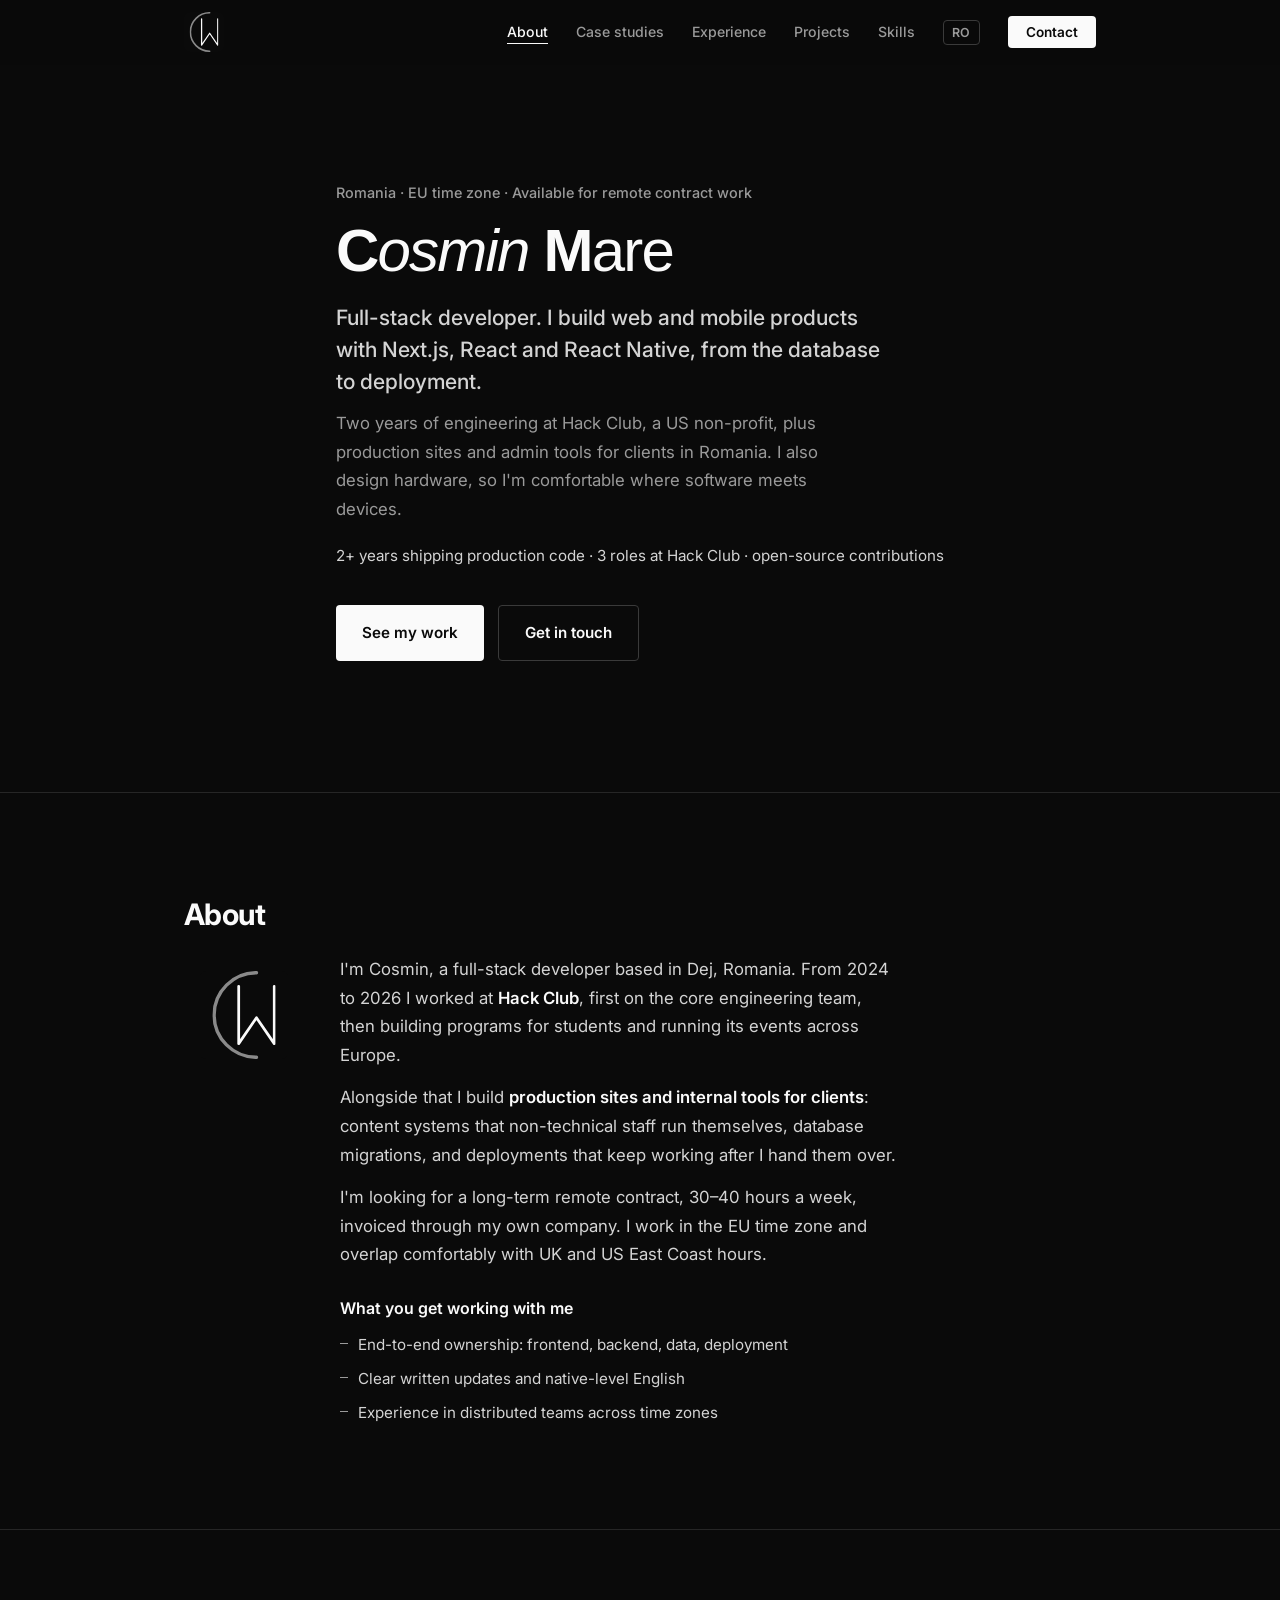
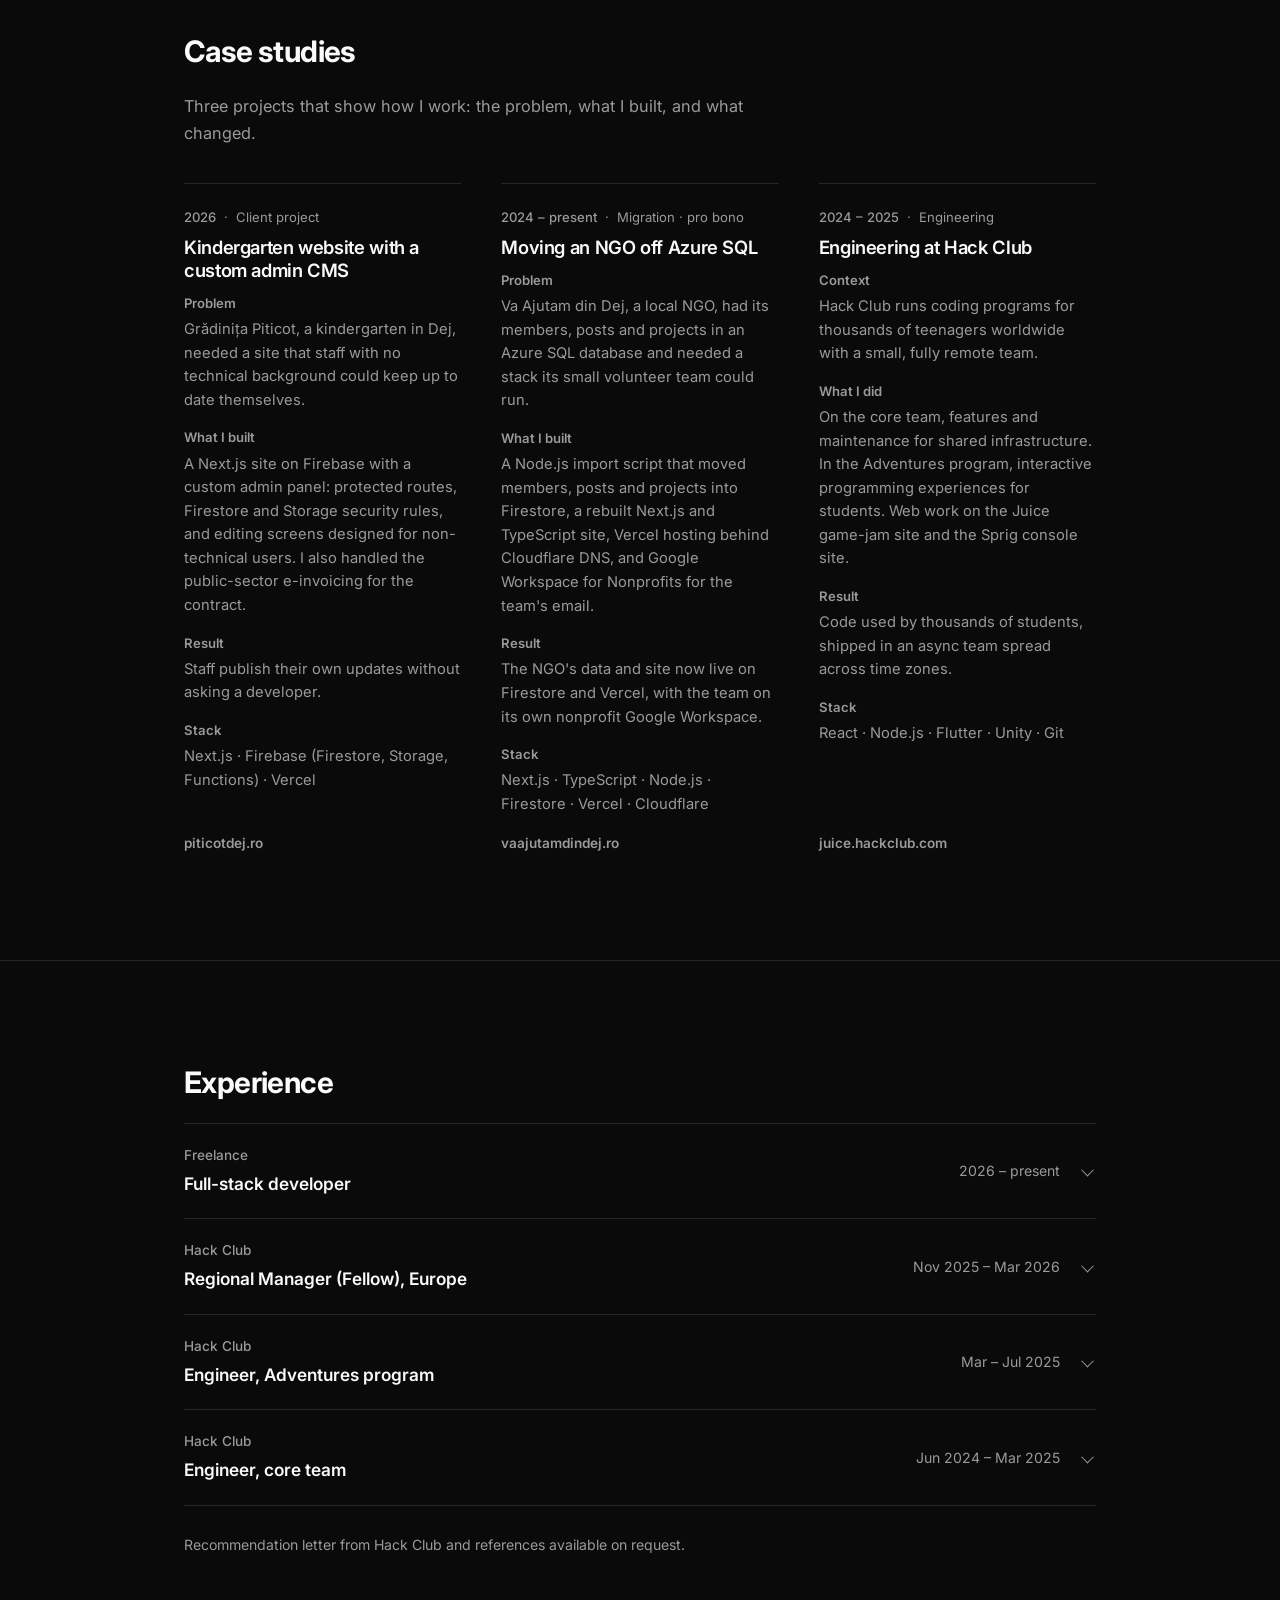
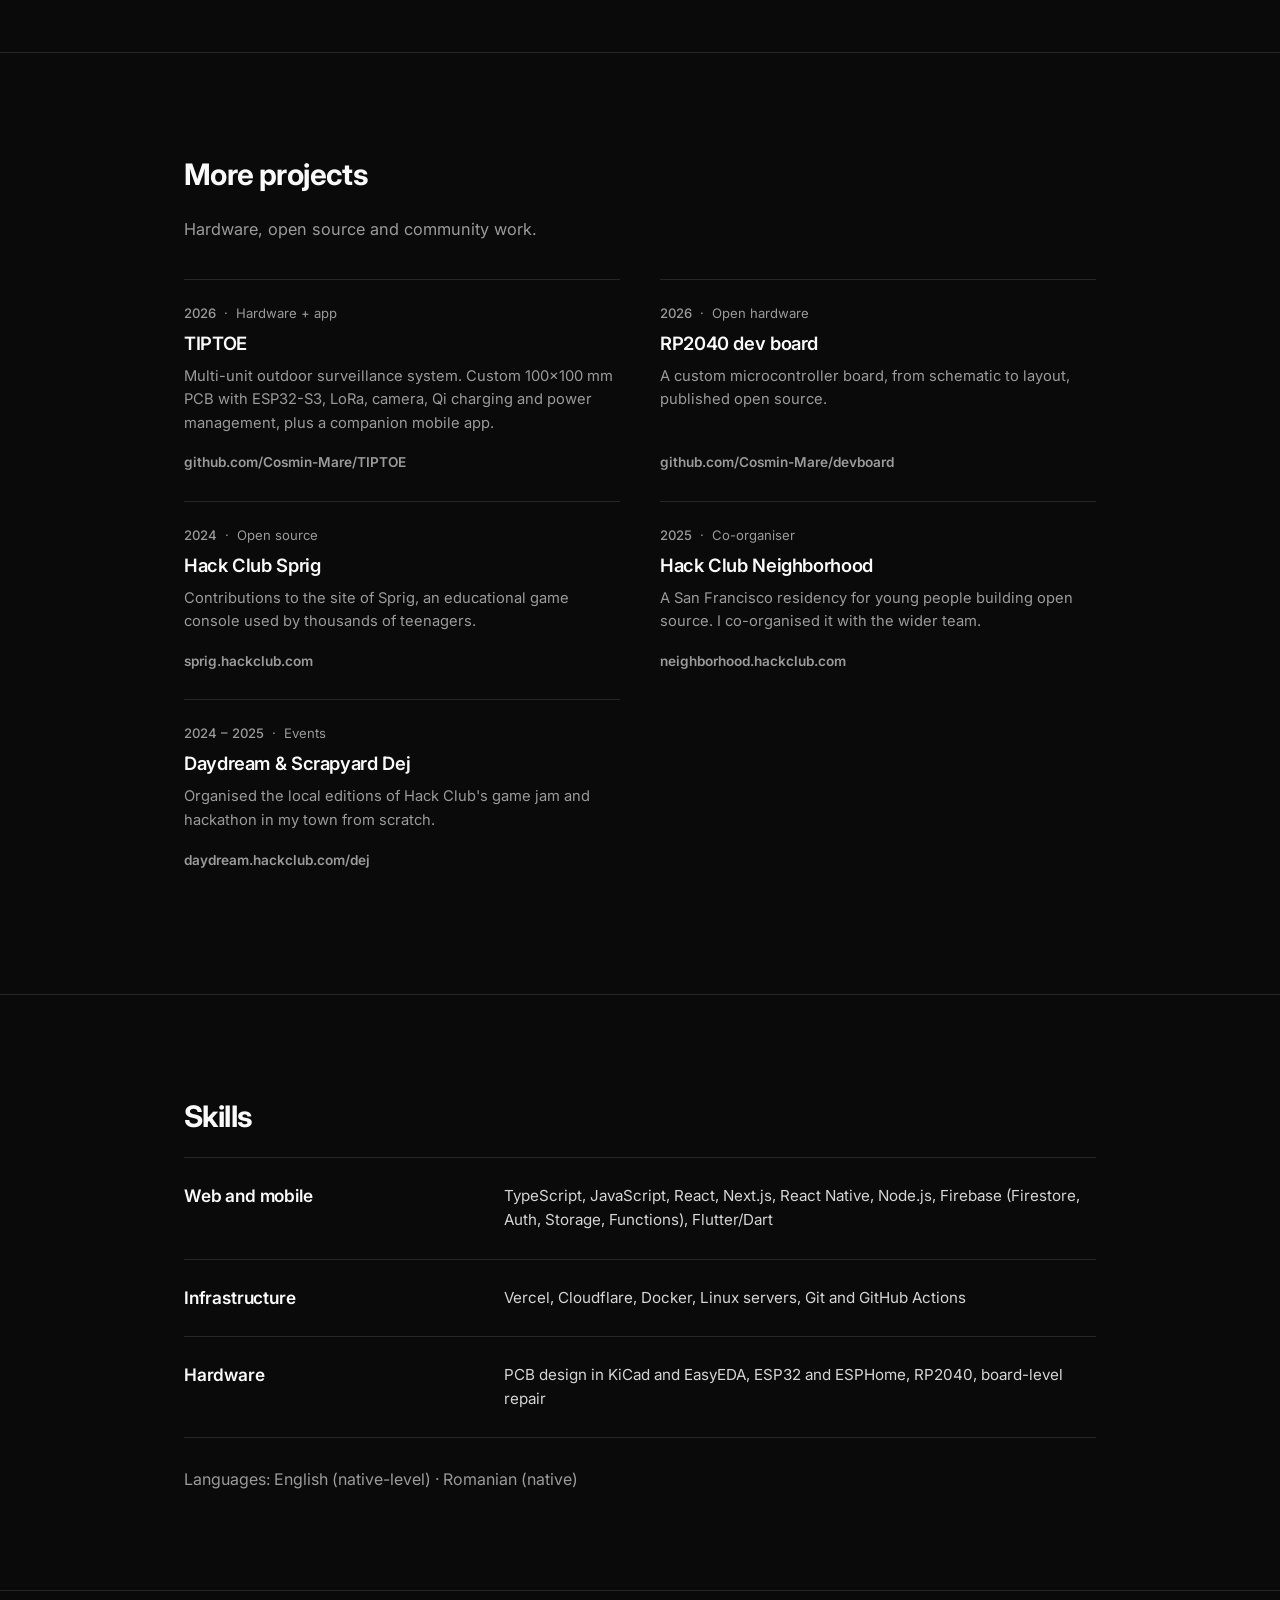
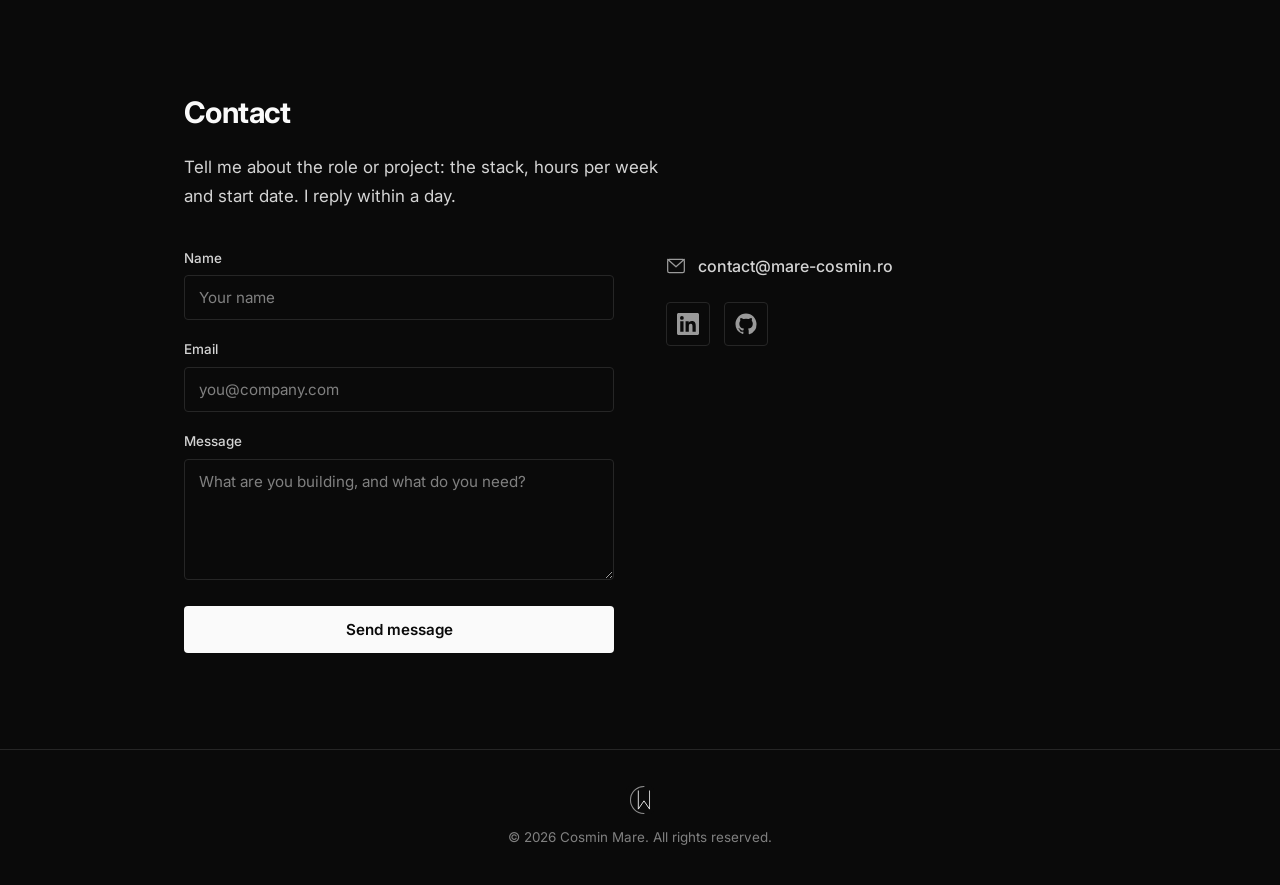
==== en/index.html @ d686d0ec "Flatten layout and move favicon and social image to mono Layout: replace the three stat cards with o" ====
<!DOCTYPE html>
<html lang="en">
<head>
    <meta charset="UTF-8">
    <meta name="viewport" content="width=device-width, initial-scale=1.0">
    <title>Cosmin Mare · Full-stack developer (Next.js, React, React Native)</title>
    <meta name="description" content="Full-stack developer in Romania (EU time zone), available for remote contract work. Next.js, React, React Native, TypeScript, Node.js, Firebase. Former Hack Club engineer.">
    <meta name="author" content="Cosmin Mare">
    <meta name="robots" content="index, follow, max-image-preview:large, max-snippet:-1, max-video-preview:-1">
    <meta name="theme-color" content="#0A0A0A">
    <link rel="canonical" href="https://mare-cosmin.ro/en/">
    <link rel="alternate" hreflang="en" href="https://mare-cosmin.ro/en/">
    <link rel="alternate" hreflang="ro-RO" href="https://mare-cosmin.ro/">
    <link rel="alternate" hreflang="x-default" href="https://mare-cosmin.ro/">
    <meta property="og:type" content="website">
    <meta property="og:site_name" content="Cosmin Mare">
    <meta property="og:locale" content="en_US">
    <meta property="og:url" content="https://mare-cosmin.ro/en/">
    <meta property="og:title" content="Cosmin Mare · Full-stack developer">
    <meta property="og:description" content="Full-stack developer (Next.js, React, React Native), EU time zone, available for remote contract work.">
    <meta property="og:image" content="https://mare-cosmin.ro/public/Logotype%20Mono%20Mare%20Cosmin.png">
    <meta property="og:image:width" content="1640">
    <meta property="og:image:height" content="720">
    <meta name="twitter:card" content="summary_large_image">
    <meta name="twitter:title" content="Cosmin Mare · Full-stack developer">
    <meta name="twitter:description" content="Full-stack developer (Next.js, React, React Native), EU time zone, available for remote contract work.">
    <meta name="twitter:image" content="https://mare-cosmin.ro/public/Logotype%20Mono%20Mare%20Cosmin.png">
    <link rel="manifest" href="/site.webmanifest">
    <link rel="icon" type="image/svg+xml" href="/public/Favicon%20Mono.svg">
    <link rel="icon" type="image/png" href="/public/Favicon%20Mono.png" sizes="192x192">
    <link rel="apple-touch-icon" href="/public/Logo%20Mono.png">
    <link rel="preconnect" href="https://api.web3forms.com" crossorigin>
    <link rel="preconnect" href="https://fonts.googleapis.com">
    <link rel="preconnect" href="https://fonts.gstatic.com" crossorigin>
    <link href="https://fonts.googleapis.com/css2?family=Inter:wght@400;500;600;700&display=swap" rel="stylesheet">
    <link rel="stylesheet" href="/styles.css">
    <script type="application/ld+json">
{"@context":"https://schema.org","@graph":[{"@type":"ProfilePage","@id":"https://mare-cosmin.ro/en/#webpage","url":"https://mare-cosmin.ro/en/","name":"Cosmin Mare · Full-stack developer","inLanguage":"en","mainEntity":{"@id":"https://mare-cosmin.ro/#person"}},{"@type":"Person","@id":"https://mare-cosmin.ro/#person","name":"Cosmin Mare","url":"https://mare-cosmin.ro/en/","jobTitle":"Full-stack developer","email":"contact@mare-cosmin.ro","address":{"@type":"PostalAddress","addressLocality":"Dej","addressRegion":"Cluj","addressCountry":"RO"},"knowsAbout":["Next.js","React","React Native","TypeScript","Node.js","Firebase","PCB design","ESP32"],"sameAs":["https://www.linkedin.com/in/cosmin-mare-b0209b3b0/","https://github.com/Cosmin-Mare"]}]}
    </script>
</head>
<body>

    <a class="skip-link" href="#main">Skip to content</a>

    <div class="scroll-progress" id="scrollProgress" aria-hidden="true"></div>

    <nav class="nav" id="nav" aria-label="Main navigation">
        <div class="nav-inner">
            <a href="#hero" class="nav-logo" aria-label="Cosmin Mare, back to top">
                <img class="nav-logo-img" src="/public/Logo%20Mono.svg" width="40" height="40" alt="Cosmin Mare logo">
            </a>
            <button class="nav-toggle" id="navToggle" aria-label="Menu">
                <span></span>
                <span></span>
                <span></span>
            </button>
            <ul class="nav-links" id="navLinks">
                <li><a href="#about" data-nav="about">About</a></li>
                <li><a href="#work" data-nav="work">Case studies</a></li>
                <li><a href="#experience" data-nav="experience">Experience</a></li>
                <li><a href="#projects" data-nav="projects">Projects</a></li>
                <li><a href="#skills" data-nav="skills">Skills</a></li>
                <li><a href="/" class="nav-lang" hreflang="ro" lang="ro" aria-label="Versiunea în română">RO</a></li>
                <li><a href="#contact" class="nav-cta" data-nav="contact">Contact</a></li>
            </ul>
        </div>
    </nav>

    <main id="main">
    <section class="hero" id="hero" aria-labelledby="hero-heading">
        <div class="container hero-content">
            <p class="hero-tagline">Romania · EU time zone · Available for remote contract work</p>
            <h1 class="hero-title brand-name" id="hero-heading" aria-label="Cosmin Mare"><span class="brand-c">C</span><span class="brand-osmin">osmin</span> <span class="brand-m">M</span><span class="brand-are">are</span></h1>
            <p class="hero-subtitle">Full-stack developer. I build web and mobile products with Next.js, React and React Native, from the database to deployment.</p>
            <p class="hero-desc">Two years of engineering at Hack Club, a US non-profit, plus production sites and admin tools for clients in Romania. I also design hardware, so I'm comfortable where software meets devices.</p>
            <p class="hero-facts">2+ years shipping production code · 3 roles at Hack Club · open-source contributions</p>
            <div class="hero-ctas">
                <a href="#work" class="btn btn-primary">See my work</a>
                <a href="#contact" class="btn btn-secondary">Get in touch</a>
            </div>
        </div>
    </section>

    <section class="section" id="about">
        <div class="container">
            <h2 class="section-title">About</h2>
            <div class="despre-layout">
                <div class="despre-badge">
                    <img class="despre-logo" src="/public/Logo%20Mono.svg" width="88" height="88" alt="Cosmin Mare logo" loading="lazy" decoding="async">
                    <span class="despre-badge-ring" aria-hidden="true"></span>
                </div>
                <div class="despre-content">
                    <p>I'm Cosmin, a full-stack developer based in Dej, Romania. From 2024 to 2026 I worked at <strong>Hack Club</strong>, first on the core engineering team, then building programs for students and running its events across Europe.</p>
                    <p>Alongside that I build <strong>production sites and internal tools for clients</strong>: content systems that non-technical staff run themselves, database migrations, and deployments that keep working after I hand them over.</p>
                    <p>I'm looking for a long-term remote contract, 30–40 hours a week, invoiced through my own company. I work in the EU time zone and overlap comfortably with UK and US East Coast hours.</p>
                    <div class="despre-meta">
                        <h3>What you get working with me</h3>
                        <ul>
                            <li>End-to-end ownership: frontend, backend, data, deployment</li>
                            <li>Clear written updates and native-level English</li>
                            <li>Experience in distributed teams across time zones</li>
                        </ul>
                    </div>
                </div>
            </div>
        </div>
    </section>

    <section class="section section-alt" id="work">
        <div class="container">
            <h2 class="section-title">Case studies</h2>
            <p class="section-lead">Three projects that show how I work: the problem, what I built, and what changed.</p>
            <div class="case-list">
                <article class="case-item">
                    <span class="proiect-meta"><span class="proiect-year">2026</span><span class="proiect-kind">Client project</span></span>
                    <h3 class="proiect-title">Kindergarten website with a custom admin CMS</h3>
                    <dl class="case-facts">
                        <dt>Problem</dt>
                        <dd>Grădinița Piticot, a kindergarten in Dej, needed a site that staff with no technical background could keep up to date themselves.</dd>
                        <dt>What I built</dt>
                        <dd>A Next.js site on Firebase with a custom admin panel: protected routes, Firestore and Storage security rules, and editing screens designed for non-technical users. I also handled the public-sector e-invoicing for the contract.</dd>
                        <dt>Result</dt>
                        <dd>Staff publish their own updates without asking a developer.</dd>
                        <dt>Stack</dt>
                        <dd>Next.js · Firebase (Firestore, Storage, Functions) · Vercel</dd>
                    </dl>
                    <a class="proiect-cta" href="https://piticotdej.ro" target="_blank" rel="noopener noreferrer">piticotdej.ro</a>
                </article>
                <article class="case-item">
                    <span class="proiect-meta"><span class="proiect-year">2024 – present</span><span class="proiect-kind">Migration · pro bono</span></span>
                    <h3 class="proiect-title">Moving an NGO off Azure SQL</h3>
                    <dl class="case-facts">
                        <dt>Problem</dt>
                        <dd>Va Ajutam din Dej, a local NGO, had its members, posts and projects in an Azure SQL database and needed a stack its small volunteer team could run.</dd>
                        <dt>What I built</dt>
                        <dd>A Node.js import script that moved members, posts and projects into Firestore, a rebuilt Next.js and TypeScript site, Vercel hosting behind Cloudflare DNS, and Google Workspace for Nonprofits for the team's email.</dd>
                        <dt>Result</dt>
                        <dd>The NGO's data and site now live on Firestore and Vercel, with the team on its own nonprofit Google Workspace.</dd>
                        <dt>Stack</dt>
                        <dd>Next.js · TypeScript · Node.js · Firestore · Vercel · Cloudflare</dd>
                    </dl>
                    <a class="proiect-cta" href="https://vaajutamdindej.ro" target="_blank" rel="noopener noreferrer">vaajutamdindej.ro</a>
                </article>
                <article class="case-item">
                    <span class="proiect-meta"><span class="proiect-year">2024 – 2025</span><span class="proiect-kind">Engineering</span></span>
                    <h3 class="proiect-title">Engineering at Hack Club</h3>
                    <dl class="case-facts">
                        <dt>Context</dt>
                        <dd>Hack Club runs coding programs for thousands of teenagers worldwide with a small, fully remote team.</dd>
                        <dt>What I did</dt>
                        <dd>On the core team, features and maintenance for shared infrastructure. In the Adventures program, interactive programming experiences for students. Web work on the Juice game-jam site and the Sprig console site.</dd>
                        <dt>Result</dt>
                        <dd>Code used by thousands of students, shipped in an async team spread across time zones.</dd>
                        <dt>Stack</dt>
                        <dd>React · Node.js · Flutter · Unity · Git</dd>
                    </dl>
                    <a class="proiect-cta" href="https://juice.hackclub.com" target="_blank" rel="noopener noreferrer">juice.hackclub.com</a>
                </article>
            </div>
        </div>
    </section>

    <section class="section" id="experience">
        <div class="container">
            <h2 class="section-title">Experience</h2>
            <div class="experience-list">
                <details class="experience-item">
                    <summary class="experience-summary">
                        <span class="experience-org">Freelance</span>
                        <span class="experience-role">Full-stack developer</span>
                        <span class="experience-dates">2026 – present</span>
                        <span class="experience-chevron" aria-hidden="true"></span>
                    </summary>
                    <div class="experience-body">
                        <p>Sites and internal tools for clients in Romania, built and invoiced through my own registered company.</p>
                    </div>
                </details>
                <details class="experience-item">
                    <summary class="experience-summary">
                        <span class="experience-org">Hack Club</span>
                        <span class="experience-role">Regional Manager (Fellow), Europe</span>
                        <span class="experience-dates">Nov 2025 – Mar 2026</span>
                        <span class="experience-chevron" aria-hidden="true"></span>
                    </summary>
                    <div class="experience-body">
                        <p>Ran Hack Club's satellite events across Europe, such as <a href="https://campfire.hackclub.com" target="_blank" rel="noopener noreferrer">Campfire</a>, working with local organisers.</p>
                    </div>
                </details>
                <details class="experience-item">
                    <summary class="experience-summary">
                        <span class="experience-org">Hack Club</span>
                        <span class="experience-role">Engineer, Adventures program</span>
                        <span class="experience-dates">Mar – Jul 2025</span>
                        <span class="experience-chevron" aria-hidden="true"></span>
                    </summary>
                    <div class="experience-body">
                        <p>Designed and built interactive programming experiences for students, first as a contractor, then as an intern.</p>
                    </div>
                </details>
                <details class="experience-item">
                    <summary class="experience-summary">
                        <span class="experience-org">Hack Club</span>
                        <span class="experience-role">Engineer, core team</span>
                        <span class="experience-dates">Jun 2024 – Mar 2025</span>
                        <span class="experience-chevron" aria-hidden="true"></span>
                    </summary>
                    <div class="experience-body">
                        <p>Internship, then contract: features and maintenance on Hack Club's core technical infrastructure.</p>
                    </div>
                </details>
            </div>
            <p class="experience-footnote">Recommendation letter from Hack Club and references available on request.</p>
        </div>
    </section>

    <section class="section section-alt" id="projects">
        <div class="container">
            <h2 class="section-title">More projects</h2>
            <p class="section-lead">Hardware, open source and community work.</p>
            <div class="proiecte-grid">
                <a class="proiect-card" href="https://github.com/Cosmin-Mare/TIPTOE" target="_blank" rel="noopener noreferrer">
                    <span class="proiect-meta"><span class="proiect-year">2026</span><span class="proiect-kind">Hardware + app</span></span>
                    <h3 class="proiect-title">TIPTOE</h3>
                    <p class="proiect-desc">Multi-unit outdoor surveillance system. Custom 100×100 mm PCB with ESP32-S3, LoRa, camera, Qi charging and power management, plus a companion mobile app.</p>
                    <span class="proiect-cta">github.com/Cosmin-Mare/TIPTOE</span>
                </a>
                <a class="proiect-card" href="https://github.com/Cosmin-Mare/devboard" target="_blank" rel="noopener noreferrer">
                    <span class="proiect-meta"><span class="proiect-year">2026</span><span class="proiect-kind">Open hardware</span></span>
                    <h3 class="proiect-title">RP2040 dev board</h3>
                    <p class="proiect-desc">A custom microcontroller board, from schematic to layout, published open source.</p>
                    <span class="proiect-cta">github.com/Cosmin-Mare/devboard</span>
                </a>
                <a class="proiect-card" href="https://sprig.hackclub.com" target="_blank" rel="noopener noreferrer">
                    <span class="proiect-meta"><span class="proiect-year">2024</span><span class="proiect-kind">Open source</span></span>
                    <h3 class="proiect-title">Hack Club Sprig</h3>
                    <p class="proiect-desc">Contributions to the site of Sprig, an educational game console used by thousands of teenagers.</p>
                    <span class="proiect-cta">sprig.hackclub.com</span>
                </a>
                <a class="proiect-card" href="https://neighborhood.hackclub.com" target="_blank" rel="noopener noreferrer">
                    <span class="proiect-meta"><span class="proiect-year">2025</span><span class="proiect-kind">Co-organiser</span></span>
                    <h3 class="proiect-title">Hack Club Neighborhood</h3>
                    <p class="proiect-desc">A San Francisco residency for young people building open source. I co-organised it with the wider team.</p>
                    <span class="proiect-cta">neighborhood.hackclub.com</span>
                </a>
                <a class="proiect-card" href="https://daydream.hackclub.com/dej" target="_blank" rel="noopener noreferrer">
                    <span class="proiect-meta"><span class="proiect-year">2024 – 2025</span><span class="proiect-kind">Events</span></span>
                    <h3 class="proiect-title">Daydream &amp; Scrapyard Dej</h3>
                    <p class="proiect-desc">Organised the local editions of Hack Club's game jam and hackathon in my town from scratch.</p>
                    <span class="proiect-cta">daydream.hackclub.com/dej</span>
                </a>
            </div>
        </div>
    </section>

    <section class="section" id="skills">
        <div class="container">
            <h2 class="section-title">Skills</h2>
            <div class="servicii-grid">
                <article class="serviciu-card">
                    <h3>Web and mobile</h3>
                    <p>TypeScript, JavaScript, React, Next.js, React Native, Node.js, Firebase (Firestore, Auth, Storage, Functions), Flutter/Dart</p>
                </article>
                <article class="serviciu-card">
                    <h3>Infrastructure</h3>
                    <p>Vercel, Cloudflare, Docker, Linux servers, Git and GitHub Actions</p>
                </article>
                <article class="serviciu-card">
                    <h3>Hardware</h3>
                    <p>PCB design in KiCad and EasyEDA, ESP32 and ESPHome, RP2040, board-level repair</p>
                </article>
            </div>
            <p class="servicii-footer">Languages: English (native-level) · Romanian (native)</p>
        </div>
    </section>

    <section class="section section-alt" id="contact">
        <div class="container">
            <h2 class="section-title">Contact</h2>
            <p class="contact-intro">Tell me about the role or project: the stack, hours per week and start date. I reply within a day.</p>
            <div class="contact-grid">
                <form class="contact-form" id="contactForm">
                    <input type="hidden" name="access_key" value="f3d95077-968a-4ce4-829d-c1db13149fc0">
                    <input type="hidden" name="subject" value="New message from mare-cosmin.ro/en">
                    <input type="hidden" name="from_name" value="Cosmin Mare site (EN)">
                    <input type="checkbox" name="botcheck" style="display:none">
                    <div id="formError" class="form-error" style="display:none"></div>
                    <div class="form-group">
                        <label for="name">Name</label>
                        <input type="text" id="name" name="name" autocomplete="name" placeholder="Your name" required>
                    </div>
                    <div class="form-group">
                        <label for="email">Email</label>
                        <input type="email" id="email" name="email" autocomplete="email" inputmode="email" placeholder="you@company.com" required>
                    </div>
                    <div class="form-group">
                        <label for="message">Message</label>
                        <textarea id="message" name="message" rows="5" placeholder="What are you building, and what do you need?" required></textarea>
                    </div>
                    <button type="submit" class="btn btn-primary btn-full" id="submitBtn">Send message</button>
                </form>
                <div class="contact-info">
                    <div class="contact-item">
                        <svg width="20" height="20" viewBox="0 0 24 24" fill="none" stroke="currentColor" stroke-width="1.5" stroke-linecap="round" stroke-linejoin="round" aria-hidden="true">
                            <rect x="2" y="4" width="20" height="16" rx="2"/>
                            <path d="M22 4L12 13 2 4"/>
                        </svg>
                        <a href="mailto:contact@mare-cosmin.ro">contact@mare-cosmin.ro</a>
                    </div>
                    <div class="contact-links">
                        <a href="https://www.linkedin.com/in/cosmin-mare-b0209b3b0/" target="_blank" rel="noopener noreferrer" aria-label="Cosmin Mare on LinkedIn">
                            <svg width="22" height="22" viewBox="0 0 24 24" fill="currentColor" aria-hidden="true">
                                <path d="M20.447 20.452h-3.554v-5.569c0-1.328-.027-3.037-1.852-3.037-1.853 0-2.136 1.445-2.136 2.939v5.667H9.351V9h3.414v1.561h.046c.477-.9 1.637-1.85 3.37-1.85 3.601 0 4.267 2.37 4.267 5.455v6.286zM5.337 7.433a2.062 2.062 0 01-2.063-2.065 2.064 2.064 0 112.063 2.065zm1.782 13.019H3.555V9h3.564v11.452zM22.225 0H1.771C.792 0 0 .774 0 1.729v20.542C0 23.227.792 24 1.771 24h20.451C23.2 24 24 23.227 24 22.271V1.729C24 .774 23.2 0 22.222 0h.003z"/>
                            </svg>
                        </a>
                        <a href="https://github.com/Cosmin-Mare" target="_blank" rel="noopener noreferrer" aria-label="Cosmin Mare on GitHub">
                            <svg width="22" height="22" viewBox="0 0 24 24" fill="currentColor" aria-hidden="true">
                                <path d="M12 .5C5.65.5.5 5.65.5 12a11.5 11.5 0 007.86 10.92c.58.1.79-.25.79-.56v-2c-3.2.7-3.87-1.37-3.87-1.37-.53-1.33-1.28-1.69-1.28-1.69-1.05-.71.08-.7.08-.7 1.16.08 1.77 1.19 1.77 1.19 1.03 1.77 2.71 1.26 3.37.96.1-.75.4-1.26.73-1.55-2.55-.29-5.24-1.28-5.24-5.68 0-1.26.45-2.28 1.19-3.09-.12-.29-.52-1.46.11-3.05 0 0 .97-.31 3.17 1.18a11 11 0 015.77 0c2.2-1.49 3.17-1.18 3.17-1.18.63 1.59.23 2.76.11 3.05.74.81 1.19 1.83 1.19 3.09 0 4.41-2.69 5.38-5.25 5.67.41.36.78 1.06.78 2.14v3.17c0 .31.21.67.8.56A11.5 11.5 0 0023.5 12C23.5 5.65 18.35.5 12 .5z"/>
                            </svg>
                        </a>
                    </div>
                </div>
            </div>
        </div>
    </section>
    </main>

    <footer class="footer">
        <div class="container footer-inner">
            <img class="footer-logo" src="/public/Logo%20Mono.svg" width="28" height="28" alt="Cosmin Mare logo" loading="lazy" decoding="async">
            <p>&copy; 2026 Cosmin Mare. All rights reserved.</p>
        </div>
    </footer>

    <script src="/scripts.js"></script>
</body>
</html>
---- styles.css ----
/* ============================================
   Mare Cosmin · Black & white, flat
   ============================================ */

/*
 * Logotype uses its own family name so font-weight works. Bundled Helvetica
 * CSS from CDNs uses local('Helvetica Neue') first; on macOS that system
 * font often ignores 100/300 vs 700 in nested spans.
 */
@font-face {
    font-family: 'Mare Cosmin Neue';
    font-style: normal;
    font-weight: 300;
    font-display: swap;
    src: url('https://fonts.cdnfonts.com/s/14188/HelveticaNeue-Light.woff') format('woff');
}

@font-face {
    font-family: 'Mare Cosmin Neue';
    font-style: italic;
    font-weight: 300;
    font-display: swap;
    src: url('https://fonts.cdnfonts.com/s/14188/HelveticaNeueLightItalic.woff') format('woff');
}

@font-face {
    font-family: 'Mare Cosmin Neue';
    font-style: normal;
    font-weight: 700;
    font-display: swap;
    src: url('https://fonts.cdnfonts.com/s/14188/HelveticaNeueBold.woff') format('woff');
}

:root {
    --bg-deep: #0a0a0a;
    --bg-card: #141414;
    --border: #262626;
    --border-strong: #3a3a3a;
    --text: #fafafa;
    --text-soft: #d4d4d4;
    --text-muted: #9a9a9a;
    --text-faint: #808080;
    --accent: #fafafa;
    --radius: 4px;
    --font-display: 'Inter', -apple-system, BlinkMacSystemFont, 'Segoe UI', sans-serif;
}

*, *::before, *::after {
    margin: 0;
    padding: 0;
    box-sizing: border-box;
}

html {
    scroll-behavior: smooth;
    font-size: 16px;
    cursor: default;
}

body {
    font-family: 'Inter', -apple-system, BlinkMacSystemFont, 'Segoe UI', sans-serif;
    color: var(--text);
    background: var(--bg-deep);
    line-height: 1.7;
    -webkit-font-smoothing: antialiased;
    -moz-osx-font-smoothing: grayscale;
}

.skip-link {
    position: absolute;
    top: -100px;
    left: 16px;
    z-index: 300;
    padding: 12px 18px;
    font-weight: 600;
    font-size: 0.9375rem;
    color: var(--bg-deep);
    background: var(--accent);
    border-radius: var(--radius);
    transition: top 0.2s ease;
}

.skip-link:focus {
    top: 16px;
    outline: 2px solid var(--text);
    outline-offset: 3px;
}

/* --- Scroll progress --- */
.scroll-progress {
    position: fixed;
    top: 0;
    left: 0;
    height: 2px;
    width: 0;
    z-index: 200;
    background: var(--text);
    pointer-events: none;
    transition: width 0.08s ease-out;
}

a,
button,
[type="button"],
[type="submit"],
[type="reset"],
select,
summary,
label[for],
.btn,
.nav-cta,
.nav-toggle,
.contact-links a,
.contact-item a,
.nav-links a,
.nav-logo {
    cursor: pointer !important;
}

input,
textarea,
[contenteditable="true"] {
    cursor: text !important;
}

a {
    color: inherit;
    text-decoration: none;
}

img {
    max-width: 100%;
    display: block;
}

.container {
    max-width: 960px;
    margin: 0 auto;
    padding: 0 24px;
}

/* --- Nav --- */
.nav {
    position: fixed;
    top: 0;
    left: 0;
    right: 0;
    z-index: 100;
    background: rgba(10, 10, 10, 0.92);
    backdrop-filter: blur(14px);
    -webkit-backdrop-filter: blur(14px);
    border-bottom: 1px solid transparent;
    transition: border-color 0.3s ease;
}

.nav.scrolled {
    border-bottom-color: var(--border);
}

.nav-inner {
    max-width: 960px;
    margin: 0 auto;
    padding: 0 24px;
    display: flex;
    align-items: center;
    justify-content: space-between;
    height: 64px;
}

.nav-logo {
    display: flex;
    align-items: center;
    flex-shrink: 0;
}

.nav-logo-img {
    height: 40px;
    width: 40px;
    display: block;
    object-fit: contain;
    border-radius: 6px;
}

.brand-name {
    font-family: 'Mare Cosmin Neue', 'Helvetica Neue', Helvetica, Arial, sans-serif;
}

.brand-m,
.brand-c {
    font-weight: 700;
    color: var(--text);
}

.brand-are {
    font-weight: 300;
    color: var(--text);
}

.brand-osmin {
    font-weight: 300;
    font-style: italic;
    color: var(--text);
}

.nav-links {
    list-style: none;
    display: flex;
    align-items: center;
    gap: 28px;
}

.nav-links a {
    font-size: 0.88rem;
    font-weight: 500;
    color: var(--text-muted);
    transition: color 0.2s ease;
    position: relative;
}

.nav-links a:not(.nav-cta)::after {
    content: '';
    position: absolute;
    bottom: -4px;
    left: 0;
    width: 0;
    height: 1px;
    background: var(--text);
    transition: width 0.25s ease;
}

.nav-links a:not(.nav-cta):hover::after,
.nav-links a:not(.nav-cta).is-active::after {
    width: 100%;
}

.nav-links a:hover,
.nav-links a.is-active {
    color: var(--text);
}

.nav-cta {
    background: var(--text);
    color: var(--bg-deep) !important;
    padding: 8px 18px;
    border-radius: var(--radius);
    font-size: 0.85rem !important;
    font-weight: 600 !important;
    transition: background 0.2s ease !important;
}

.nav-cta::after {
    display: none !important;
}

.nav-links a.nav-cta:hover {
    background: var(--text-soft);
    color: var(--bg-deep) !important;
}

.nav-toggle {
    display: none;
    flex-direction: column;
    gap: 5px;
    background: none;
    border: none;
    padding: 4px;
}

.nav-toggle span {
    display: block;
    width: 22px;
    height: 2px;
    background: var(--text);
    transition: all 0.3s ease;
}

/* --- Hero --- */
.hero {
    padding: 150px 0 100px;
    min-height: 88vh;
    display: flex;
    align-items: center;
}

.hero-tagline {
    font-size: 0.9rem;
    font-weight: 500;
    color: var(--text-muted);
    margin-bottom: 14px;
}

.hero-title {
    font-size: clamp(2.5rem, 5vw, 3.75rem);
    letter-spacing: -0.03em;
    line-height: 1.08;
    margin-bottom: 18px;
}

.hero-subtitle {
    font-size: clamp(1.1rem, 2.2vw, 1.32rem);
    color: var(--text-soft);
    font-weight: 500;
    line-height: 1.5;
    max-width: 560px;
    margin-bottom: 12px;
}

.hero-desc {
    font-size: 1.05rem;
    color: var(--text-muted);
    max-width: 520px;
    margin-bottom: 20px;
}

.hero-facts {
    font-size: 0.95rem;
    color: var(--text-soft);
    margin-bottom: 36px;
}

.hero-ctas {
    display: flex;
    gap: 14px;
    flex-wrap: wrap;
}

/* --- Buttons --- */
.btn {
    display: inline-flex;
    align-items: center;
    justify-content: center;
    gap: 8px;
    font-family: inherit;
    font-size: 0.95rem;
    font-weight: 600;
    padding: 14px 26px;
    border-radius: var(--radius);
    border: none;
    transition: background 0.2s ease, border-color 0.2s ease;
}

.btn-primary {
    background: var(--text);
    color: var(--bg-deep);
}

.btn-primary:hover {
    background: var(--text-soft);
}

.btn-secondary {
    background: transparent;
    color: var(--text);
    border: 1.5px solid var(--border-strong);
}

.btn-secondary:hover {
    border-color: var(--text);
}

.btn-full {
    width: 100%;
}

/* --- Sections --- */
.section {
    padding: 96px 0;
    border-top: 1px solid var(--border);
}

.section-title {
    font-family: var(--font-display);
    font-size: 1.85rem;
    font-weight: 700;
    letter-spacing: -0.02em;
    margin-bottom: 16px;
    color: var(--text);
}

.section-lead {
    font-size: 1.02rem;
    color: var(--text-muted);
    max-width: 620px;
    margin-bottom: 36px;
    line-height: 1.65;
}

/* --- Despre --- */
.despre-layout {
    display: flex;
    align-items: flex-start;
    gap: 36px;
}

.despre-badge {
    flex-shrink: 0;
    width: 120px;
    height: 120px;
    display: flex;
    align-items: center;
    justify-content: center;
}

.despre-logo {
    object-fit: contain;
    border-radius: 6px;
}

.despre-badge-ring {
    display: none;
}

.despre-content {
    max-width: 560px;
}

.despre-content p {
    font-size: 1.05rem;
    color: var(--text-soft);
    margin-bottom: 14px;
}

.despre-content strong {
    color: var(--text);
    font-weight: 600;
}

.despre-meta {
    margin-top: 26px;
}

.despre-meta h3 {
    font-size: 1rem;
    font-weight: 600;
    color: var(--text);
    margin-bottom: 10px;
}

.despre-meta ul {
    list-style: none;
}

.despre-meta li {
    font-size: 0.95rem;
    color: var(--text-soft);
    margin-bottom: 8px;
    position: relative;
    padding-left: 18px;
}

.despre-meta li::before {
    content: '';
    position: absolute;
    left: 0;
    top: 0.75em;
    width: 8px;
    height: 1px;
    background: var(--text-muted);
}

/* --- Experiență --- */
.experience-list {
    display: flex;
    flex-direction: column;
}

.experience-item {
    border-top: 1px solid var(--border);
}

.experience-item:last-child {
    border-bottom: 1px solid var(--border);
}

.experience-summary {
    list-style: none;
    display: grid;
    grid-template-columns: 1fr auto;
    grid-template-rows: auto auto;
    gap: 2px 16px;
    padding: 20px 36px 20px 0;
    cursor: pointer;
    position: relative;
    align-items: center;
}

.experience-summary::-webkit-details-marker {
    display: none;
}

.experience-summary::marker {
    display: none;
}

.experience-org {
    font-size: 0.85rem;
    font-weight: 500;
    color: var(--text-muted);
    grid-column: 1;
    grid-row: 1;
}

.experience-role {
    font-family: var(--font-display);
    font-size: 1.08rem;
    font-weight: 600;
    color: var(--text);
    grid-column: 1;
    grid-row: 2;
}

.experience-dates {
    font-size: 0.88rem;
    color: var(--text-muted);
    grid-column: 2;
    grid-row: 1 / span 2;
    align-self: center;
    text-align: right;
}

.experience-chevron {
    position: absolute;
    right: 4px;
    top: 50%;
    width: 9px;
    height: 9px;
    border-right: 1.5px solid var(--text-muted);
    border-bottom: 1.5px solid var(--text-muted);
    transform: translateY(-60%) rotate(45deg);
    transition: transform 0.25s ease;
}

.experience-item[open] .experience-chevron {
    transform: translateY(-20%) rotate(-135deg);
}

.experience-body {
    padding: 0 0 20px;
}

.experience-body p {
    font-size: 0.95rem;
    color: var(--text-muted);
    line-height: 1.65;
    max-width: 640px;
}

.experience-body a {
    color: var(--text);
    text-decoration: underline;
    text-underline-offset: 3px;
}

.experience-body a:hover {
    color: var(--text-muted);
}

.experience-footnote {
    margin-top: 28px;
    font-size: 0.88rem;
    color: var(--text-muted);
    max-width: 640px;
    line-height: 1.6;
}

/* --- Proiecte --- */
.proiecte-stack {
    display: flex;
    flex-direction: column;
    gap: 44px;
}

.proiecte-group {
    display: flex;
    flex-direction: column;
    gap: 10px;
}

.proiecte-subtitle {
    font-family: var(--font-display);
    font-size: 1.05rem;
    font-weight: 600;
    letter-spacing: -0.02em;
    color: var(--text);
    margin: 0;
}

.proiecte-group-lead {
    font-size: 0.9rem;
    color: var(--text-muted);
    line-height: 1.55;
    margin: 0 0 6px;
    max-width: 52ch;
}

.proiecte-grid {
    display: grid;
    grid-template-columns: repeat(2, 1fr);
    gap: 0 40px;
}

.proiecte-grid--narrow {
    grid-template-columns: 1fr;
    max-width: min(100%, 440px);
}

.proiect-card {
    display: flex;
    flex-direction: column;
    align-items: flex-start;
    text-align: left;
    border-top: 1px solid var(--border);
    padding: 22px 0 26px;
    transition: border-color 0.2s ease;
    text-decoration: none;
    color: inherit;
    outline: none;
}

.proiect-card:hover {
    border-top-color: var(--text);
}

.proiect-card:focus-visible {
    outline: 2px solid var(--text);
    outline-offset: 3px;
}

.proiect-meta {
    display: flex;
    flex-wrap: wrap;
    align-items: center;
    gap: 4px 0;
    margin-bottom: 8px;
    font-size: 0.82rem;
    color: var(--text-muted);
}

.proiect-year {
    font-weight: 500;
}

.proiect-kind::before {
    content: '·';
    margin: 0 8px;
}

.proiect-title {
    font-family: var(--font-display);
    font-size: 1.15rem;
    font-weight: 600;
    letter-spacing: -0.02em;
    color: var(--text);
    margin-bottom: 10px;
    line-height: 1.25;
}

.proiect-desc {
    font-size: 0.92rem;
    color: var(--text-muted);
    line-height: 1.6;
    flex: 1;
    margin-bottom: 16px;
}

.proiect-cta {
    font-size: 0.85rem;
    font-weight: 600;
    color: var(--text-muted);
    margin-top: auto;
    transition: color 0.2s ease;
}

.proiect-card:hover .proiect-cta,
.case-item .proiect-cta:hover {
    color: var(--text);
}

/* --- Servicii / Skills --- */
.servicii-grid {
    display: flex;
    flex-direction: column;
    margin-bottom: 28px;
}

.serviciu-card {
    display: grid;
    grid-template-columns: minmax(180px, 280px) 1fr;
    column-gap: 40px;
    padding: 26px 0;
    border-top: 1px solid var(--border);
    align-items: start;
}

.serviciu-card:last-child {
    border-bottom: 1px solid var(--border);
}

.serviciu-card h3 {
    grid-column: 1;
    grid-row: 1 / span 2;
    font-family: var(--font-display);
    font-size: 1.08rem;
    font-weight: 600;
    letter-spacing: -0.01em;
    color: var(--text);
    line-height: 1.35;
}

.serviciu-card p {
    grid-column: 2;
    font-size: 0.95rem;
    color: var(--text-soft);
    line-height: 1.6;
}

.serviciu-card .serviciu-extra {
    margin-top: 10px;
    font-size: 0.9rem;
    color: var(--text-muted);
}

.servicii-footer {
    font-size: 1rem;
    color: var(--text-muted);
}

/* --- Contact --- */
.contact-intro {
    font-size: 1.06rem;
    color: var(--text-soft);
    margin-bottom: 36px;
    max-width: 480px;
}

.contact-grid {
    display: grid;
    grid-template-columns: 1fr 1fr;
    gap: 52px;
    align-items: start;
}

.form-group {
    margin-bottom: 18px;
}

.form-group label {
    display: block;
    font-size: 0.84rem;
    font-weight: 500;
    color: var(--text-soft);
    margin-bottom: 6px;
}

.form-group input,
.form-group textarea {
    width: 100%;
    font-family: inherit;
    font-size: 0.95rem;
    padding: 12px 14px;
    border: 1.5px solid var(--border);
    border-radius: var(--radius);
    background: var(--bg-deep);
    color: var(--text);
    transition: border-color 0.2s ease;
    outline: none;
}

.form-group input:focus,
.form-group textarea:focus {
    border-color: var(--text);
}

.form-group input::placeholder,
.form-group textarea::placeholder {
    color: var(--text-faint);
}

.form-group textarea {
    resize: vertical;
    min-height: 120px;
}

.contact-info {
    padding-top: 6px;
}

.contact-item {
    display: flex;
    align-items: center;
    gap: 12px;
    margin-bottom: 22px;
    color: var(--text-soft);
}

.contact-item svg {
    flex-shrink: 0;
    color: var(--text-muted);
}

.contact-item a {
    font-size: 1rem;
    font-weight: 500;
    transition: color 0.2s ease;
}

.contact-item a:hover {
    color: var(--text);
}

.contact-links {
    display: flex;
    gap: 14px;
    margin-top: 6px;
}

.contact-links a {
    display: flex;
    align-items: center;
    justify-content: center;
    width: 44px;
    height: 44px;
    border-radius: var(--radius);
    color: var(--text-muted);
    border: 1.5px solid var(--border);
    transition: color 0.2s ease, border-color 0.2s ease;
}

.contact-links a:hover {
    color: var(--text);
    border-color: var(--text);
}

.form-success {
    text-align: center;
    padding: 40px 0;
}

.form-success p {
    font-size: 1.08rem;
    color: var(--text);
    font-weight: 500;
}

.form-success .check {
    font-size: 2.4rem;
    margin-bottom: 12px;
    display: block;
    color: var(--text);
}

.footer {
    padding: 36px 0;
    border-top: 1px solid var(--border);
}

.footer-inner {
    display: flex;
    flex-direction: column;
    align-items: center;
    justify-content: center;
    gap: 12px;
    text-align: center;
}

.footer-logo {
    object-fit: contain;
    border-radius: 4px;
}

.footer p {
    font-size: 0.84rem;
    color: var(--text-faint);
    margin: 0;
}

.footer-credit {
    font-size: 0.72rem;
    opacity: 0.8;
}

.footer-credit a {
    color: inherit;
    text-decoration: none;
}

.footer-credit a:hover {
    text-decoration: underline;
}

.btn-loading {
    position: relative;
    color: transparent !important;
    pointer-events: none;
}

.btn-loading::after {
    content: '';
    position: absolute;
    top: 50%;
    left: 50%;
    width: 20px;
    height: 20px;
    margin: -10px 0 0 -10px;
    border: 2px solid var(--bg-deep);
    border-top-color: transparent;
    border-radius: 50%;
    animation: spin 0.65s linear infinite;
}

@keyframes spin {
    to { transform: rotate(360deg); }
}

.form-error {
    background: rgba(180, 60, 60, 0.12);
    border: 1px solid rgba(220, 90, 90, 0.35);
    color: #ffb0b0;
    padding: 12px 14px;
    border-radius: var(--radius);
    font-size: 0.9rem;
    margin-bottom: 14px;
}

.nav-toggle.active span:nth-child(1) {
    transform: rotate(45deg) translate(5px, 5px);
}

.nav-toggle.active span:nth-child(2) {
    opacity: 0;
}

.nav-toggle.active span:nth-child(3) {
    transform: rotate(-45deg) translate(5px, -5px);
}

/* --- Language switch --- */
.nav-links a.nav-lang {
    font-size: 0.78rem;
    font-weight: 600;
    letter-spacing: 0.06em;
    border: 1px solid var(--border-strong);
    border-radius: var(--radius);
    padding: 4px 8px;
}

.nav-links a.nav-lang::after {
    display: none;
}

.nav-links a.nav-lang:hover {
    border-color: var(--text);
}

/* --- Case studies (EN) --- */
.case-list {
    display: grid;
    grid-template-columns: repeat(3, 1fr);
    gap: 0 40px;
}

.case-item {
    display: flex;
    flex-direction: column;
    border-top: 1px solid var(--border);
    padding: 22px 0 8px;
}

.case-facts {
    flex: 1;
    margin-bottom: 16px;
}

.case-facts dt {
    font-size: 0.82rem;
    font-weight: 600;
    color: var(--text-muted);
    margin-top: 14px;
    margin-bottom: 4px;
}

.case-facts dt:first-child {
    margin-top: 0;
}

.case-facts dd {
    font-size: 0.92rem;
    color: var(--text-muted);
    line-height: 1.6;
    margin: 0;
}

@media (max-width: 960px) {
    .case-list {
        grid-template-columns: 1fr;
        gap: 12px;
    }
}

@media (max-width: 768px) {
    .nav-toggle {
        display: flex;
    }

    .nav-links {
        position: fixed;
        top: 64px;
        left: 0;
        right: 0;
        background: rgba(10, 10, 10, 0.97);
        backdrop-filter: blur(14px);
        flex-direction: column;
        padding: 22px;
        gap: 18px;
        border-bottom: 1px solid var(--border);
        transform: translateY(-120%);
        opacity: 0;
        transition: all 0.3s ease;
        pointer-events: none;
    }

    .nav-links.open {
        transform: translateY(0);
        opacity: 1;
        pointer-events: all;
    }

    .nav-links a {
        font-size: 1rem;
    }

    .nav-cta {
        text-align: center;
        display: block;
    }

    .hero {
        padding: 128px 0 72px;
        min-height: auto;
    }

    .section {
        padding: 72px 0;
    }

    .section-title {
        margin-bottom: 12px;
    }

    .serviciu-card {
        grid-template-columns: 1fr;
        padding: 22px 0;
    }

    .serviciu-card h3 {
        grid-row: auto;
        margin-bottom: 8px;
    }

    .serviciu-card p {
        grid-column: 1;
    }

    .proiecte-grid {
        grid-template-columns: 1fr;
    }

    .despre-layout {
        flex-direction: column;
        gap: 22px;
    }

    .experience-summary {
        grid-template-columns: 1fr;
        grid-template-rows: auto auto auto;
        padding-right: 32px;
    }

    .experience-dates {
        grid-column: 1;
        grid-row: 3;
        text-align: left;
        margin-top: 4px;
    }

    .contact-grid {
        grid-template-columns: 1fr;
        gap: 36px;
    }
}

@media (max-width: 480px) {
    .hero-ctas {
        flex-direction: column;
    }

    .hero-ctas .btn {
        width: 100%;
        justify-content: center;
    }

    .container {
        padding: 0 20px;
    }
}
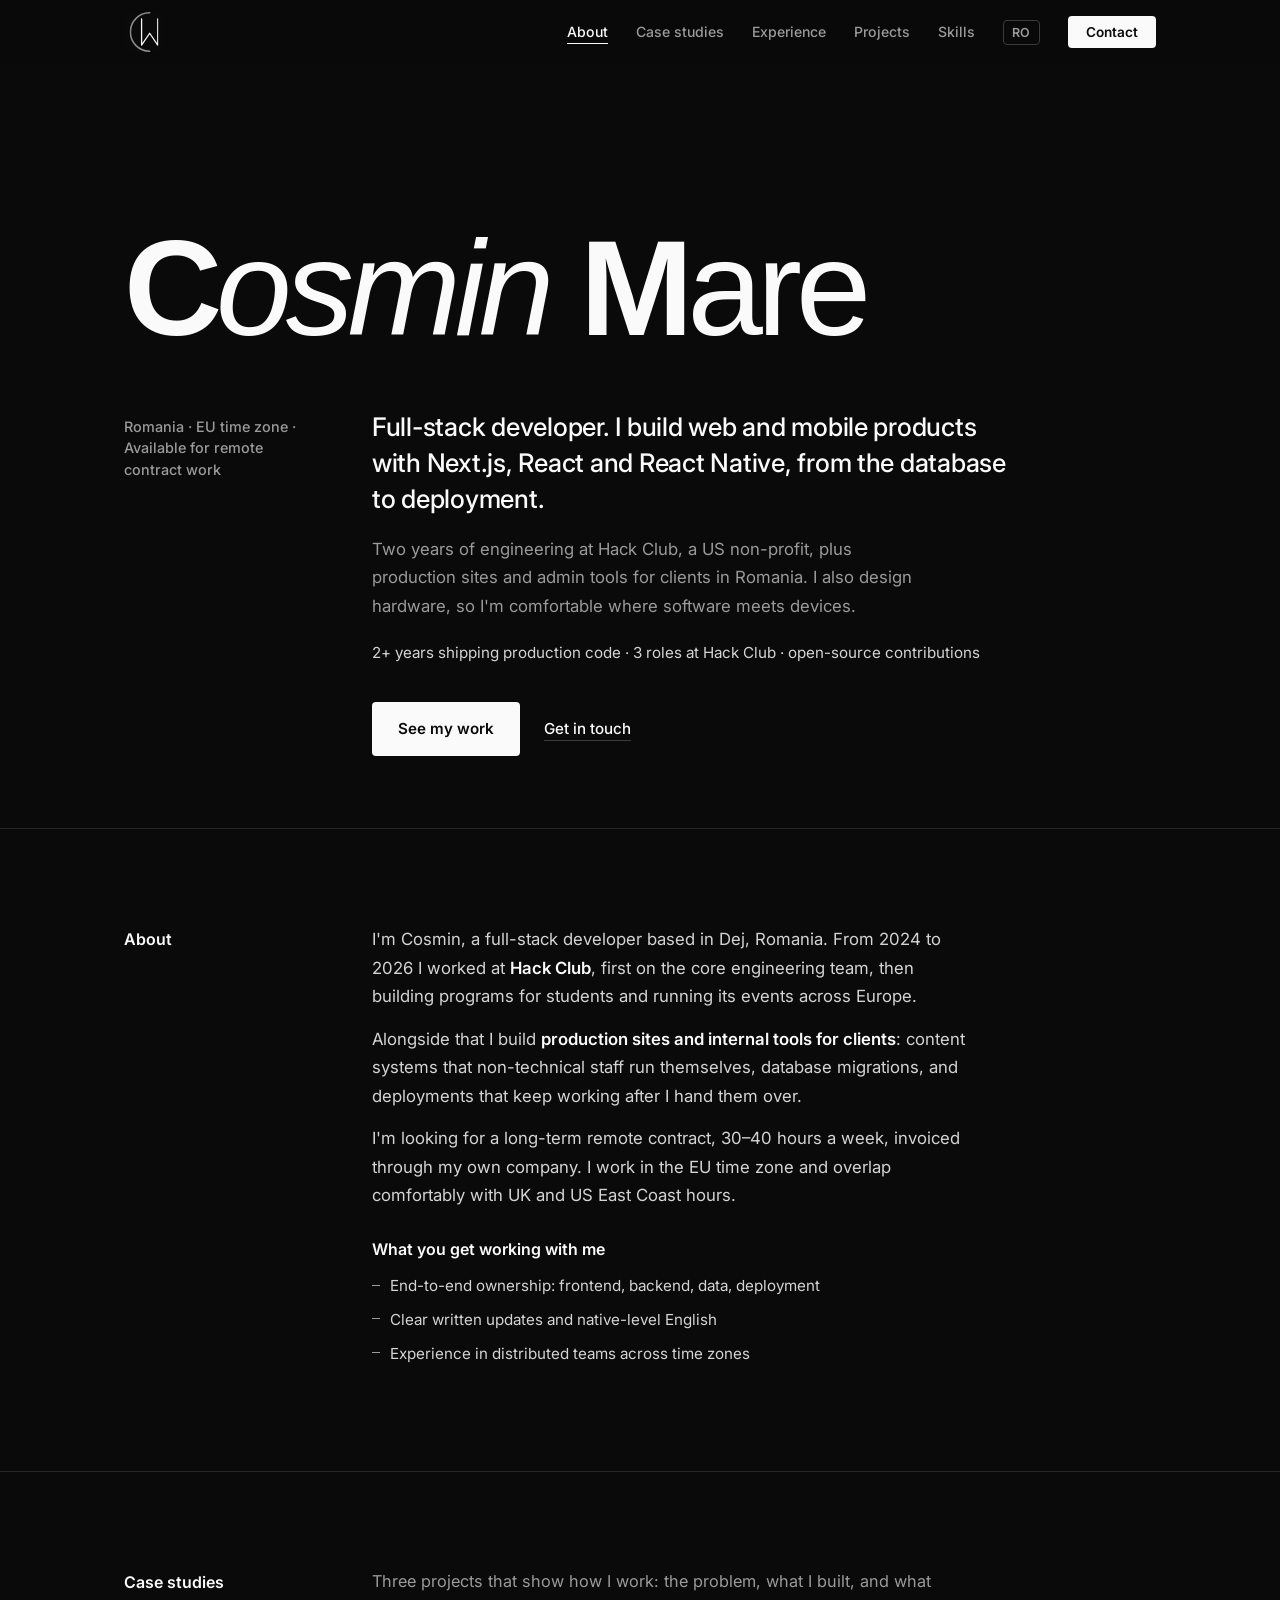
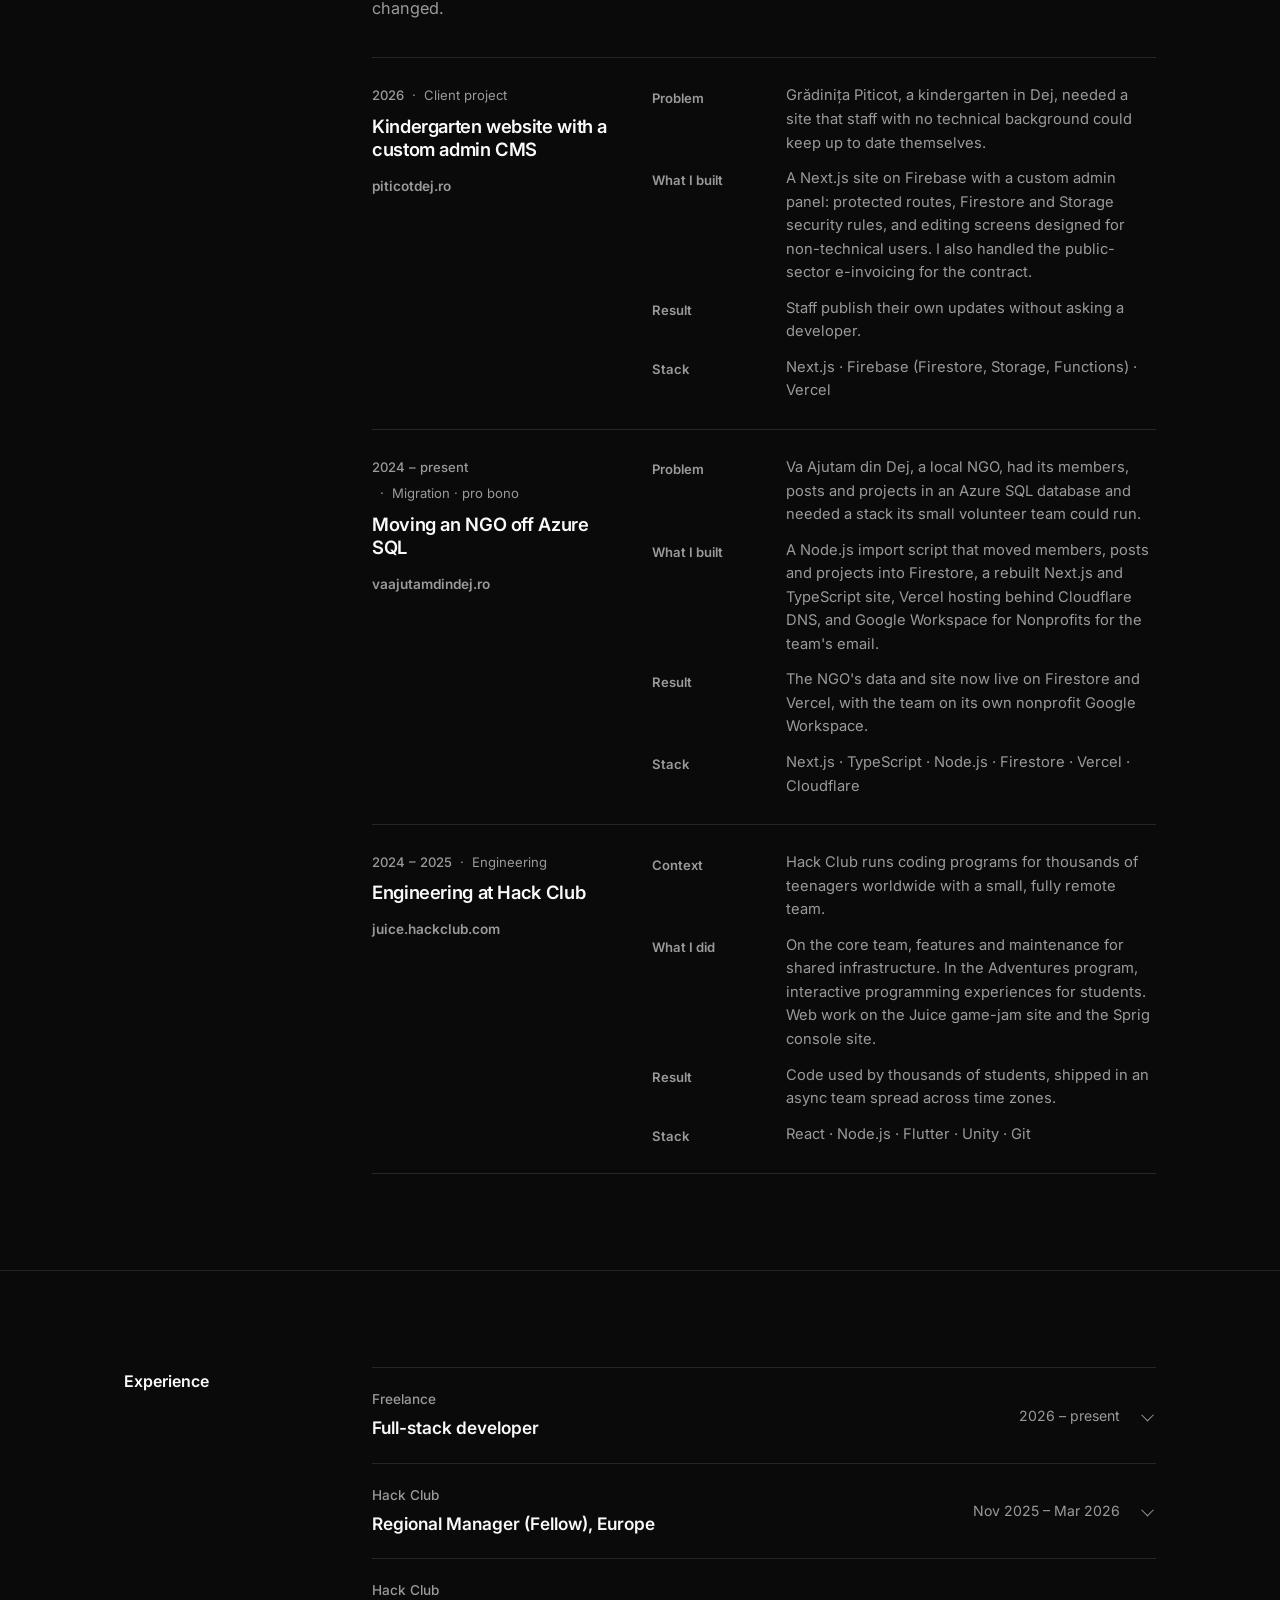
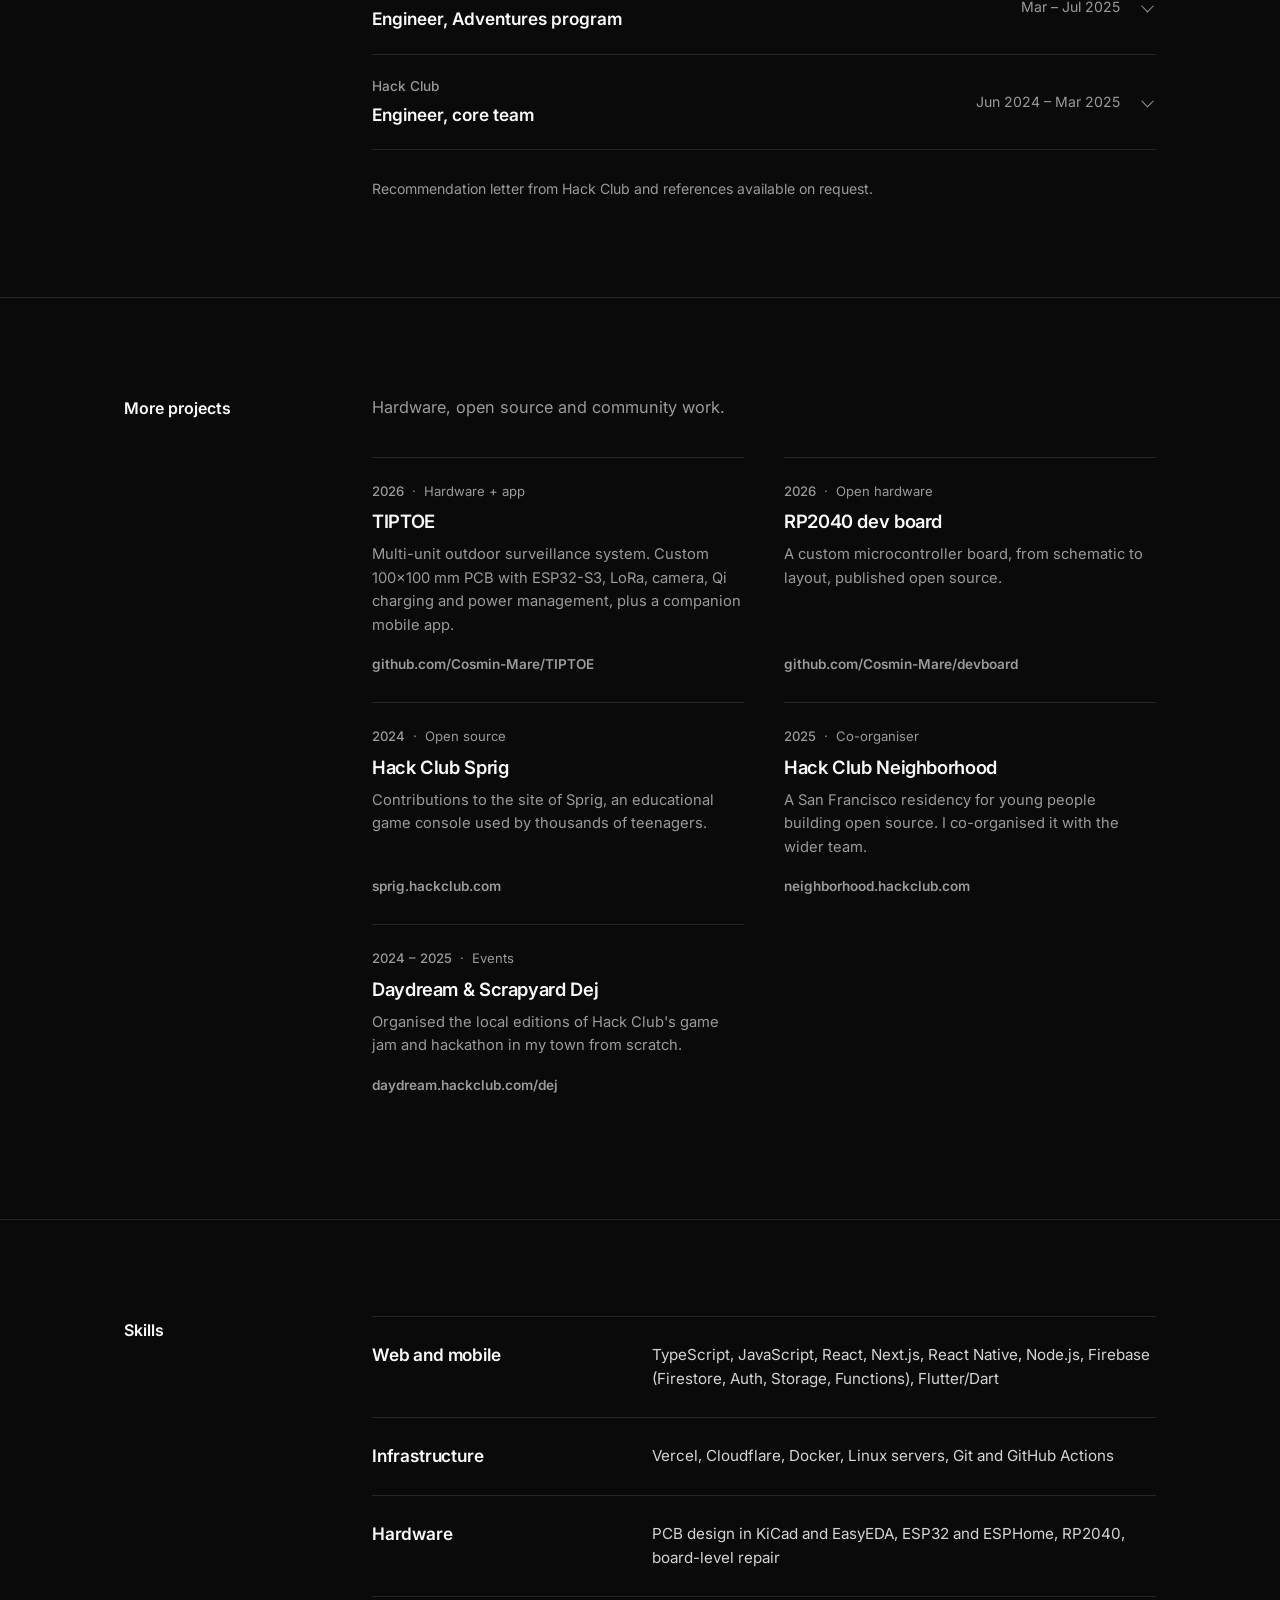
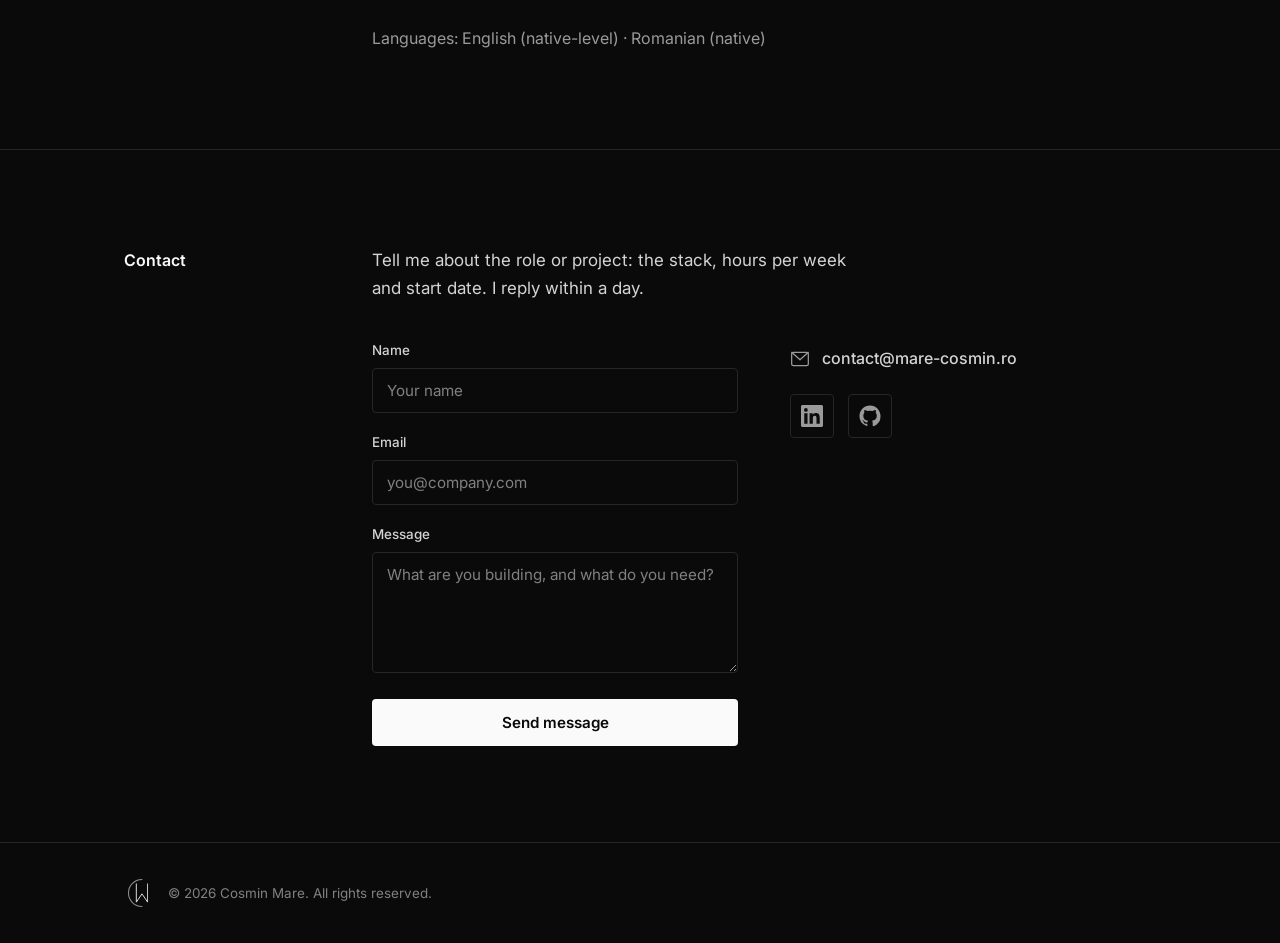
==== commit 8f97b7b4: "Rework layout structure away from the centered template Hero: oversized left-aligned wordmark on a t" ====
--- a/en/index.html
+++ b/en/index.html
@@ -42,8 +42,6 @@
 
     <a class="skip-link" href="#main">Skip to content</a>
 
-    <div class="scroll-progress" id="scrollProgress" aria-hidden="true"></div>
-
     <nav class="nav" id="nav" aria-label="Main navigation">
         <div class="nav-inner">
             <a href="#hero" class="nav-logo" aria-label="Cosmin Mare, back to top">
@@ -85,10 +83,6 @@
         <div class="container">
             <h2 class="section-title">About</h2>
             <div class="despre-layout">
-                <div class="despre-badge">
-                    <img class="despre-logo" src="/public/Logo%20Mono.svg" width="88" height="88" alt="Cosmin Mare logo" loading="lazy" decoding="async">
-                    <span class="despre-badge-ring" aria-hidden="true"></span>
-                </div>
                 <div class="despre-content">
                     <p>I'm Cosmin, a full-stack developer based in Dej, Romania. From 2024 to 2026 I worked at <strong>Hack Club</strong>, first on the core engineering team, then building programs for students and running its events across Europe.</p>
                     <p>Alongside that I build <strong>production sites and internal tools for clients</strong>: content systems that non-technical staff run themselves, database migrations, and deployments that keep working after I hand them over.</p>
--- a/styles.css
+++ b/styles.css
@@ -84,19 +84,6 @@
     top: 16px;
     outline: 2px solid var(--text);
     outline-offset: 3px;
-}
-
-/* --- Scroll progress --- */
-.scroll-progress {
-    position: fixed;
-    top: 0;
-    left: 0;
-    height: 2px;
-    width: 0;
-    z-index: 200;
-    background: var(--text);
-    pointer-events: none;
-    transition: width 0.08s ease-out;
 }
 
 a,
@@ -134,7 +121,7 @@
 }
 
 .container {
-    max-width: 960px;
+    max-width: 1080px;
     margin: 0 auto;
     padding: 0 24px;
 }
@@ -158,7 +145,7 @@
 }
 
 .nav-inner {
-    max-width: 960px;
+    max-width: 1080px;
     margin: 0 auto;
     padding: 0 24px;
     display: flex;
@@ -276,51 +263,71 @@
 
 /* --- Hero --- */
 .hero {
-    padding: 150px 0 100px;
-    min-height: 88vh;
-    display: flex;
-    align-items: center;
+    padding: 140px 0 72px;
+    min-height: 92vh;
+    display: flex;
+    align-items: flex-end;
+}
+
+.hero .container {
+    display: grid;
+    grid-template-columns: 200px minmax(0, 1fr);
+    column-gap: 48px;
+    width: 100%;
+}
+
+.hero-title {
+    grid-column: 1 / -1;
+    grid-row: 1;
+    font-size: clamp(3.25rem, 11vw, 8.5rem);
+    letter-spacing: -0.045em;
+    line-height: 0.95;
+    margin-bottom: 56px;
 }
 
 .hero-tagline {
+    grid-column: 1;
+    grid-row: 2;
     font-size: 0.9rem;
     font-weight: 500;
-    color: var(--text-muted);
-    margin-bottom: 14px;
-}
-
-.hero-title {
-    font-size: clamp(2.5rem, 5vw, 3.75rem);
-    letter-spacing: -0.03em;
-    line-height: 1.08;
+    line-height: 1.5;
+    color: var(--text-muted);
+    margin: 0;
+    padding-top: 0.4rem;
+}
+
+.hero-subtitle {
+    grid-column: 2;
+    grid-row: 2;
+    font-size: clamp(1.25rem, 2.4vw, 1.6rem);
+    color: var(--text);
+    font-weight: 500;
+    line-height: 1.4;
+    letter-spacing: -0.01em;
+    max-width: 640px;
     margin-bottom: 18px;
 }
 
-.hero-subtitle {
-    font-size: clamp(1.1rem, 2.2vw, 1.32rem);
-    color: var(--text-soft);
-    font-weight: 500;
-    line-height: 1.5;
+.hero-desc {
+    grid-column: 2;
+    font-size: 1.05rem;
+    color: var(--text-muted);
     max-width: 560px;
-    margin-bottom: 12px;
-}
-
-.hero-desc {
-    font-size: 1.05rem;
-    color: var(--text-muted);
-    max-width: 520px;
     margin-bottom: 20px;
 }
 
 .hero-facts {
+    grid-column: 2;
     font-size: 0.95rem;
     color: var(--text-soft);
     margin-bottom: 36px;
 }
 
 .hero-ctas {
-    display: flex;
-    gap: 14px;
+    grid-column: 2;
+    display: flex;
+    align-items: center;
+    gap: 22px;
     flex-wrap: wrap;
 }
 
@@ -349,13 +356,18 @@
 }
 
 .btn-secondary {
-    background: transparent;
-    color: var(--text);
-    border: 1.5px solid var(--border-strong);
+    background: none;
+    color: var(--text);
+    padding: 14px 2px;
+    font-weight: 500;
+    text-decoration: underline;
+    text-decoration-color: var(--border-strong);
+    text-underline-offset: 6px;
+    transition: text-decoration-color 0.2s ease;
 }
 
 .btn-secondary:hover {
-    border-color: var(--text);
+    text-decoration-color: var(--text);
 }
 
 .btn-full {
@@ -368,12 +380,29 @@
     border-top: 1px solid var(--border);
 }
 
+.section > .container {
+    display: grid;
+    grid-template-columns: 200px minmax(0, 1fr);
+    column-gap: 48px;
+}
+
+.section > .container > * {
+    grid-column: 2;
+}
+
+.section > .container > .section-title {
+    grid-column: 1;
+    grid-row: 1;
+}
+
 .section-title {
     font-family: var(--font-display);
-    font-size: 1.85rem;
-    font-weight: 700;
-    letter-spacing: -0.02em;
-    margin-bottom: 16px;
+    font-size: 1rem;
+    font-weight: 600;
+    letter-spacing: 0;
+    line-height: 1.4;
+    padding-top: 0.2rem;
+    margin: 0;
     color: var(--text);
 }
 
@@ -386,32 +415,8 @@
 }
 
 /* --- Despre --- */
-.despre-layout {
-    display: flex;
-    align-items: flex-start;
-    gap: 36px;
-}
-
-.despre-badge {
-    flex-shrink: 0;
-    width: 120px;
-    height: 120px;
-    display: flex;
-    align-items: center;
-    justify-content: center;
-}
-
-.despre-logo {
-    object-fit: contain;
-    border-radius: 6px;
-}
-
-.despre-badge-ring {
-    display: none;
-}
-
 .despre-content {
-    max-width: 560px;
+    max-width: 600px;
 }
 
 .despre-content p {
@@ -685,7 +690,7 @@
 
 .serviciu-card {
     display: grid;
-    grid-template-columns: minmax(180px, 280px) 1fr;
+    grid-template-columns: minmax(160px, 240px) 1fr;
     column-gap: 40px;
     padding: 26px 0;
     border-top: 1px solid var(--border);
@@ -856,11 +861,11 @@
 
 .footer-inner {
     display: flex;
-    flex-direction: column;
+    flex-direction: row;
     align-items: center;
-    justify-content: center;
-    gap: 12px;
-    text-align: center;
+    flex-wrap: wrap;
+    gap: 8px 16px;
+    text-align: left;
 }
 
 .footer-logo {
@@ -877,6 +882,7 @@
 .footer-credit {
     font-size: 0.72rem;
     opacity: 0.8;
+    margin-left: auto !important;
 }
 
 .footer-credit a {
@@ -954,33 +960,55 @@
 
 /* --- Case studies (EN) --- */
 .case-list {
+    display: flex;
+    flex-direction: column;
+}
+
+.case-item {
     display: grid;
-    grid-template-columns: repeat(3, 1fr);
-    gap: 0 40px;
-}
-
-.case-item {
-    display: flex;
-    flex-direction: column;
+    grid-template-columns: minmax(160px, 240px) 1fr;
+    grid-template-rows: auto auto 1fr;
+    column-gap: 40px;
     border-top: 1px solid var(--border);
-    padding: 22px 0 8px;
+    padding: 26px 0;
+}
+
+.case-item:last-child {
+    border-bottom: 1px solid var(--border);
+}
+
+.case-item .proiect-meta {
+    grid-column: 1;
+    grid-row: 1;
+}
+
+.case-item .proiect-title {
+    grid-column: 1;
+    grid-row: 2;
+}
+
+.case-item .proiect-cta {
+    grid-column: 1;
+    grid-row: 3;
+    align-self: start;
+    margin-top: 4px;
 }
 
 .case-facts {
-    flex: 1;
-    margin-bottom: 16px;
+    grid-column: 2;
+    grid-row: 1 / span 3;
+    display: grid;
+    grid-template-columns: 110px 1fr;
+    gap: 12px 24px;
+    margin: 0;
+    align-content: start;
 }
 
 .case-facts dt {
     font-size: 0.82rem;
     font-weight: 600;
     color: var(--text-muted);
-    margin-top: 14px;
-    margin-bottom: 4px;
-}
-
-.case-facts dt:first-child {
-    margin-top: 0;
+    padding-top: 0.15rem;
 }
 
 .case-facts dd {
@@ -988,13 +1016,6 @@
     color: var(--text-muted);
     line-height: 1.6;
     margin: 0;
-}
-
-@media (max-width: 960px) {
-    .case-list {
-        grid-template-columns: 1fr;
-        gap: 12px;
-    }
 }
 
 @media (max-width: 768px) {
@@ -1035,16 +1056,71 @@
     }
 
     .hero {
-        padding: 128px 0 72px;
+        padding: 120px 0 56px;
         min-height: auto;
+    }
+
+    .hero .container {
+        grid-template-columns: 1fr;
+    }
+
+    .hero-title,
+    .hero-tagline,
+    .hero-subtitle,
+    .hero-desc,
+    .hero-facts,
+    .hero-ctas {
+        grid-column: 1;
+        grid-row: auto;
+    }
+
+    .hero-title {
+        margin: 12px 0 28px;
+    }
+
+    .hero-tagline {
+        padding-top: 0;
+    }
+
+    .section > .container {
+        grid-template-columns: 1fr;
+    }
+
+    .section > .container > *,
+    .section > .container > .section-title {
+        grid-column: 1;
+        grid-row: auto;
+    }
+
+    .section-title {
+        margin-bottom: 14px;
+    }
+
+    .case-item {
+        grid-template-columns: 1fr;
+        grid-template-rows: auto;
+    }
+
+    .case-item .proiect-meta,
+    .case-item .proiect-title,
+    .case-item .proiect-cta,
+    .case-facts {
+        grid-column: 1;
+        grid-row: auto;
+    }
+
+    .case-facts {
+        grid-template-columns: 1fr;
+        gap: 4px;
+        margin: 14px 0;
+    }
+
+    .case-facts dd {
+        margin-bottom: 10px;
     }
 
     .section {
         padding: 72px 0;
-    }
-
-    .section-title {
-        margin-bottom: 12px;
     }
 
     .serviciu-card {
@@ -1063,11 +1139,6 @@
 
     .proiecte-grid {
         grid-template-columns: 1fr;
-    }
-
-    .despre-layout {
-        flex-direction: column;
-        gap: 22px;
     }
 
     .experience-summary {
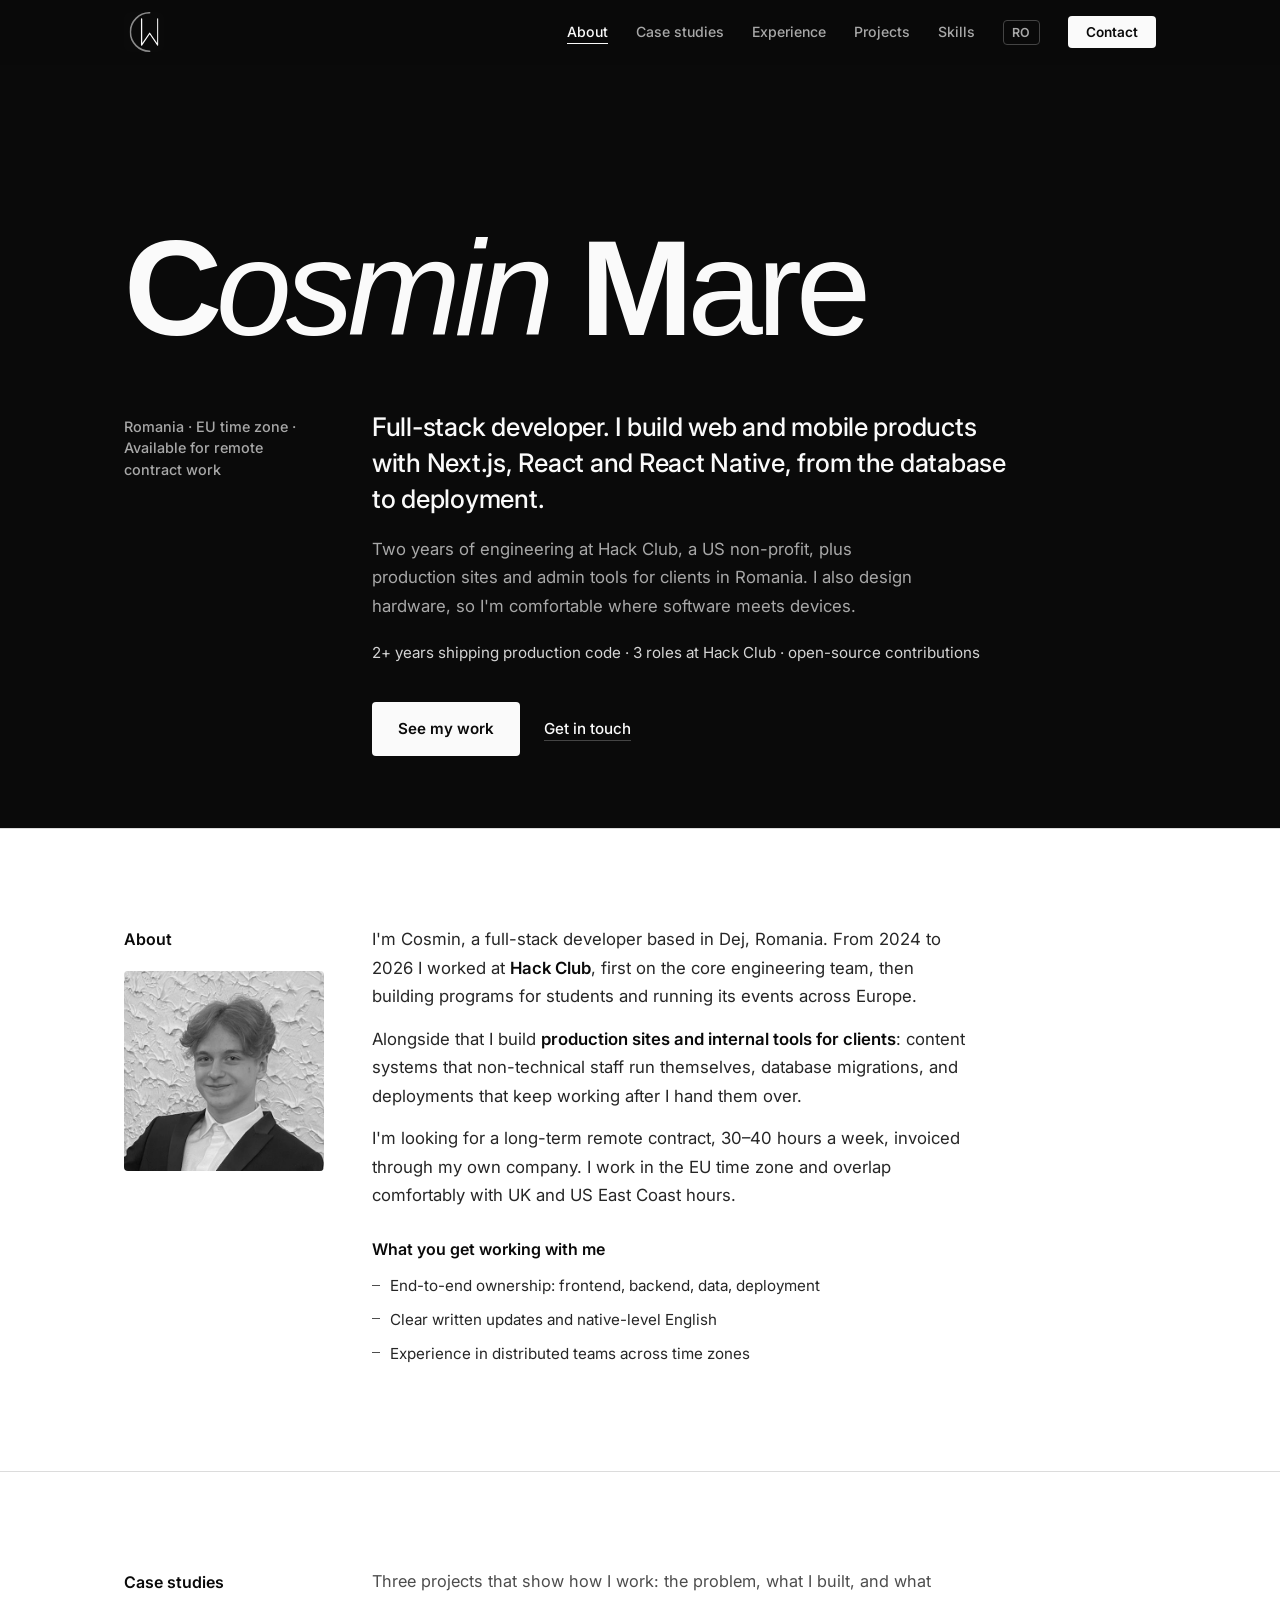
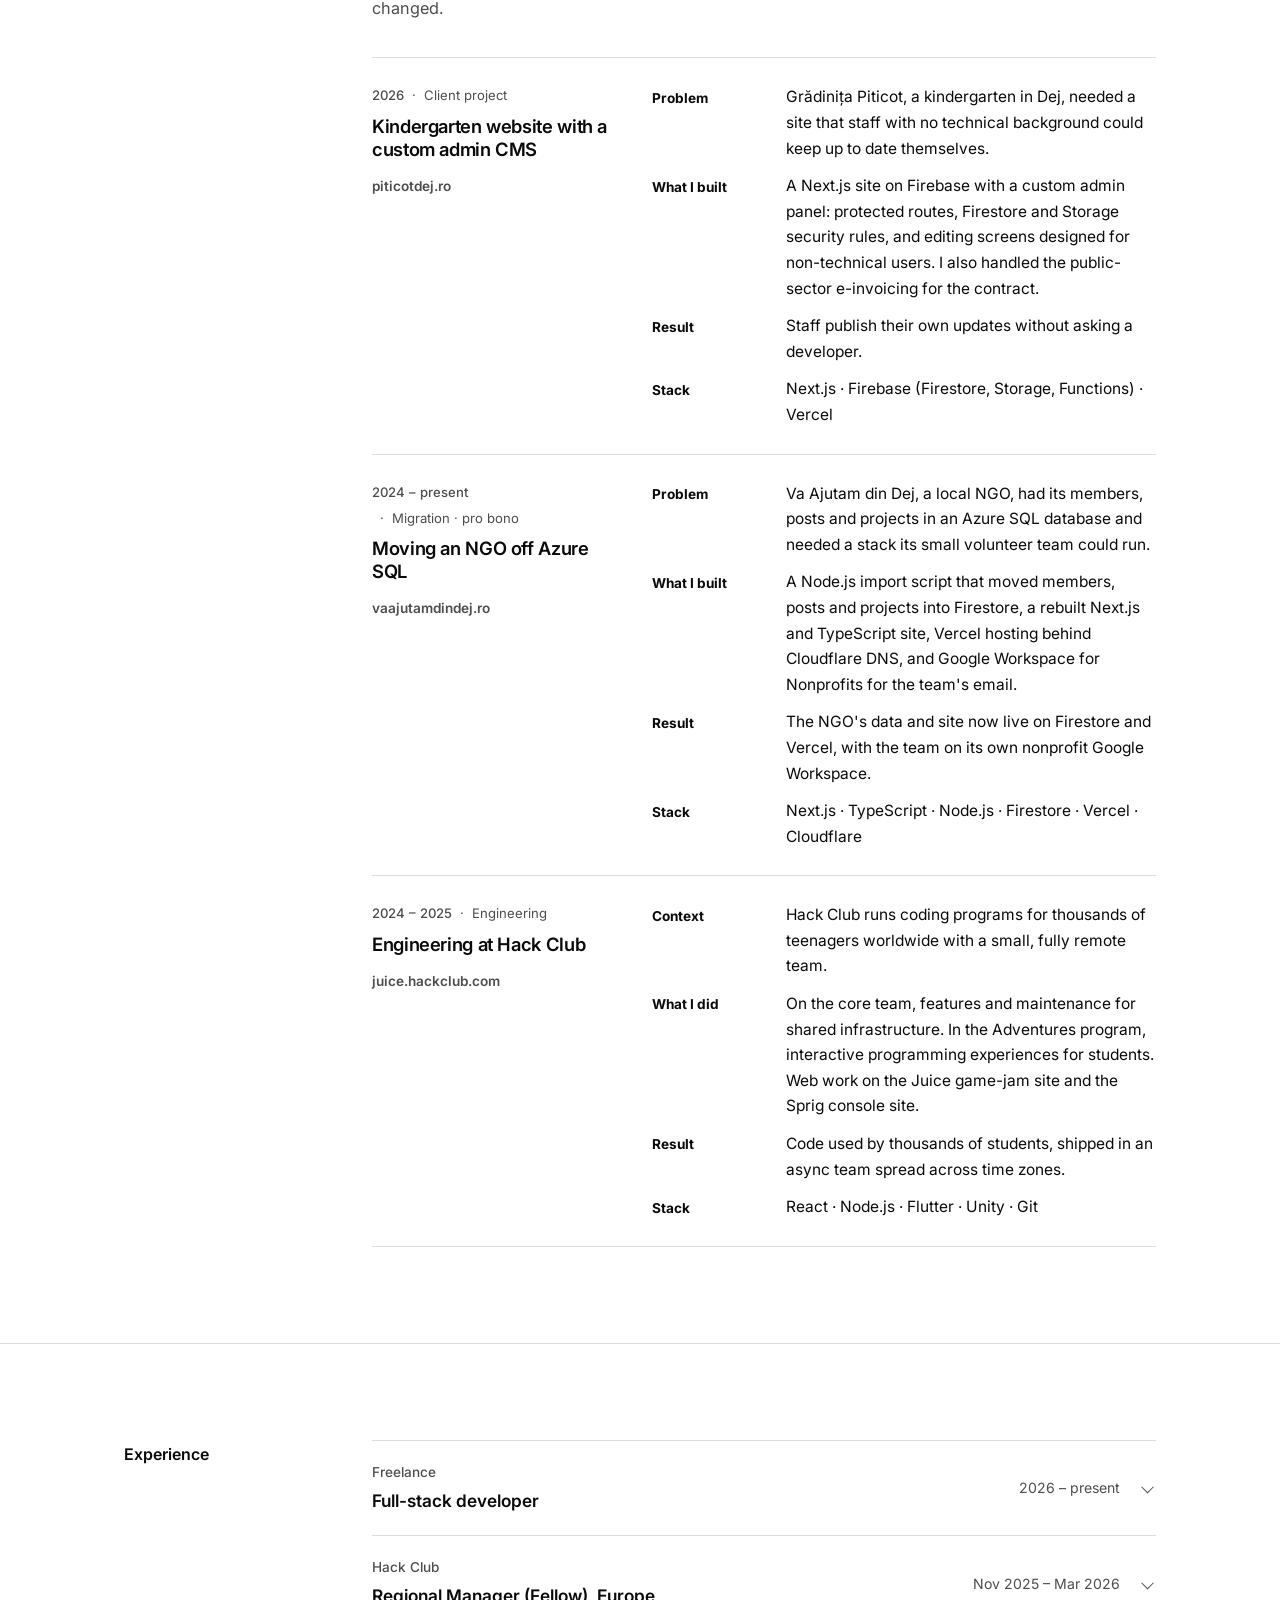
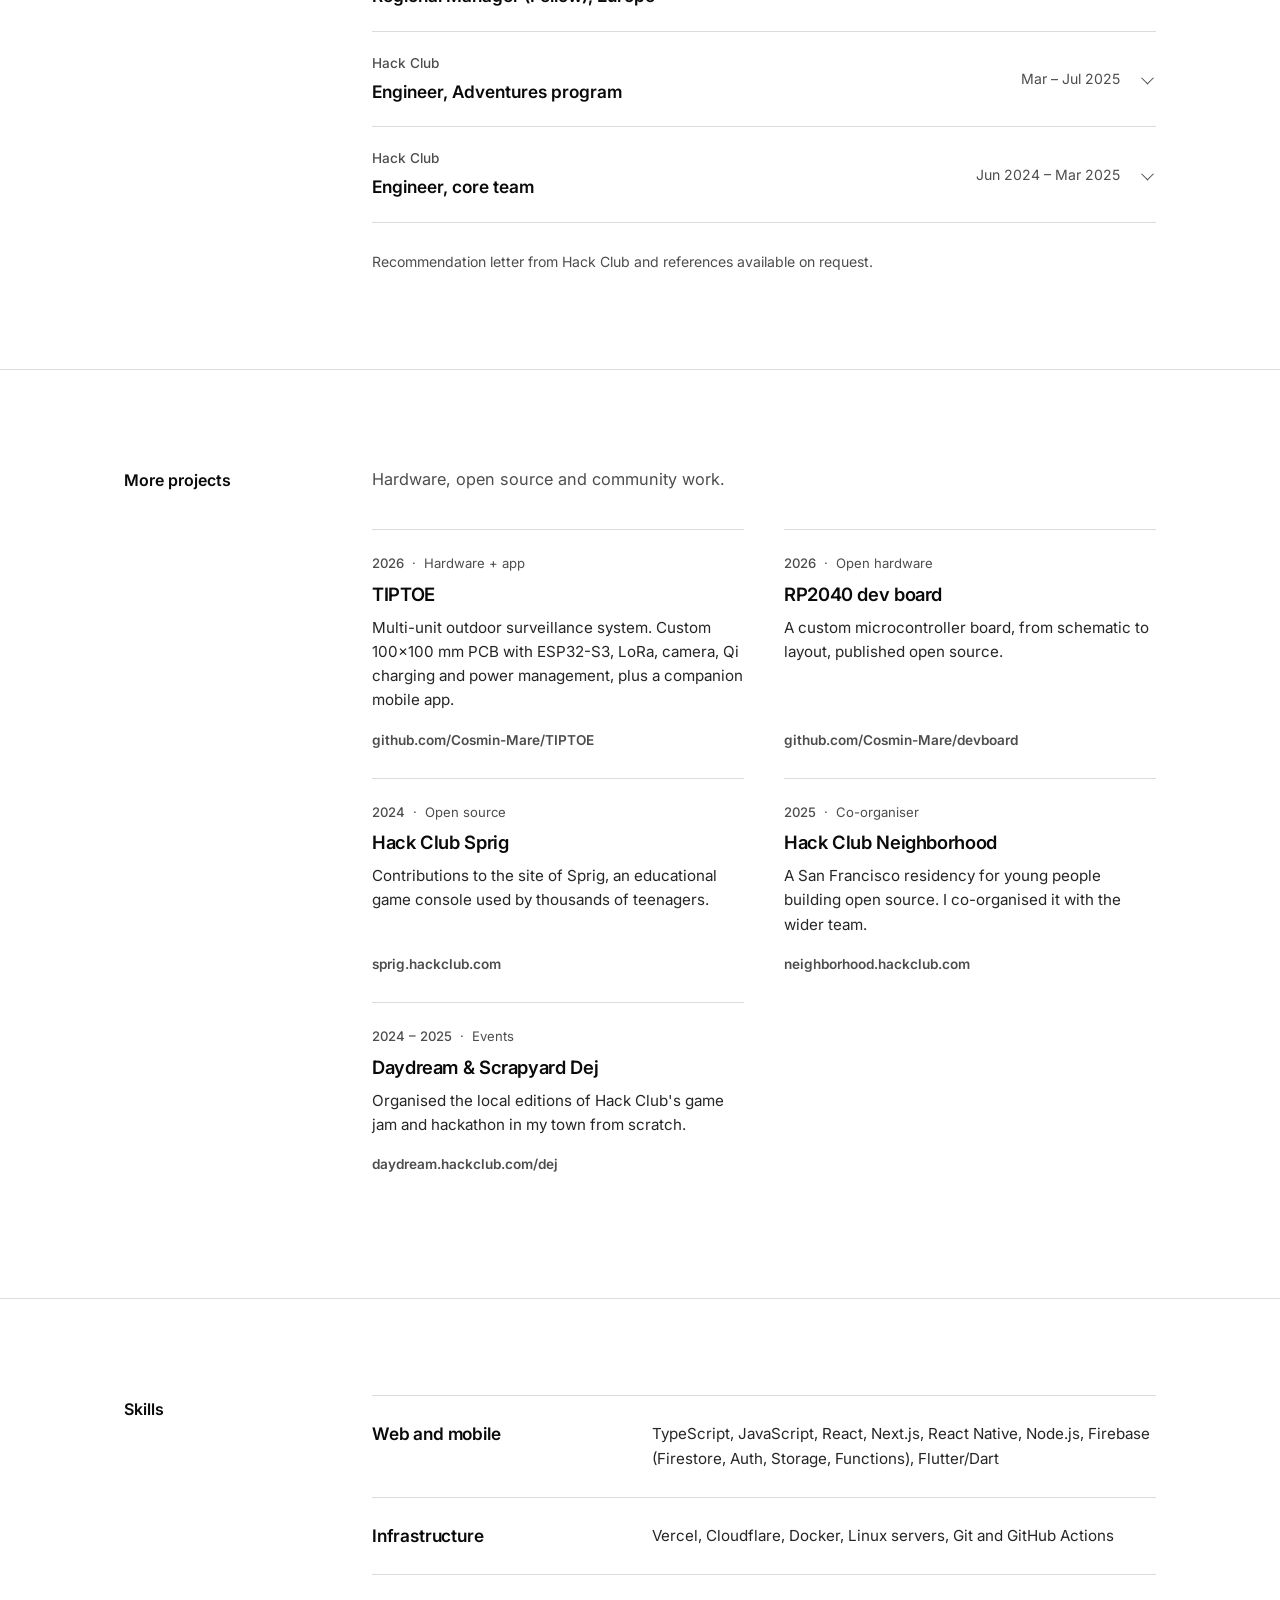
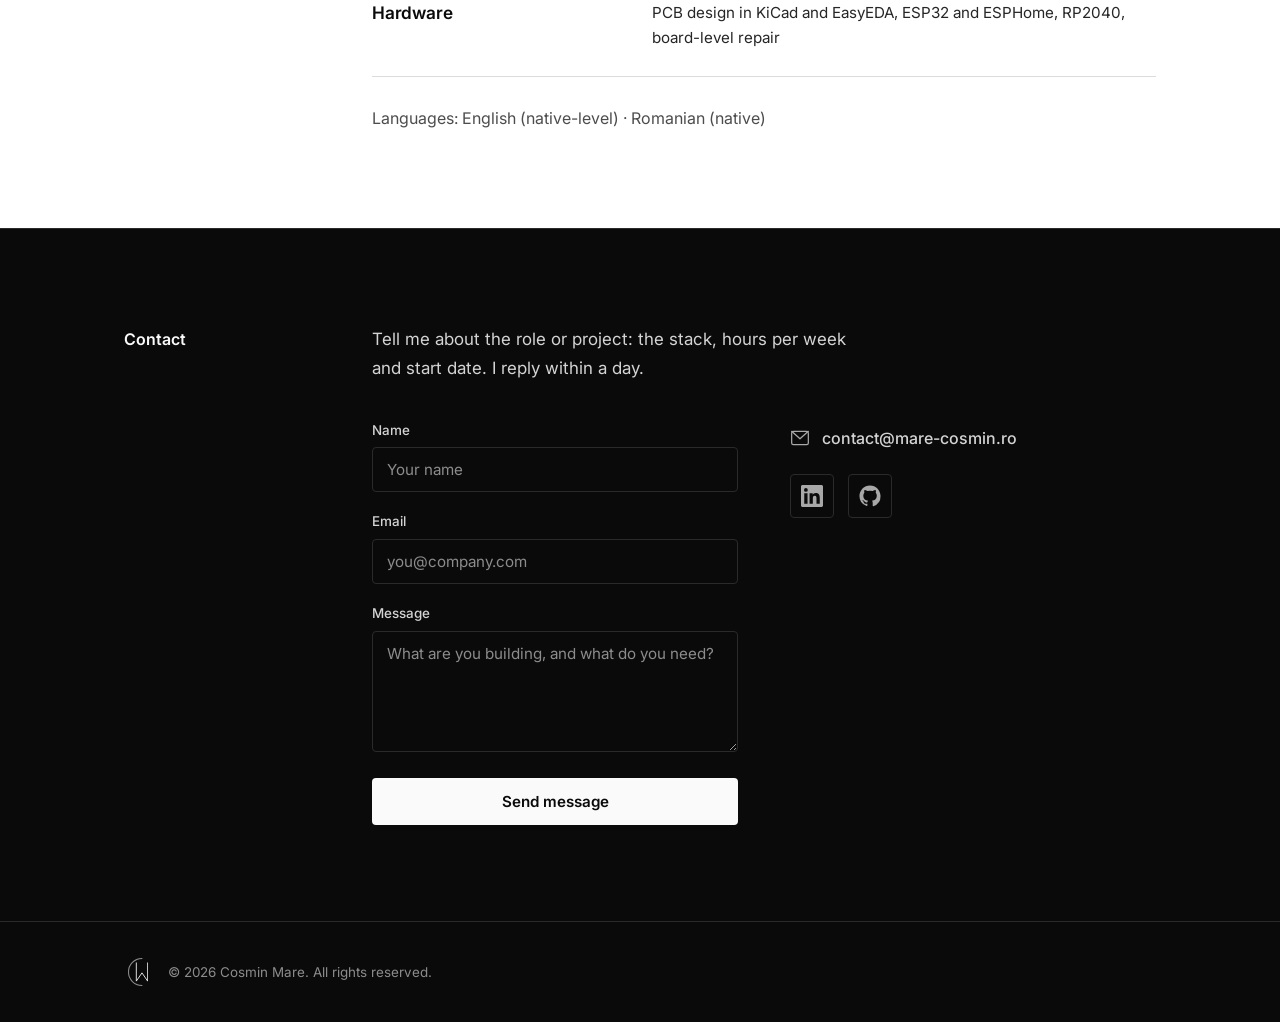
==== commit 1f413af7: "Light theme with dark bookends, readable case studies, folding on phones The all-dark palette read a" ====
--- a/en/index.html
+++ b/en/index.html
@@ -80,8 +80,9 @@
     </section>
 
     <section class="section" id="about">
-        <div class="container">
+        <div class="container has-photo">
             <h2 class="section-title">About</h2>
+            <figure class="about-photo"><img src="/public/poza-cosmin.jpg" width="470" height="470" alt="Cosmin Mare" loading="lazy" decoding="async"></figure>
             <div class="despre-layout">
                 <div class="despre-content">
                     <p>I'm Cosmin, a full-stack developer based in Dej, Romania. From 2024 to 2026 I worked at <strong>Hack Club</strong>, first on the core engineering team, then building programs for students and running its events across Europe.</p>
@@ -107,7 +108,7 @@
             <div class="case-list">
                 <article class="case-item">
                     <span class="proiect-meta"><span class="proiect-year">2026</span><span class="proiect-kind">Client project</span></span>
-                    <h3 class="proiect-title">Kindergarten website with a custom admin CMS</h3>
+                    <h3 class="proiect-title"><button type="button" class="case-toggle" aria-expanded="true"><span>Kindergarten website with a custom admin CMS</span><span class="case-chevron" aria-hidden="true"></span></button></h3>
                     <dl class="case-facts">
                         <dt>Problem</dt>
                         <dd>Grădinița Piticot, a kindergarten in Dej, needed a site that staff with no technical background could keep up to date themselves.</dd>
@@ -122,7 +123,7 @@
                 </article>
                 <article class="case-item">
                     <span class="proiect-meta"><span class="proiect-year">2024 – present</span><span class="proiect-kind">Migration · pro bono</span></span>
-                    <h3 class="proiect-title">Moving an NGO off Azure SQL</h3>
+                    <h3 class="proiect-title"><button type="button" class="case-toggle" aria-expanded="true"><span>Moving an NGO off Azure SQL</span><span class="case-chevron" aria-hidden="true"></span></button></h3>
                     <dl class="case-facts">
                         <dt>Problem</dt>
                         <dd>Va Ajutam din Dej, a local NGO, had its members, posts and projects in an Azure SQL database and needed a stack its small volunteer team could run.</dd>
@@ -137,7 +138,7 @@
                 </article>
                 <article class="case-item">
                     <span class="proiect-meta"><span class="proiect-year">2024 – 2025</span><span class="proiect-kind">Engineering</span></span>
-                    <h3 class="proiect-title">Engineering at Hack Club</h3>
+                    <h3 class="proiect-title"><button type="button" class="case-toggle" aria-expanded="true"><span>Engineering at Hack Club</span><span class="case-chevron" aria-hidden="true"></span></button></h3>
                     <dl class="case-facts">
                         <dt>Context</dt>
                         <dd>Hack Club runs coding programs for thousands of teenagers worldwide with a small, fully remote team.</dd>
--- a/styles.css
+++ b/styles.css
@@ -32,17 +32,40 @@
 }
 
 :root {
+    /* Light page, dark bookends (nav, hero, contact, footer). Components only read these tokens. */
+    --bg-deep: #ffffff;
+    --bg-card: #f4f4f4;
+    --border: #dcdcdc;
+    --border-strong: #b8b8b8;
+    --text: #0a0a0a;
+    --text-soft: #262626;
+    --text-muted: #4d4d4d;
+    --text-faint: #666666;
+    --accent: #0a0a0a;
+    --radius: 4px;
+    --font-display: 'Inter', -apple-system, BlinkMacSystemFont, 'Segoe UI', sans-serif;
+}
+
+.nav,
+.hero,
+#contact,
+.footer {
     --bg-deep: #0a0a0a;
     --bg-card: #141414;
-    --border: #262626;
-    --border-strong: #3a3a3a;
+    --border: #2a2a2a;
+    --border-strong: #444444;
     --text: #fafafa;
     --text-soft: #d4d4d4;
-    --text-muted: #9a9a9a;
-    --text-faint: #808080;
+    --text-muted: #a8a8a8;
+    --text-faint: #8c8c8c;
     --accent: #fafafa;
-    --radius: 4px;
-    --font-display: 'Inter', -apple-system, BlinkMacSystemFont, 'Segoe UI', sans-serif;
+    color: var(--text);
+}
+
+.hero,
+#contact,
+.footer {
+    background: var(--bg-deep);
 }
 
 *, *::before, *::after {
@@ -463,6 +486,29 @@
     background: var(--text-muted);
 }
 
+.despre-layout {
+    grid-row: 1 / span 2;
+}
+
+.section > .container.has-photo {
+    grid-template-rows: auto 1fr;
+}
+
+.section > .container > .about-photo {
+    grid-column: 1;
+    grid-row: 2;
+    margin: 20px 0 0;
+}
+
+.about-photo img {
+    width: 100%;
+    height: auto;
+    aspect-ratio: 1;
+    object-fit: cover;
+    border-radius: var(--radius);
+    filter: grayscale(1) contrast(1.05);
+}
+
 /* --- Experiență --- */
 .experience-list {
     display: flex;
@@ -661,8 +707,8 @@
 }
 
 .proiect-desc {
-    font-size: 0.92rem;
-    color: var(--text-muted);
+    font-size: 0.95rem;
+    color: var(--text-soft);
     line-height: 1.6;
     flex: 1;
     margin-bottom: 16px;
@@ -1005,17 +1051,52 @@
 }
 
 .case-facts dt {
-    font-size: 0.82rem;
-    font-weight: 600;
-    color: var(--text-muted);
+    font-size: 0.85rem;
+    font-weight: 700;
+    color: var(--text);
     padding-top: 0.15rem;
 }
 
 .case-facts dd {
-    font-size: 0.92rem;
-    color: var(--text-muted);
-    line-height: 1.6;
+    font-size: 0.97rem;
+    color: var(--text);
+    line-height: 1.65;
     margin: 0;
+}
+
+/* Case study titles are buttons so they can fold on phones; inert on desktop */
+.case-toggle {
+    display: flex;
+    align-items: flex-start;
+    justify-content: space-between;
+    gap: 12px;
+    width: 100%;
+    padding: 0;
+    border: 0;
+    background: none;
+    font: inherit;
+    letter-spacing: inherit;
+    line-height: inherit;
+    color: inherit;
+    text-align: left;
+    cursor: default;
+}
+
+.case-toggle:disabled {
+    color: inherit;
+    opacity: 1;
+}
+
+.case-chevron {
+    display: none;
+    flex-shrink: 0;
+    width: 9px;
+    height: 9px;
+    margin-top: 0.4em;
+    border-right: 1.5px solid var(--text);
+    border-bottom: 1.5px solid var(--text);
+    transform: rotate(45deg);
+    transition: transform 0.25s ease;
 }
 
 @media (max-width: 768px) {
@@ -1158,6 +1239,39 @@
         grid-template-columns: 1fr;
         gap: 36px;
     }
+
+    .section > .container > .about-photo {
+        grid-column: 1;
+        grid-row: auto;
+        max-width: 140px;
+        margin: 0 0 20px;
+    }
+
+    .despre-layout {
+        grid-row: auto;
+    }
+
+    .section > .container.has-photo {
+        grid-template-rows: none;
+    }
+
+    .case-toggle {
+        cursor: pointer;
+        padding: 6px 0;
+    }
+
+    .case-chevron {
+        display: block;
+    }
+
+    .case-toggle[aria-expanded="true"] .case-chevron {
+        transform: translateY(0.2em) rotate(-135deg);
+    }
+
+    .case-item.is-collapsed .case-facts,
+    .case-item.is-collapsed .proiect-cta {
+        display: none;
+    }
 }
 
 @media (max-width: 480px) {
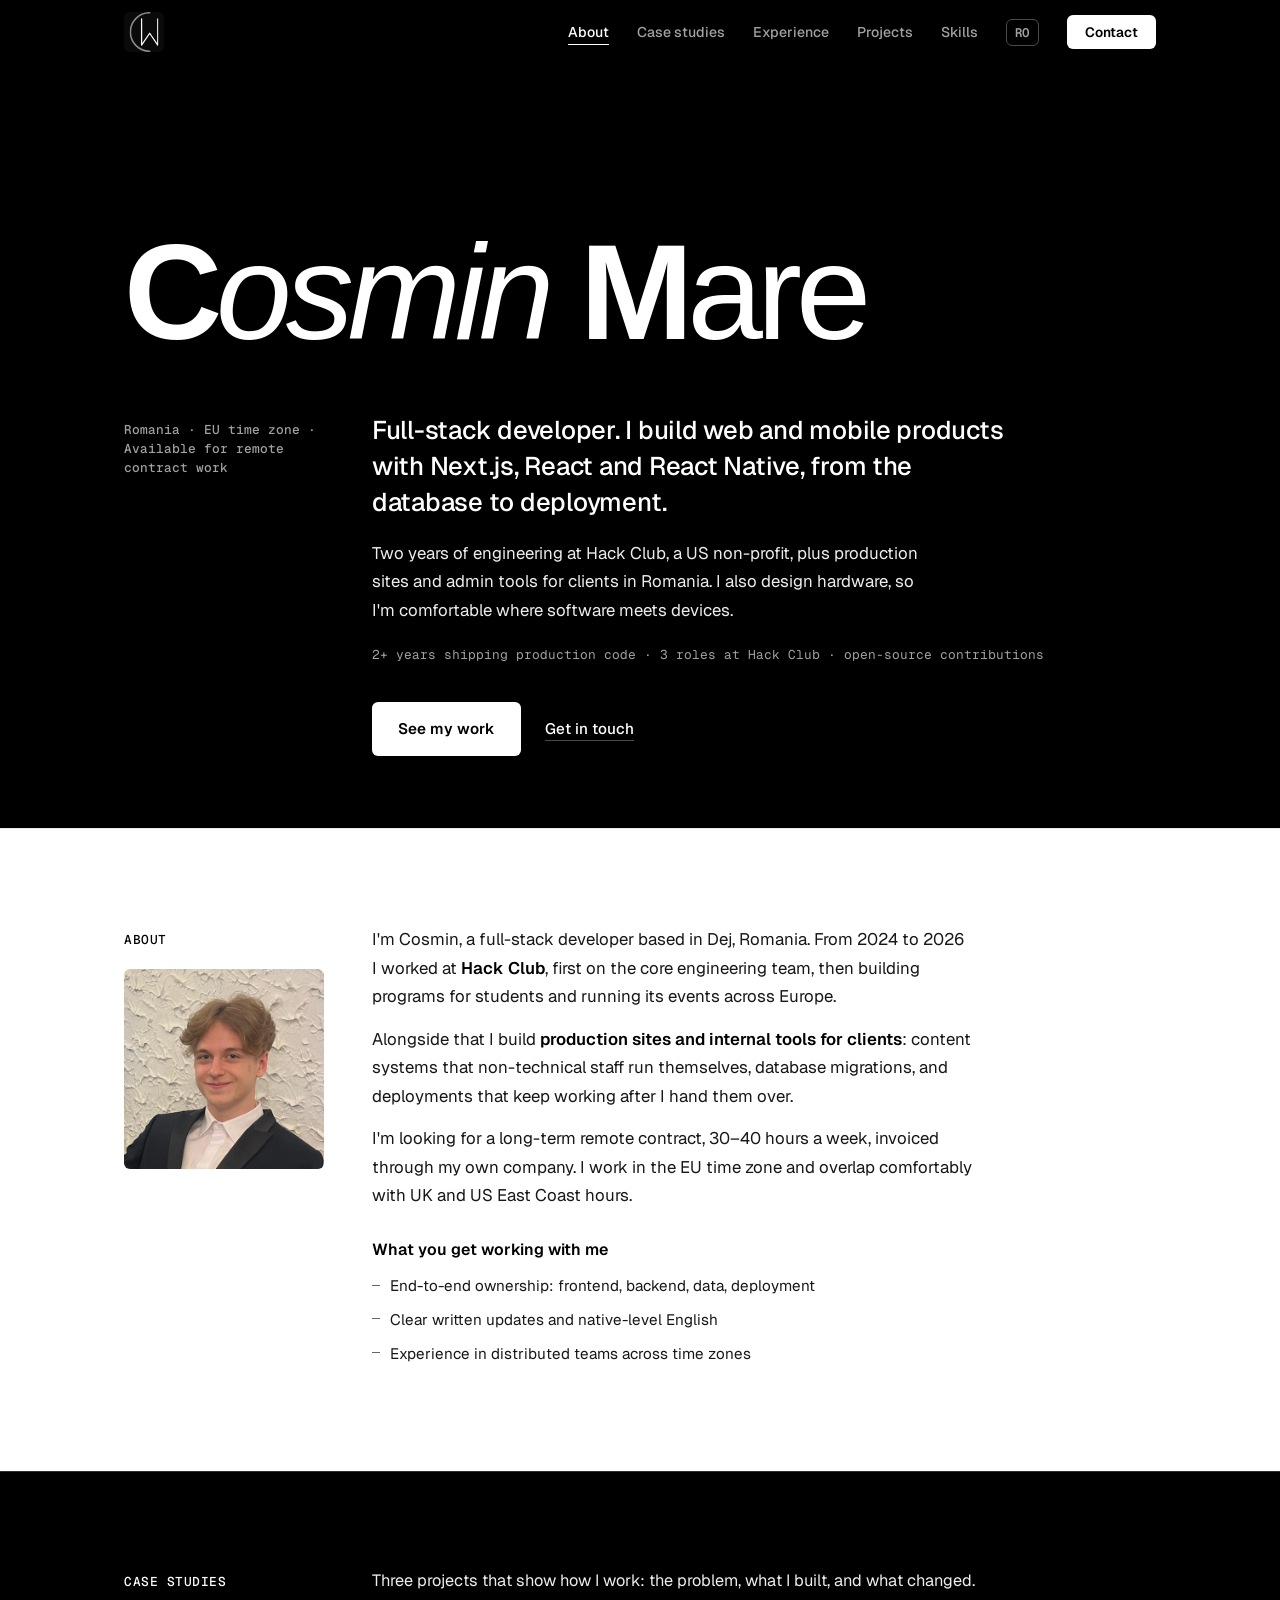
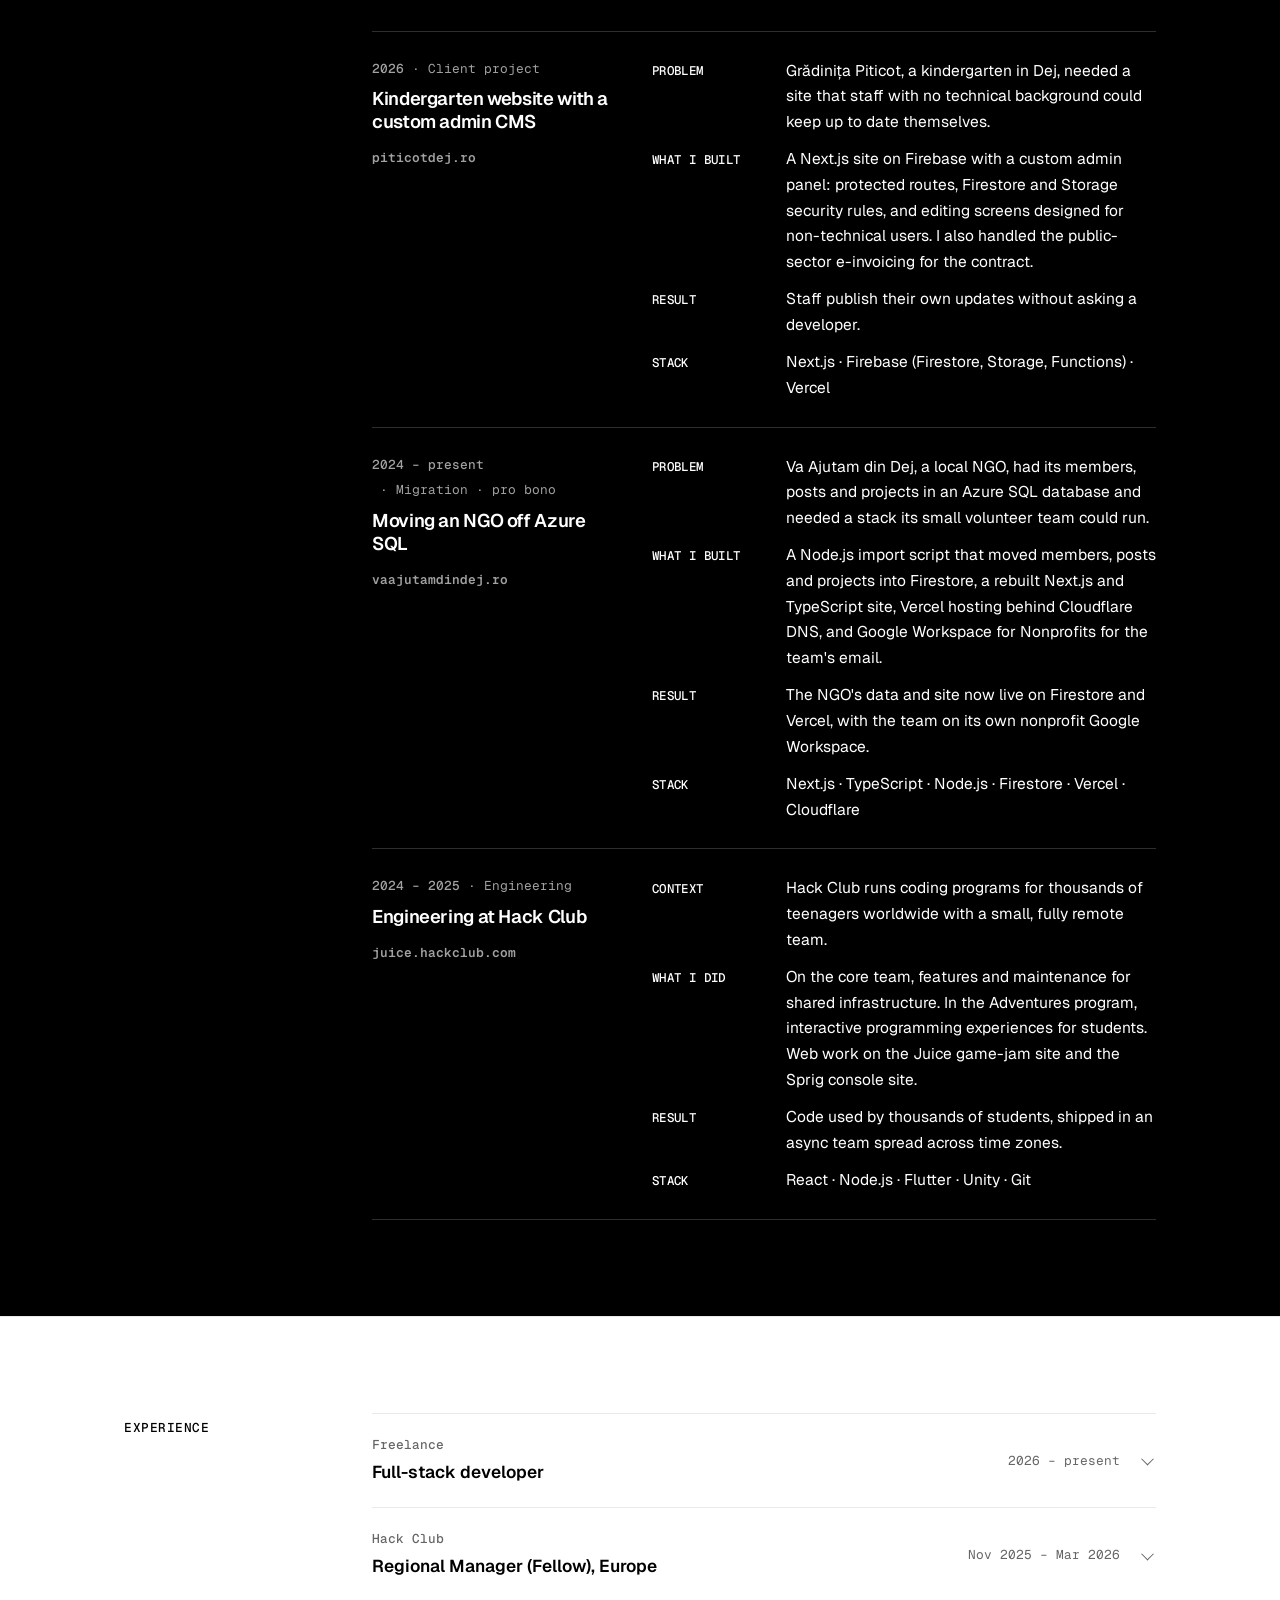
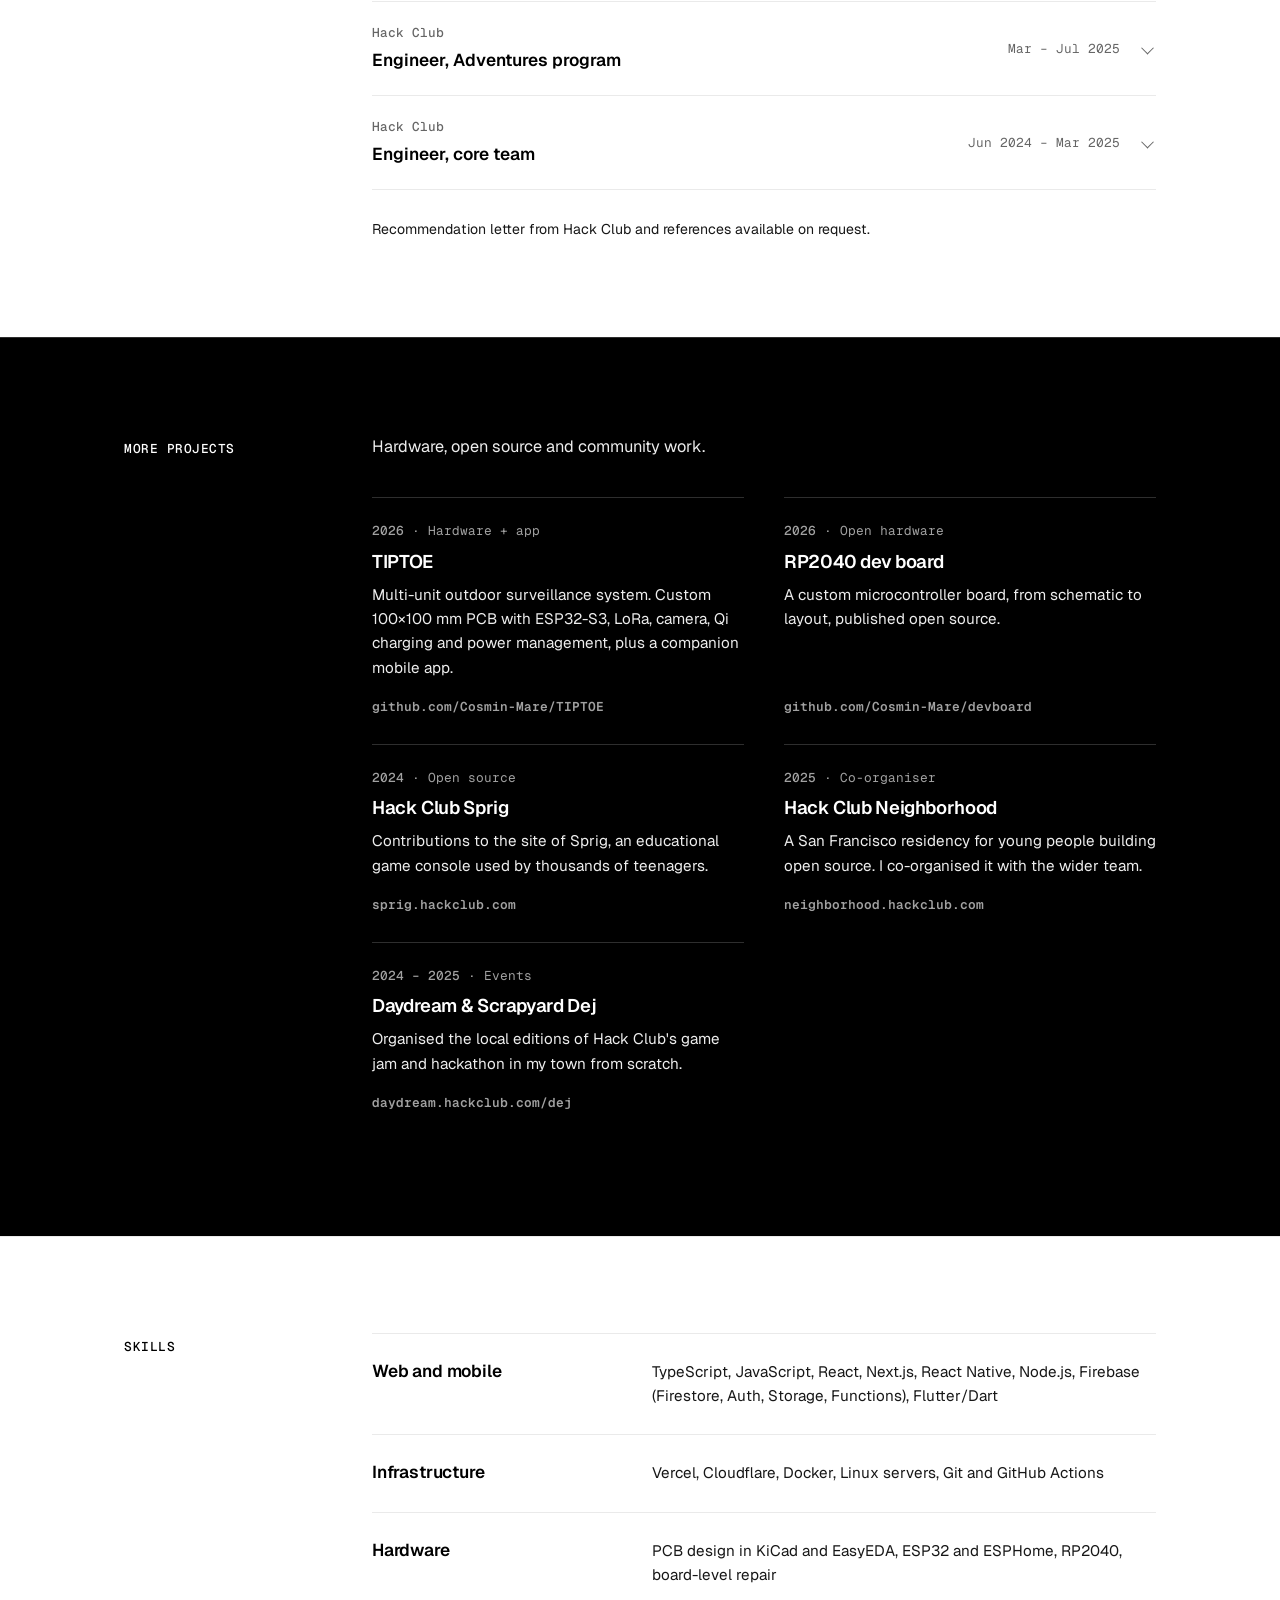
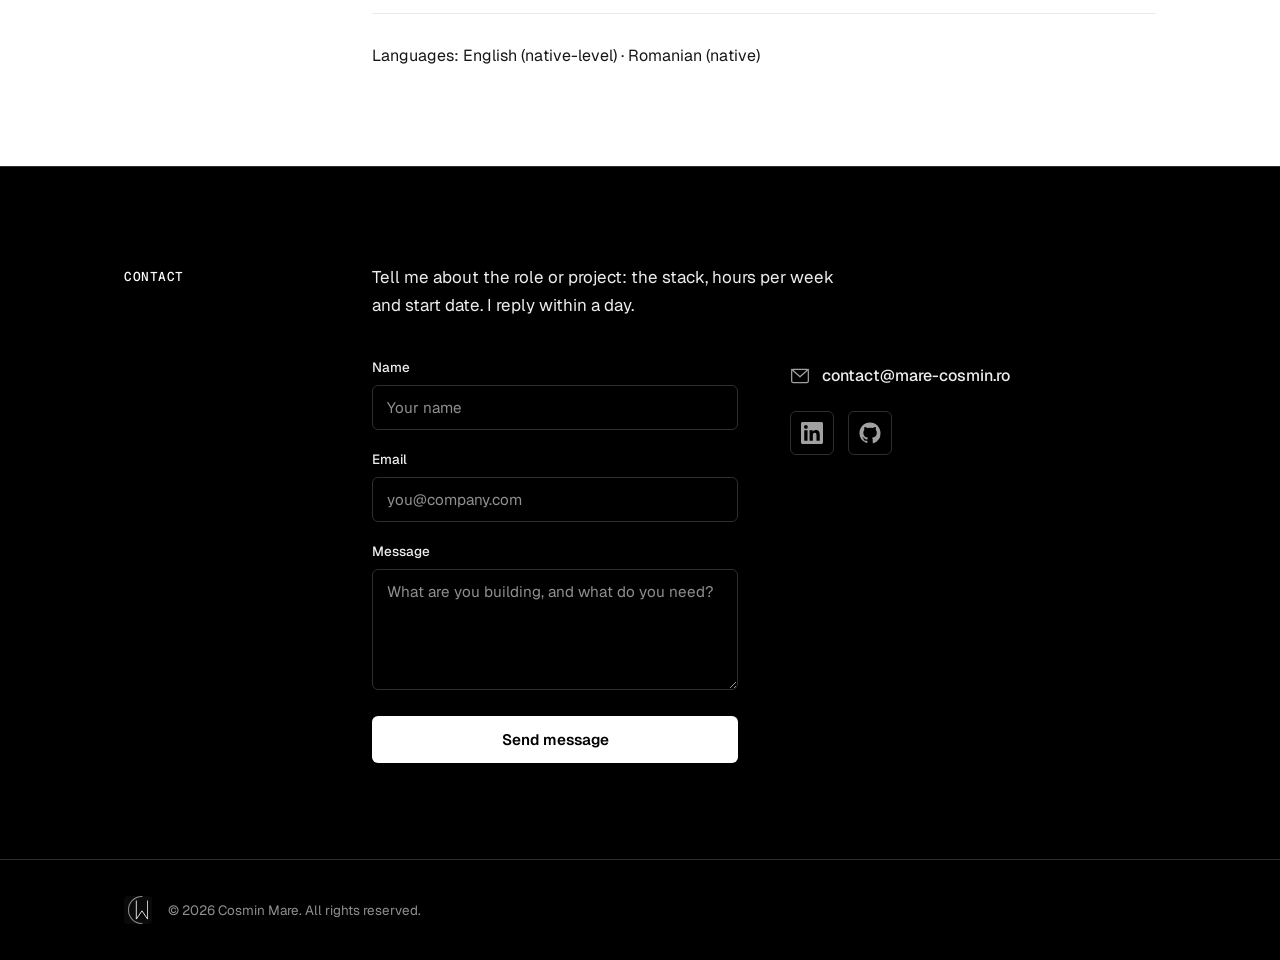
==== commit 20f2e940: "Raise contrast: true black and white, Geist, banded sections The softer palette read as greyscale. U" ====
--- a/en/index.html
+++ b/en/index.html
@@ -32,7 +32,7 @@
     <link rel="preconnect" href="https://api.web3forms.com" crossorigin>
     <link rel="preconnect" href="https://fonts.googleapis.com">
     <link rel="preconnect" href="https://fonts.gstatic.com" crossorigin>
-    <link href="https://fonts.googleapis.com/css2?family=Inter:wght@400;500;600;700&display=swap" rel="stylesheet">
+    <link href="https://fonts.googleapis.com/css2?family=Geist:wght@400;500;600;700&family=Geist+Mono:wght@400;500&display=swap" rel="stylesheet">
     <link rel="stylesheet" href="/styles.css">
     <script type="application/ld+json">
 {"@context":"https://schema.org","@graph":[{"@type":"ProfilePage","@id":"https://mare-cosmin.ro/en/#webpage","url":"https://mare-cosmin.ro/en/","name":"Cosmin Mare · Full-stack developer","inLanguage":"en","mainEntity":{"@id":"https://mare-cosmin.ro/#person"}},{"@type":"Person","@id":"https://mare-cosmin.ro/#person","name":"Cosmin Mare","url":"https://mare-cosmin.ro/en/","jobTitle":"Full-stack developer","email":"contact@mare-cosmin.ro","address":{"@type":"PostalAddress","addressLocality":"Dej","addressRegion":"Cluj","addressCountry":"RO"},"knowsAbout":["Next.js","React","React Native","TypeScript","Node.js","Firebase","PCB design","ESP32"],"sameAs":["https://www.linkedin.com/in/cosmin-mare-b0209b3b0/","https://github.com/Cosmin-Mare"]}]}
--- a/styles.css
+++ b/styles.css
@@ -32,39 +32,39 @@
 }
 
 :root {
-    /* Light page, dark bookends (nav, hero, contact, footer). Components only read these tokens. */
+    /* True black and white. Grey is only for small meta text and hairlines.
+       Odd sections of <main> (hero first), the nav and the footer are dark; the rest are light. */
     --bg-deep: #ffffff;
-    --bg-card: #f4f4f4;
-    --border: #dcdcdc;
-    --border-strong: #b8b8b8;
-    --text: #0a0a0a;
-    --text-soft: #262626;
-    --text-muted: #4d4d4d;
-    --text-faint: #666666;
-    --accent: #0a0a0a;
-    --radius: 4px;
-    --font-display: 'Inter', -apple-system, BlinkMacSystemFont, 'Segoe UI', sans-serif;
+    --bg-card: #fafafa;
+    --border: #eaeaea;
+    --border-strong: #c9c9c9;
+    --text: #000000;
+    --text-soft: #171717;
+    --text-muted: #666666;
+    --text-faint: #6f6f6f;
+    --accent: #000000;
+    --radius: 6px;
+    --font-display: 'Geist', 'Inter', -apple-system, BlinkMacSystemFont, 'Segoe UI', sans-serif;
+    --font-mono: 'Geist Mono', ui-monospace, 'SF Mono', Menlo, Consolas, monospace;
 }
 
 .nav,
-.hero,
-#contact,
-.footer {
-    --bg-deep: #0a0a0a;
-    --bg-card: #141414;
-    --border: #2a2a2a;
-    --border-strong: #444444;
-    --text: #fafafa;
-    --text-soft: #d4d4d4;
-    --text-muted: #a8a8a8;
-    --text-faint: #8c8c8c;
-    --accent: #fafafa;
-    color: var(--text);
-}
-
-.hero,
-#contact,
-.footer {
+.footer,
+main > section:nth-child(odd) {
+    --bg-deep: #000000;
+    --bg-card: #0a0a0a;
+    --border: #2e2e2e;
+    --border-strong: #4a4a4a;
+    --text: #ffffff;
+    --text-soft: #ededed;
+    --text-muted: #a1a1a1;
+    --text-faint: #8f8f8f;
+    --accent: #ffffff;
+    color: var(--text);
+}
+
+.footer,
+main > section:nth-child(odd) {
     background: var(--bg-deep);
 }
 
@@ -81,7 +81,7 @@
 }
 
 body {
-    font-family: 'Inter', -apple-system, BlinkMacSystemFont, 'Segoe UI', sans-serif;
+    font-family: var(--font-display);
     color: var(--text);
     background: var(--bg-deep);
     line-height: 1.7;
@@ -156,7 +156,7 @@
     left: 0;
     right: 0;
     z-index: 100;
-    background: rgba(10, 10, 10, 0.92);
+    background: rgba(0, 0, 0, 0.92);
     backdrop-filter: blur(14px);
     -webkit-backdrop-filter: blur(14px);
     border-bottom: 1px solid transparent;
@@ -506,7 +506,6 @@
     aspect-ratio: 1;
     object-fit: cover;
     border-radius: var(--radius);
-    filter: grayscale(1) contrast(1.05);
 }
 
 /* --- Experiență --- */
@@ -1109,7 +1108,7 @@
         top: 64px;
         left: 0;
         right: 0;
-        background: rgba(10, 10, 10, 0.97);
+        background: rgba(0, 0, 0, 0.97);
         backdrop-filter: blur(14px);
         flex-direction: column;
         padding: 22px;
@@ -1288,3 +1287,56 @@
         padding: 0 20px;
     }
 }
+
+/* --- Contrast and type overrides (kept last on purpose) --- */
+.hero-desc,
+.section-lead,
+.experience-body p,
+.experience-footnote,
+.proiecte-group-lead,
+.serviciu-card .serviciu-extra,
+.servicii-footer,
+.contact-intro {
+    color: var(--text-soft);
+}
+
+.section-title,
+.hero-tagline,
+.hero-facts,
+.proiect-meta,
+.proiect-cta,
+.experience-org,
+.experience-dates,
+.case-facts dt,
+.nav-links a.nav-lang {
+    font-family: var(--font-mono);
+}
+
+.section-title {
+    font-size: 0.8rem;
+    font-weight: 500;
+    text-transform: uppercase;
+    letter-spacing: 0.04em;
+    padding-top: 0.35rem;
+}
+
+.hero-tagline,
+.hero-facts,
+.proiect-meta,
+.proiect-cta,
+.experience-org,
+.experience-dates {
+    font-size: 0.8rem;
+    letter-spacing: 0;
+}
+
+.case-facts dt {
+    font-size: 0.78rem;
+    font-weight: 500;
+    text-transform: uppercase;
+    letter-spacing: 0.03em;
+}
+
+.hero-facts {
+    color: var(--text-muted);
+}
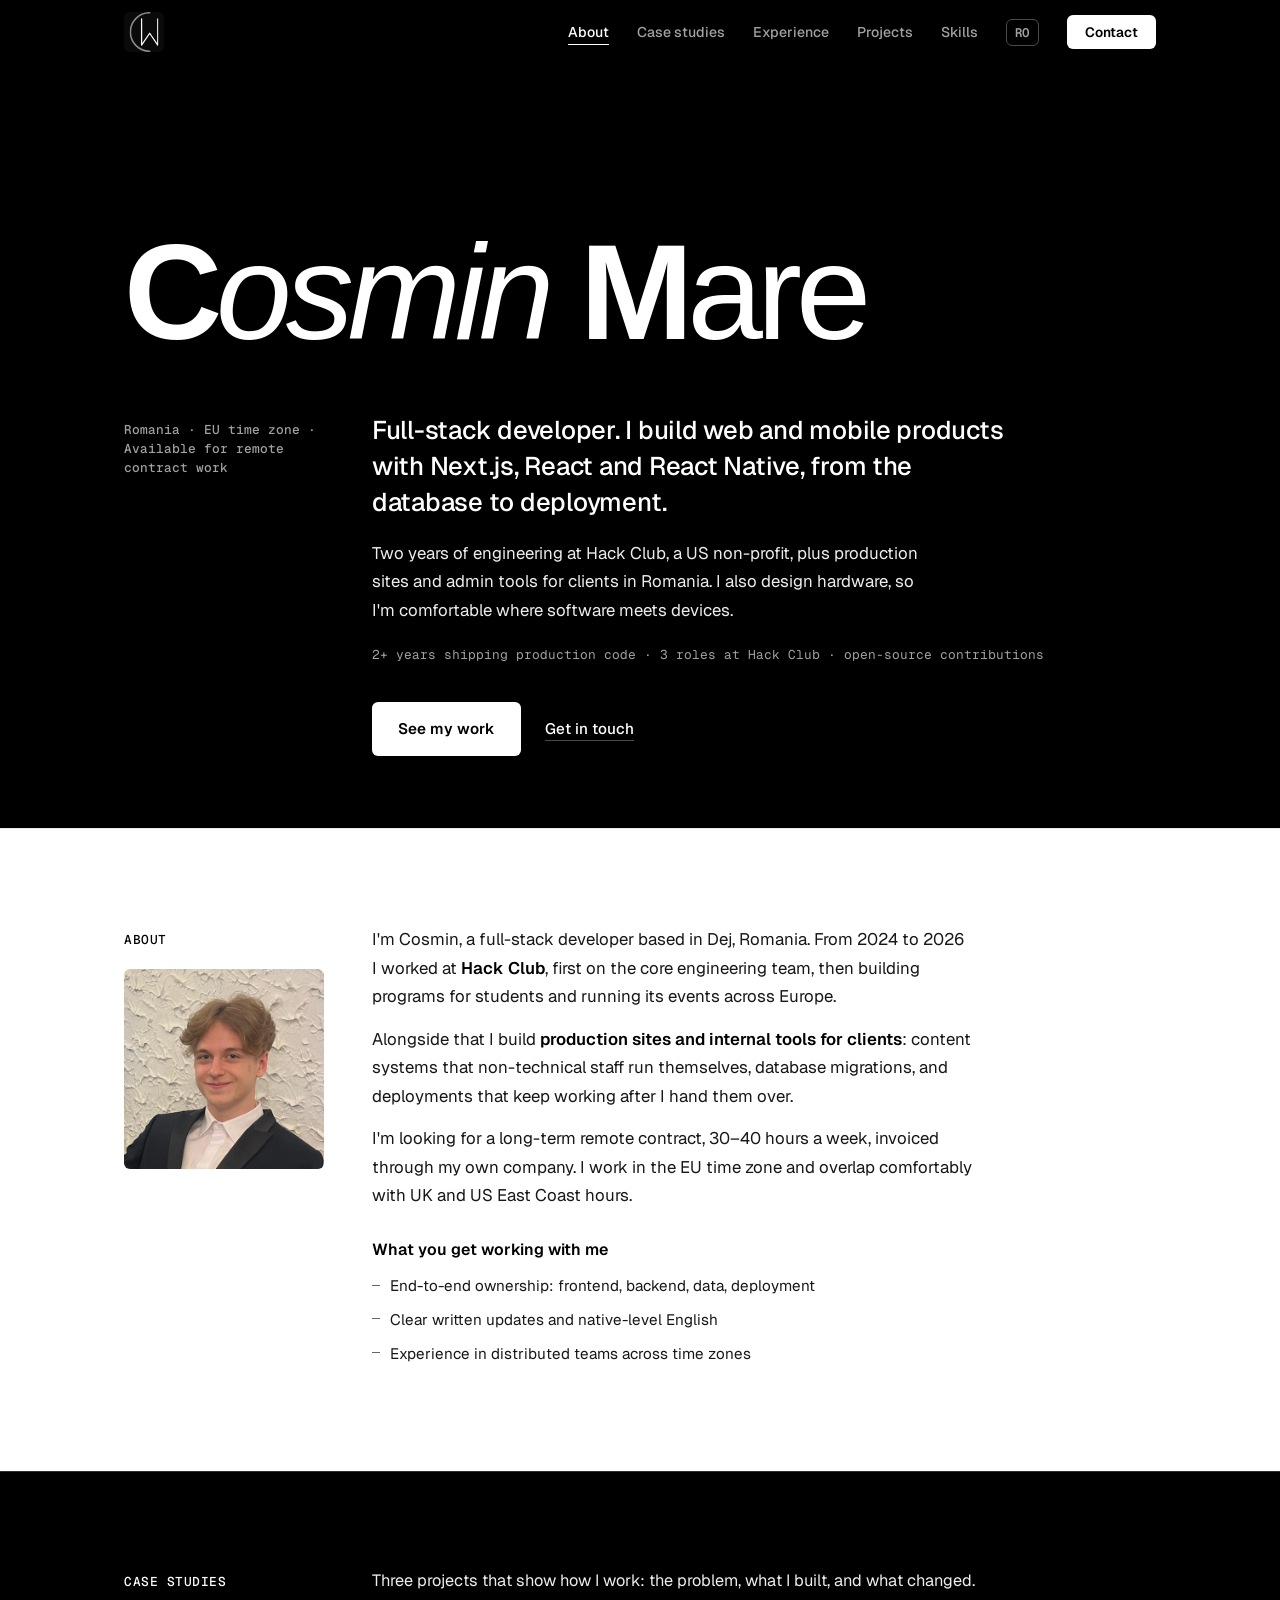
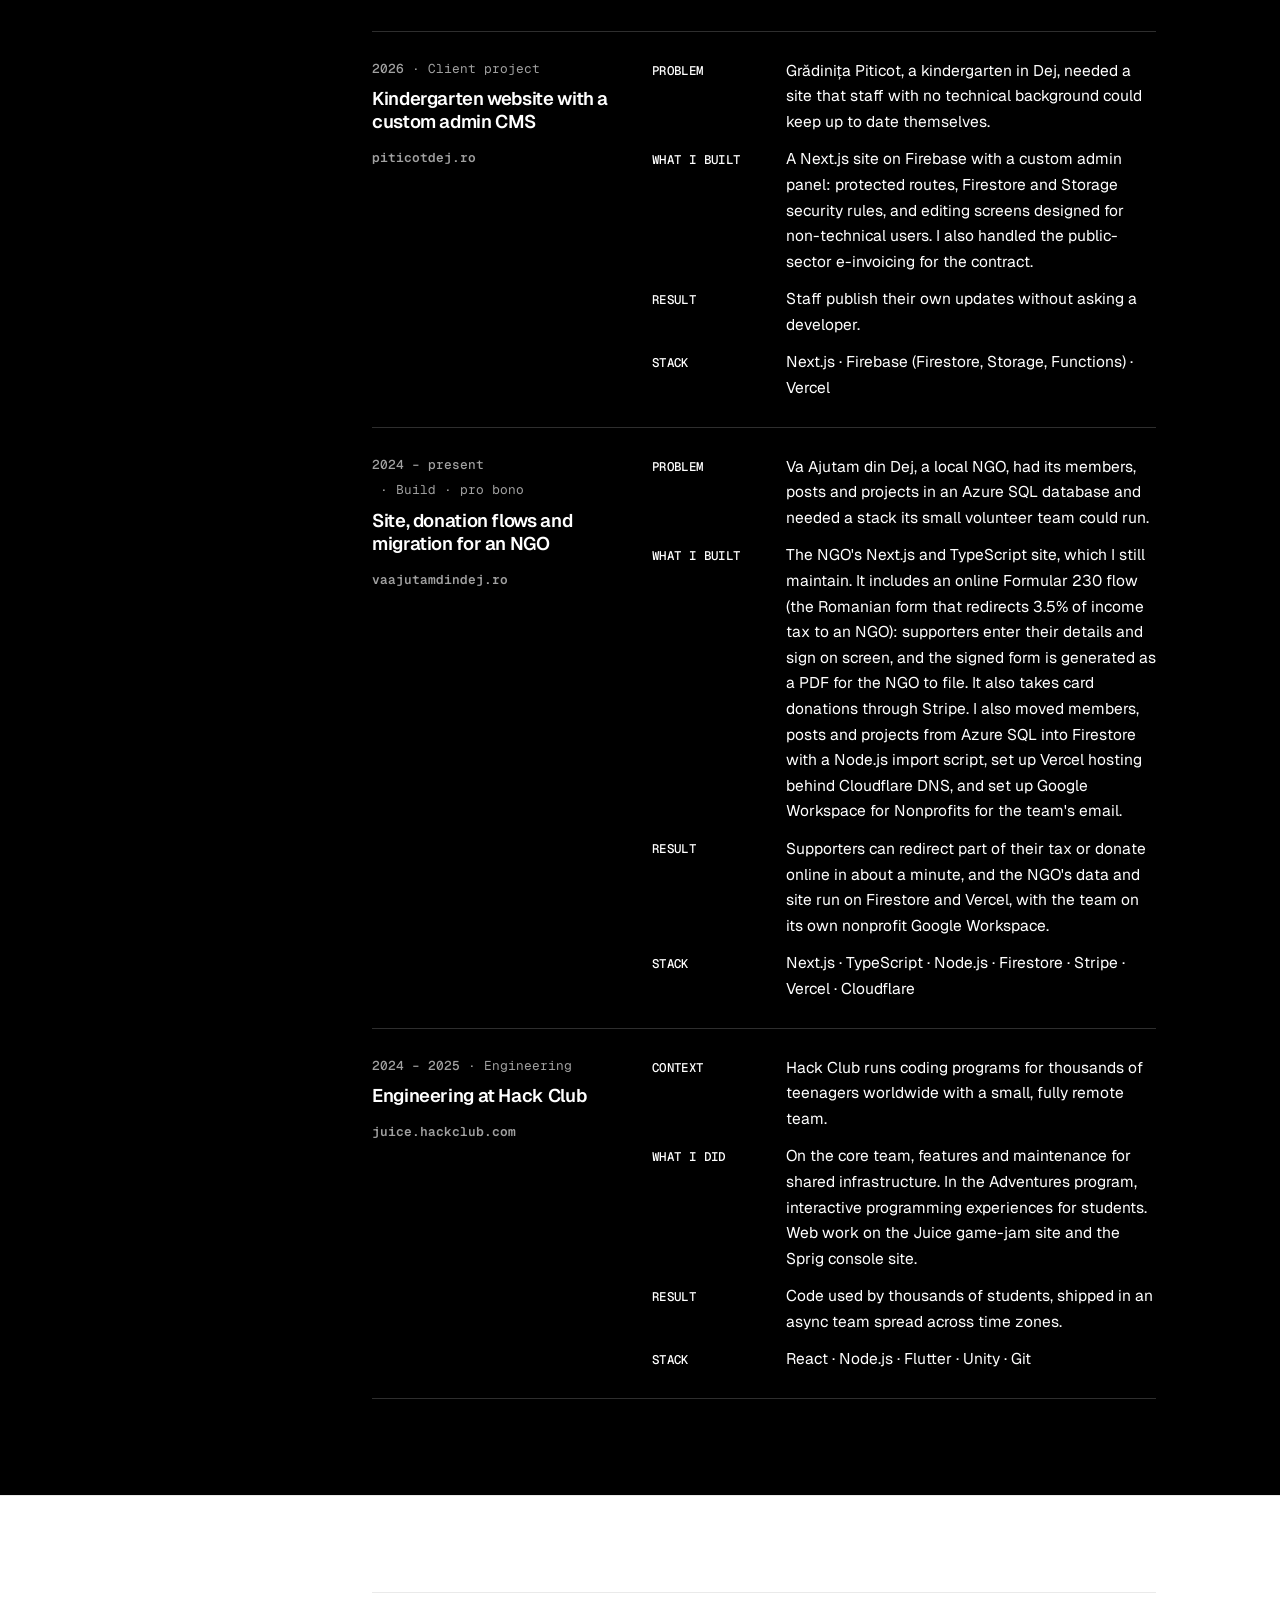
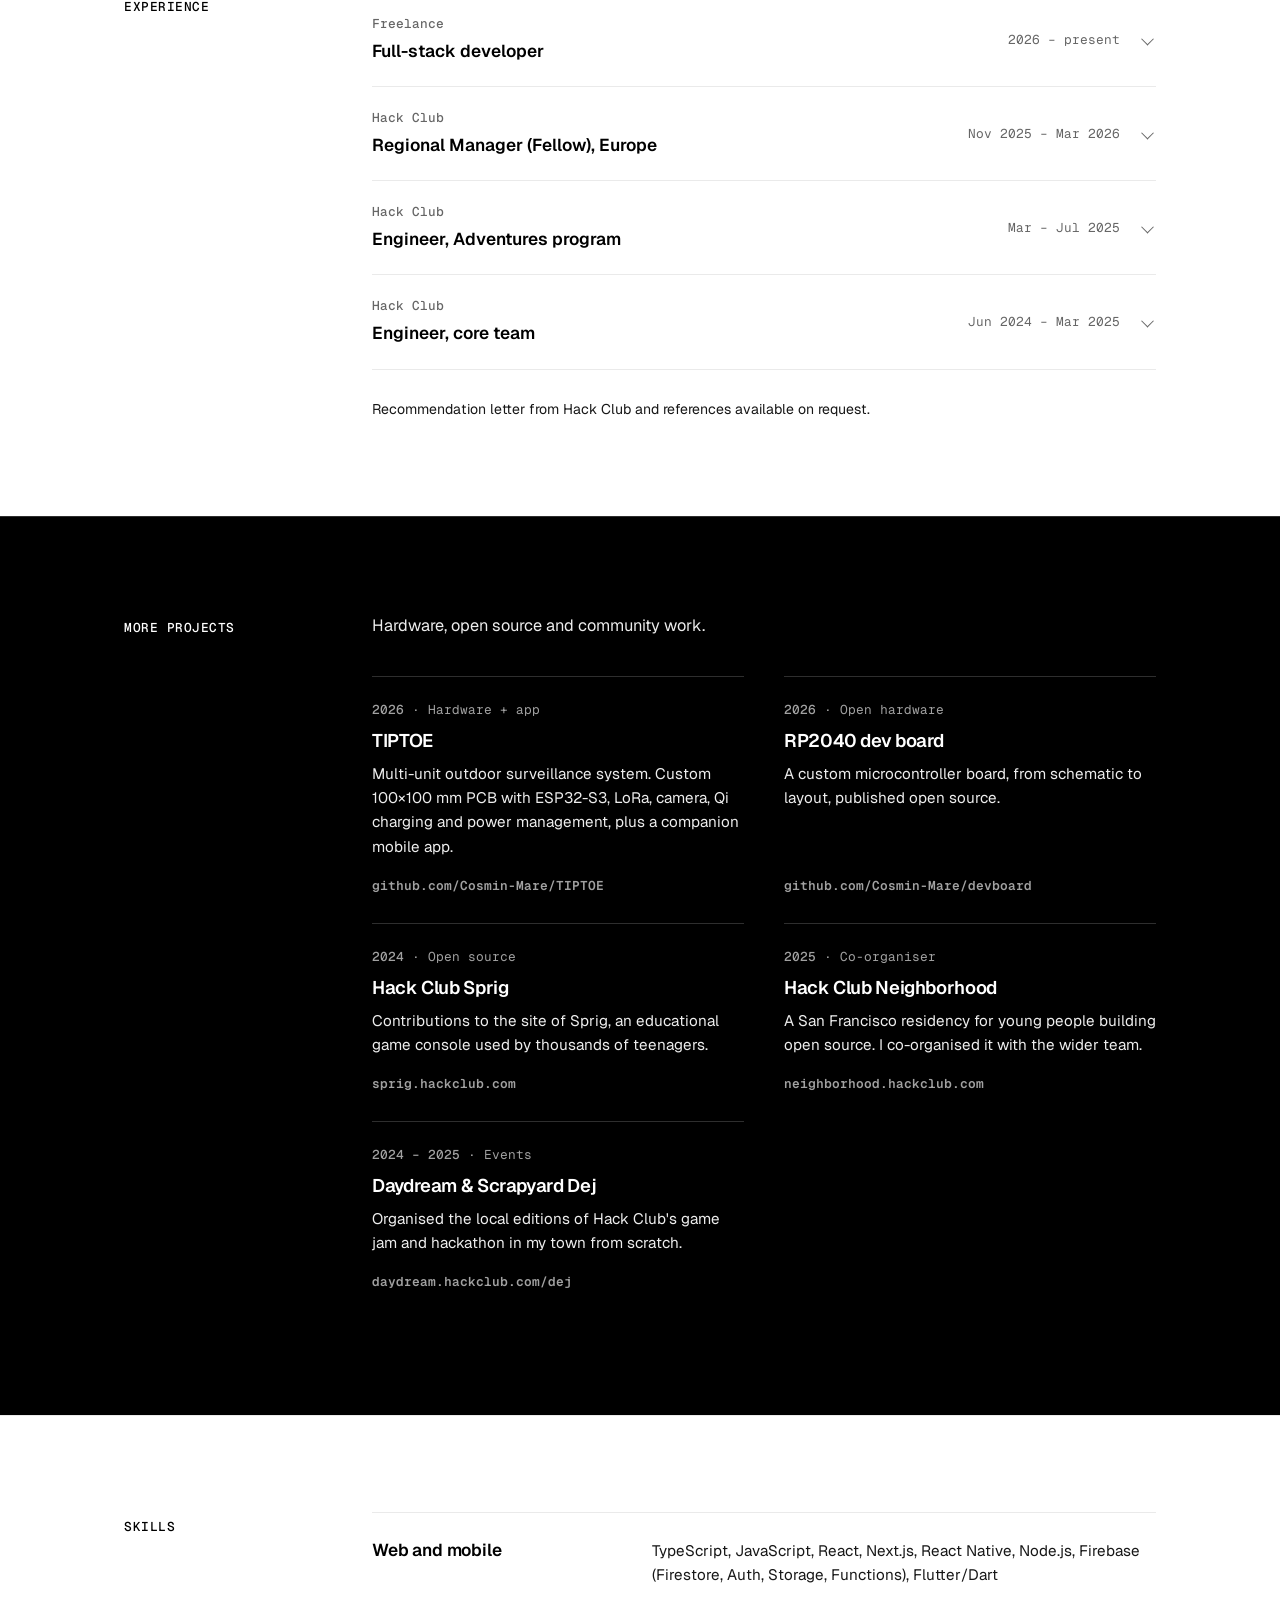
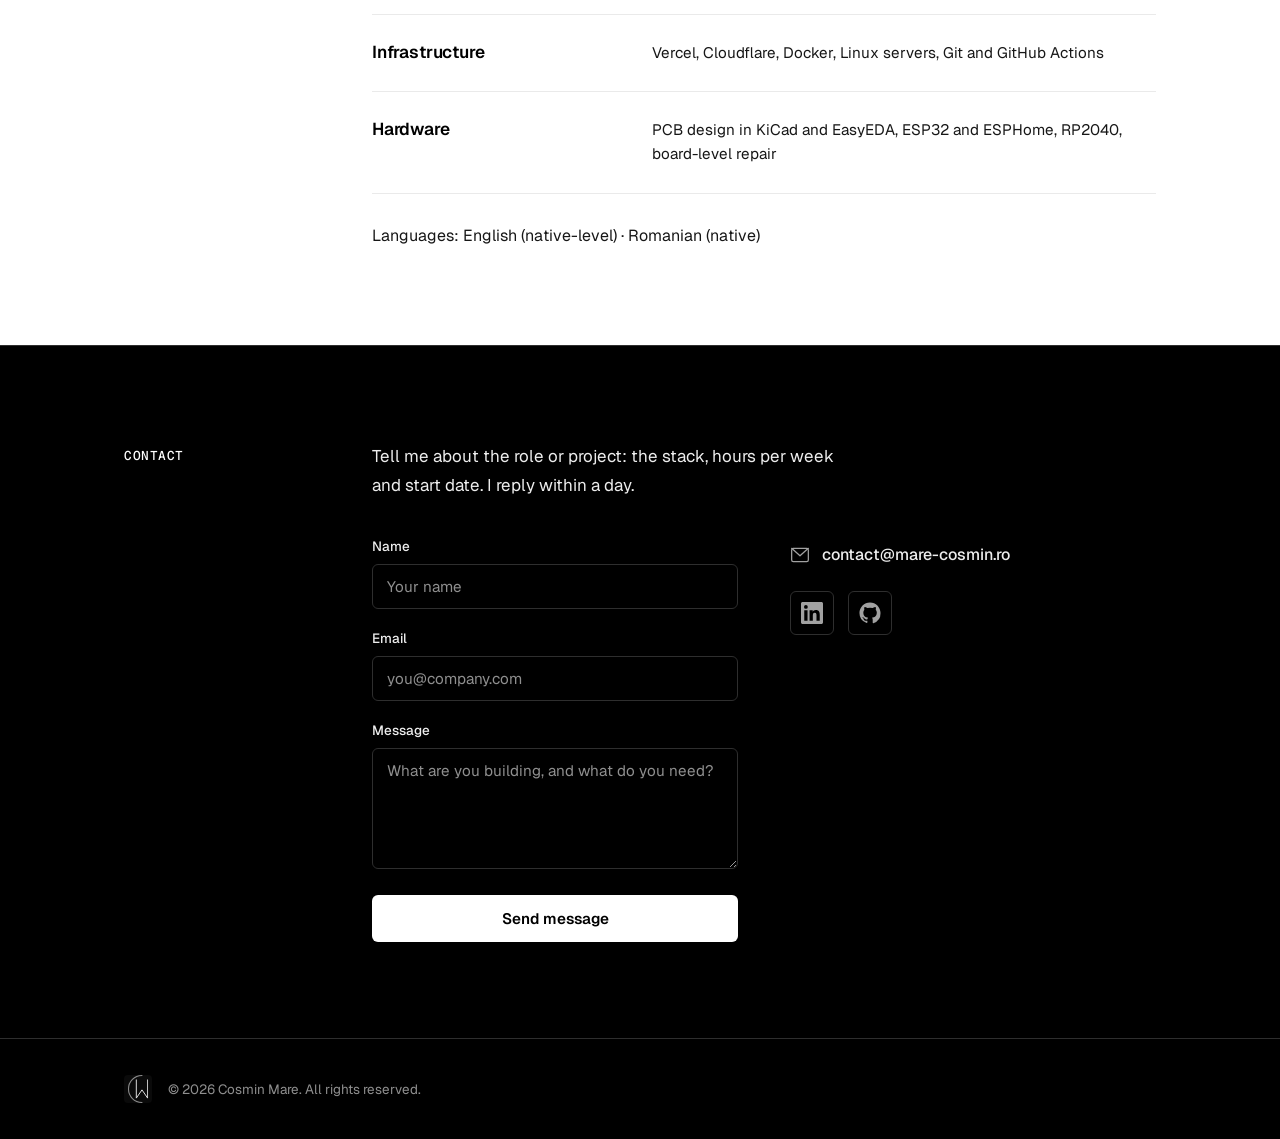
==== commit 647f2d3b: "Describe the full Va Ajutam din Dej build, not just the migration Co-Authored-By: Claude Sonnet 5.5 " ====
--- a/en/index.html
+++ b/en/index.html
@@ -122,17 +122,17 @@
                     <a class="proiect-cta" href="https://piticotdej.ro" target="_blank" rel="noopener noreferrer">piticotdej.ro</a>
                 </article>
                 <article class="case-item">
-                    <span class="proiect-meta"><span class="proiect-year">2024 – present</span><span class="proiect-kind">Migration · pro bono</span></span>
-                    <h3 class="proiect-title"><button type="button" class="case-toggle" aria-expanded="true"><span>Moving an NGO off Azure SQL</span><span class="case-chevron" aria-hidden="true"></span></button></h3>
+                    <span class="proiect-meta"><span class="proiect-year">2024 – present</span><span class="proiect-kind">Build · pro bono</span></span>
+                    <h3 class="proiect-title"><button type="button" class="case-toggle" aria-expanded="true"><span>Site, donation flows and migration for an NGO</span><span class="case-chevron" aria-hidden="true"></span></button></h3>
                     <dl class="case-facts">
                         <dt>Problem</dt>
                         <dd>Va Ajutam din Dej, a local NGO, had its members, posts and projects in an Azure SQL database and needed a stack its small volunteer team could run.</dd>
                         <dt>What I built</dt>
-                        <dd>A Node.js import script that moved members, posts and projects into Firestore, a rebuilt Next.js and TypeScript site, Vercel hosting behind Cloudflare DNS, and Google Workspace for Nonprofits for the team's email.</dd>
+                        <dd>The NGO's Next.js and TypeScript site, which I still maintain. It includes an online Formular 230 flow (the Romanian form that redirects 3.5% of income tax to an NGO): supporters enter their details and sign on screen, and the signed form is generated as a PDF for the NGO to file. It also takes card donations through Stripe. I also moved members, posts and projects from Azure SQL into Firestore with a Node.js import script, set up Vercel hosting behind Cloudflare DNS, and set up Google Workspace for Nonprofits for the team's email.</dd>
                         <dt>Result</dt>
-                        <dd>The NGO's data and site now live on Firestore and Vercel, with the team on its own nonprofit Google Workspace.</dd>
+                        <dd>Supporters can redirect part of their tax or donate online in about a minute, and the NGO's data and site run on Firestore and Vercel, with the team on its own nonprofit Google Workspace.</dd>
                         <dt>Stack</dt>
-                        <dd>Next.js · TypeScript · Node.js · Firestore · Vercel · Cloudflare</dd>
+                        <dd>Next.js · TypeScript · Node.js · Firestore · Stripe · Vercel · Cloudflare</dd>
                     </dl>
                     <a class="proiect-cta" href="https://vaajutamdindej.ro" target="_blank" rel="noopener noreferrer">vaajutamdindej.ro</a>
                 </article>
--- a/styles.css
+++ b/styles.css
@@ -156,9 +156,8 @@
     left: 0;
     right: 0;
     z-index: 100;
-    background: rgba(0, 0, 0, 0.92);
-    backdrop-filter: blur(14px);
-    -webkit-backdrop-filter: blur(14px);
+    /* Solid on purpose: backdrop-filter on a fixed bar flickers while scrolling over black/white sections */
+    background: #000000;
     border-bottom: 1px solid transparent;
     transition: border-color 0.3s ease;
 }
@@ -1108,8 +1107,7 @@
         top: 64px;
         left: 0;
         right: 0;
-        background: rgba(0, 0, 0, 0.97);
-        backdrop-filter: blur(14px);
+        background: #000000;
         flex-direction: column;
         padding: 22px;
         gap: 18px;
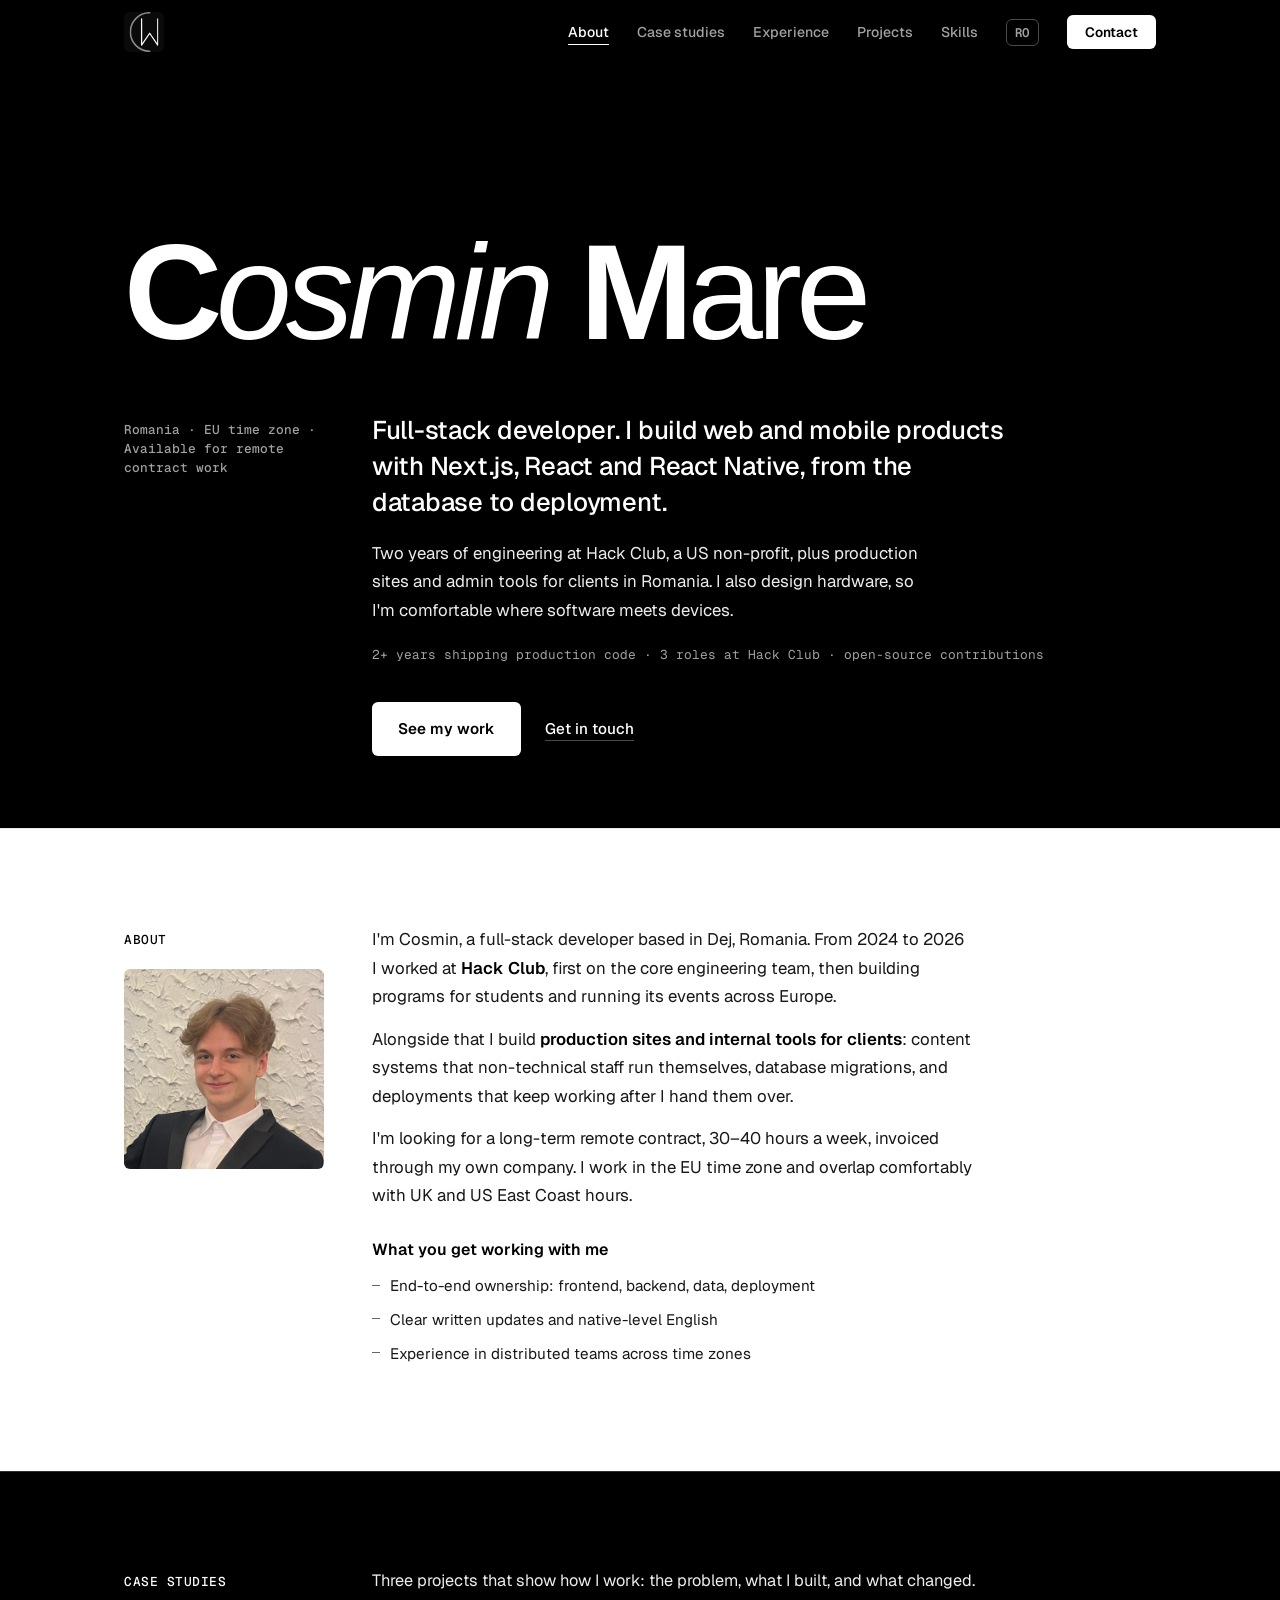
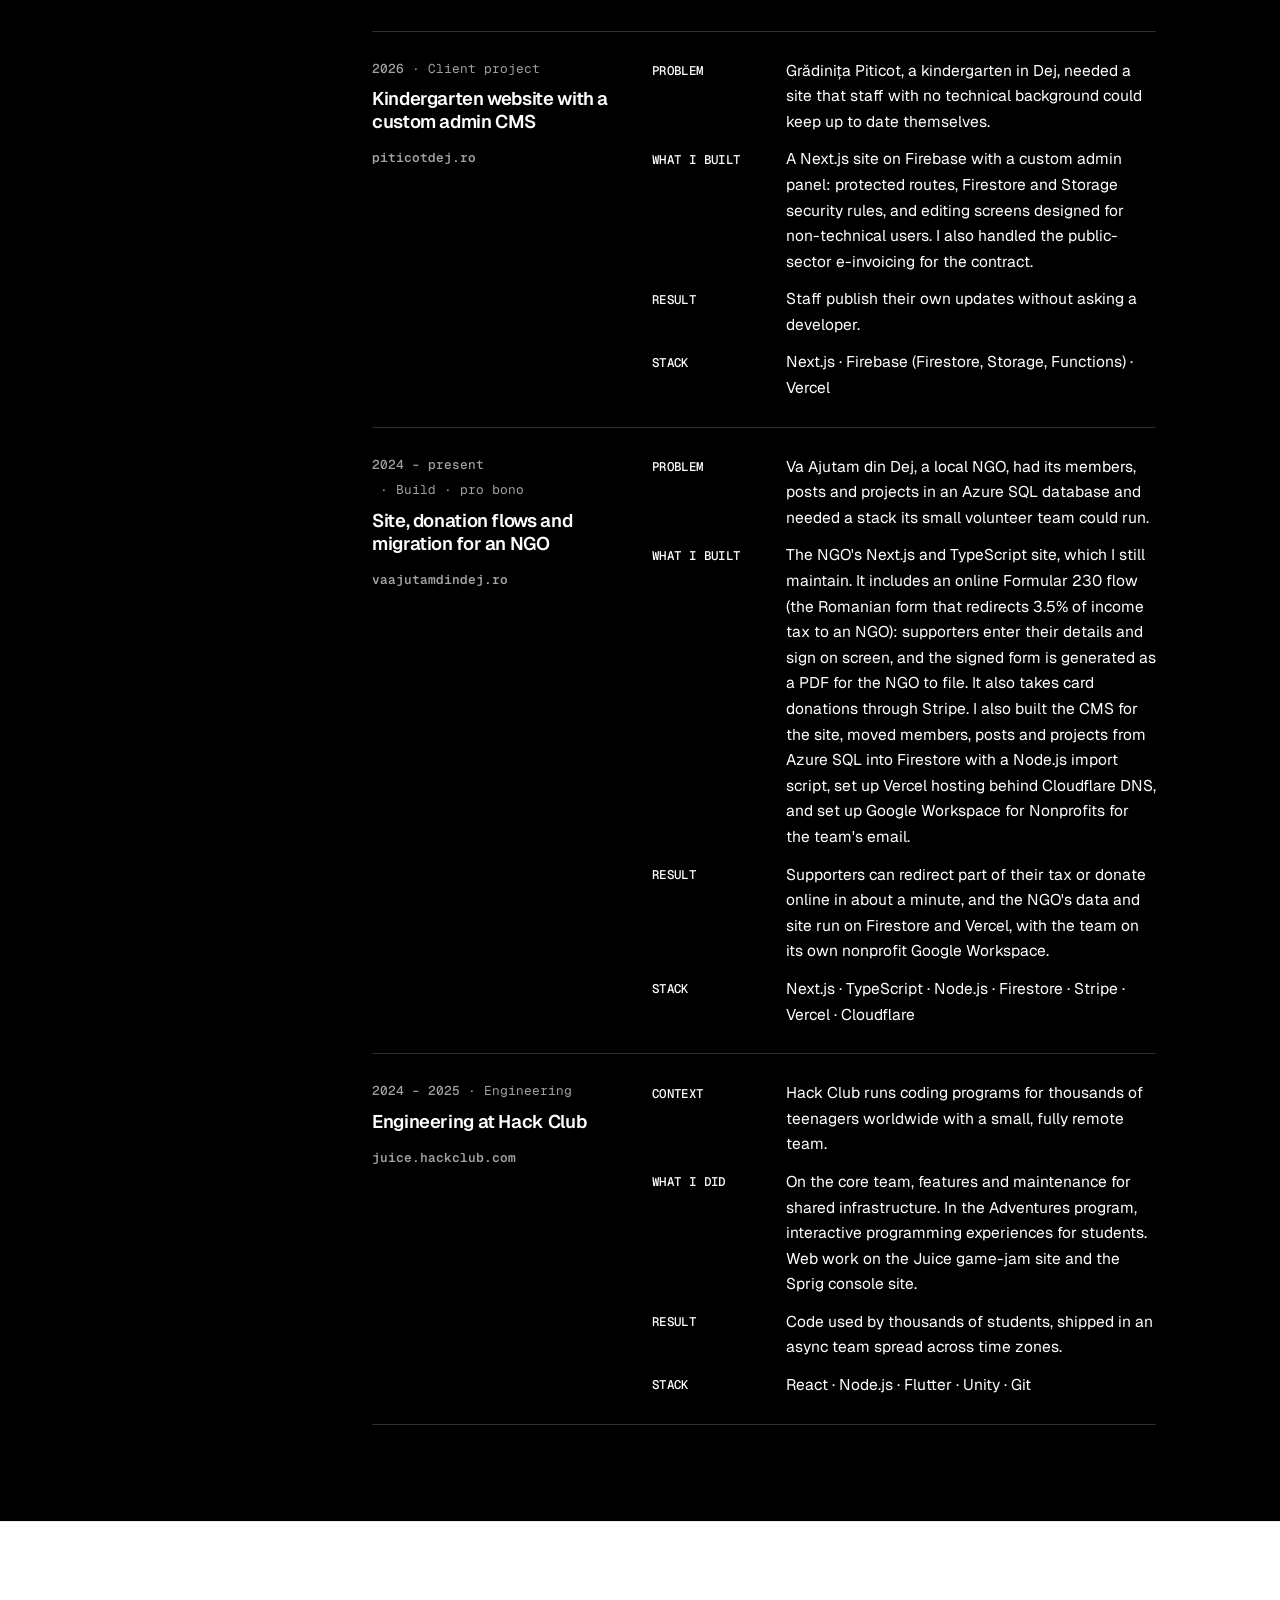
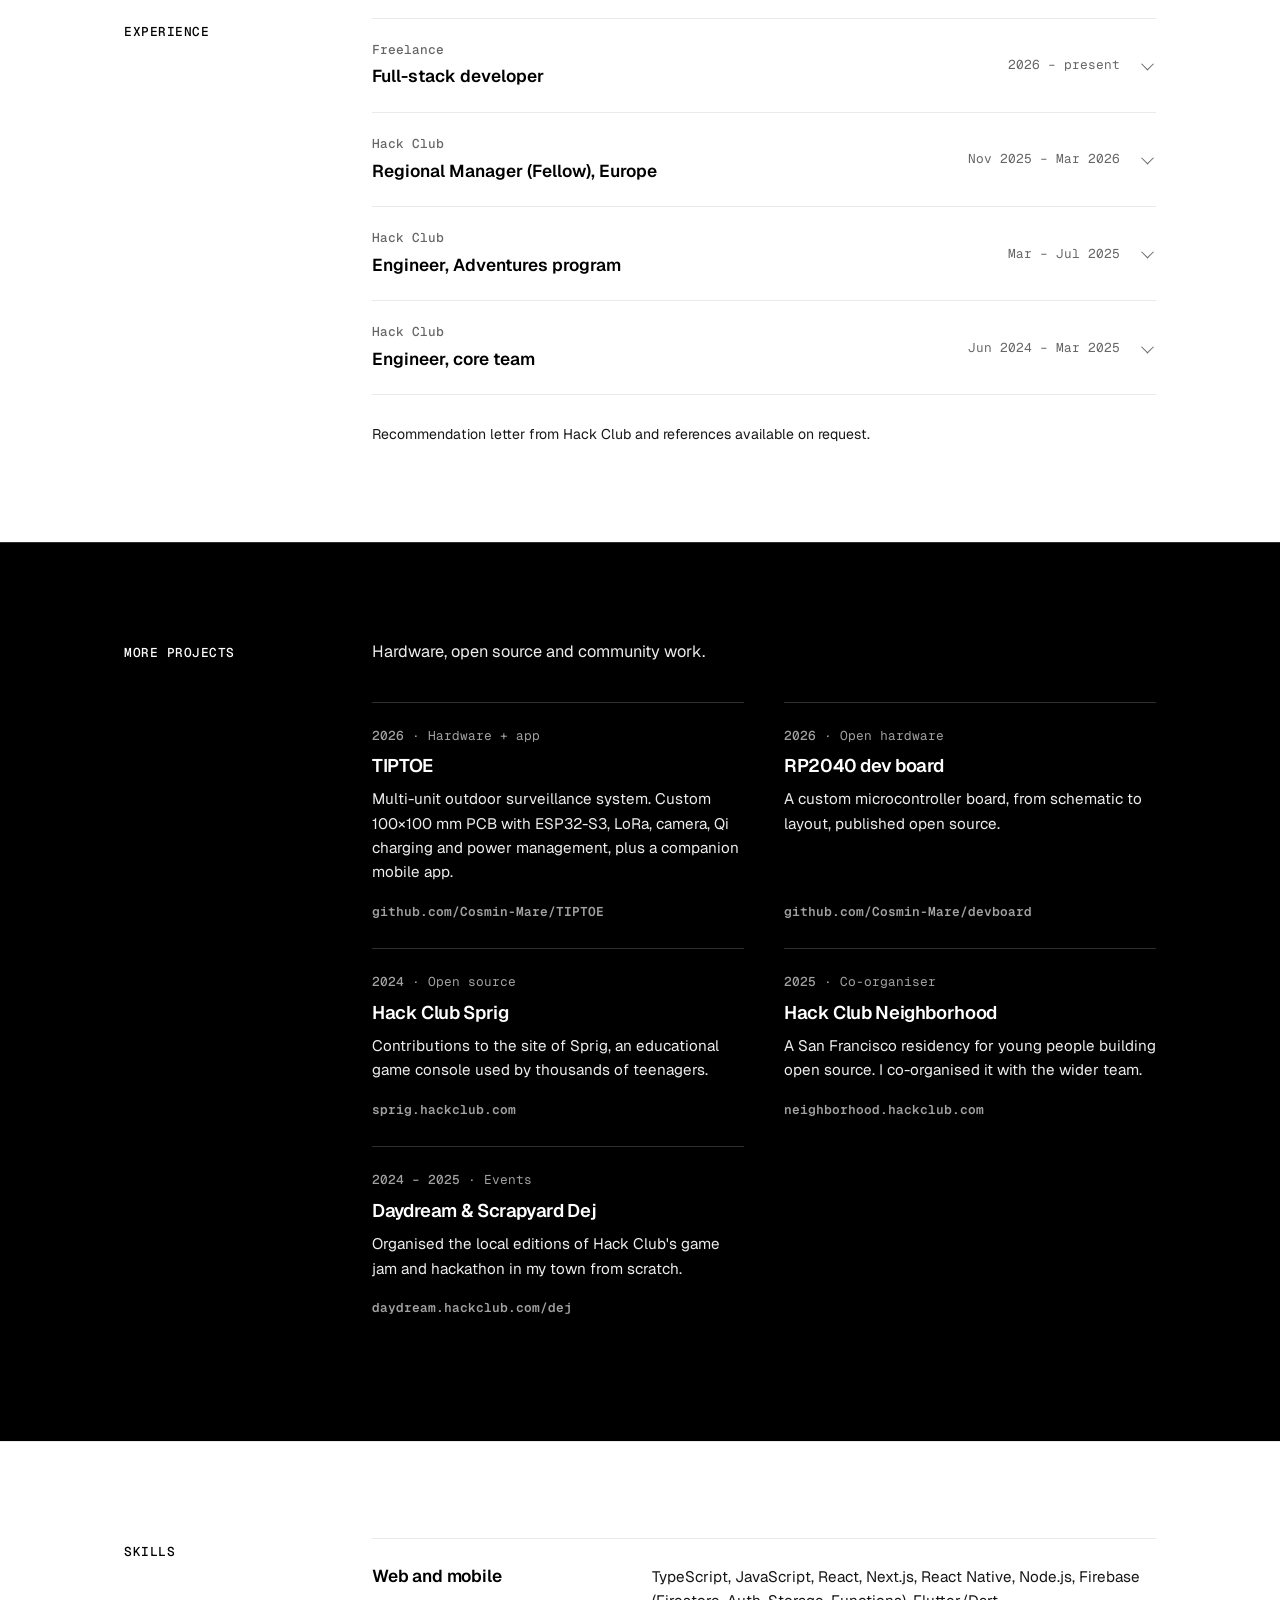
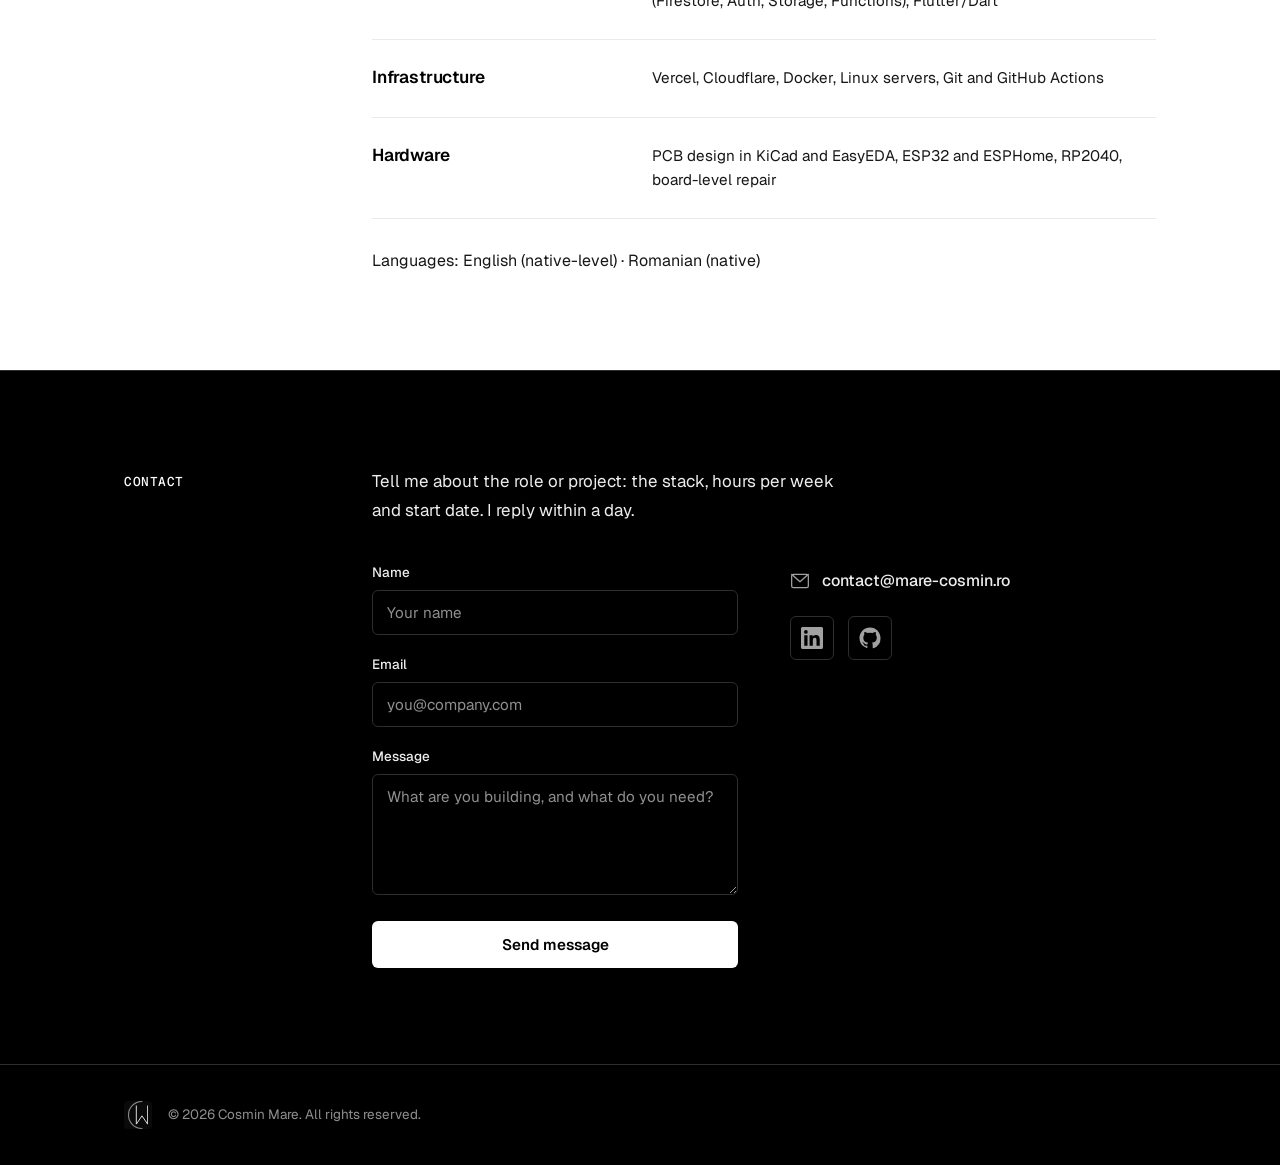
==== commit 11171fb5: "Mention the CMS built for Va Ajutam din Dej Co-Authored-By: Claude Sonnet 5.5 <noreply@anthropic.com" ====
--- a/en/index.html
+++ b/en/index.html
@@ -128,7 +128,7 @@
                         <dt>Problem</dt>
                         <dd>Va Ajutam din Dej, a local NGO, had its members, posts and projects in an Azure SQL database and needed a stack its small volunteer team could run.</dd>
                         <dt>What I built</dt>
-                        <dd>The NGO's Next.js and TypeScript site, which I still maintain. It includes an online Formular 230 flow (the Romanian form that redirects 3.5% of income tax to an NGO): supporters enter their details and sign on screen, and the signed form is generated as a PDF for the NGO to file. It also takes card donations through Stripe. I also moved members, posts and projects from Azure SQL into Firestore with a Node.js import script, set up Vercel hosting behind Cloudflare DNS, and set up Google Workspace for Nonprofits for the team's email.</dd>
+                        <dd>The NGO's Next.js and TypeScript site, which I still maintain. It includes an online Formular 230 flow (the Romanian form that redirects 3.5% of income tax to an NGO): supporters enter their details and sign on screen, and the signed form is generated as a PDF for the NGO to file. It also takes card donations through Stripe. I also built the CMS for the site, moved members, posts and projects from Azure SQL into Firestore with a Node.js import script, set up Vercel hosting behind Cloudflare DNS, and set up Google Workspace for Nonprofits for the team's email.</dd>
                         <dt>Result</dt>
                         <dd>Supporters can redirect part of their tax or donate online in about a minute, and the NGO's data and site run on Firestore and Vercel, with the team on its own nonprofit Google Workspace.</dd>
                         <dt>Stack</dt>
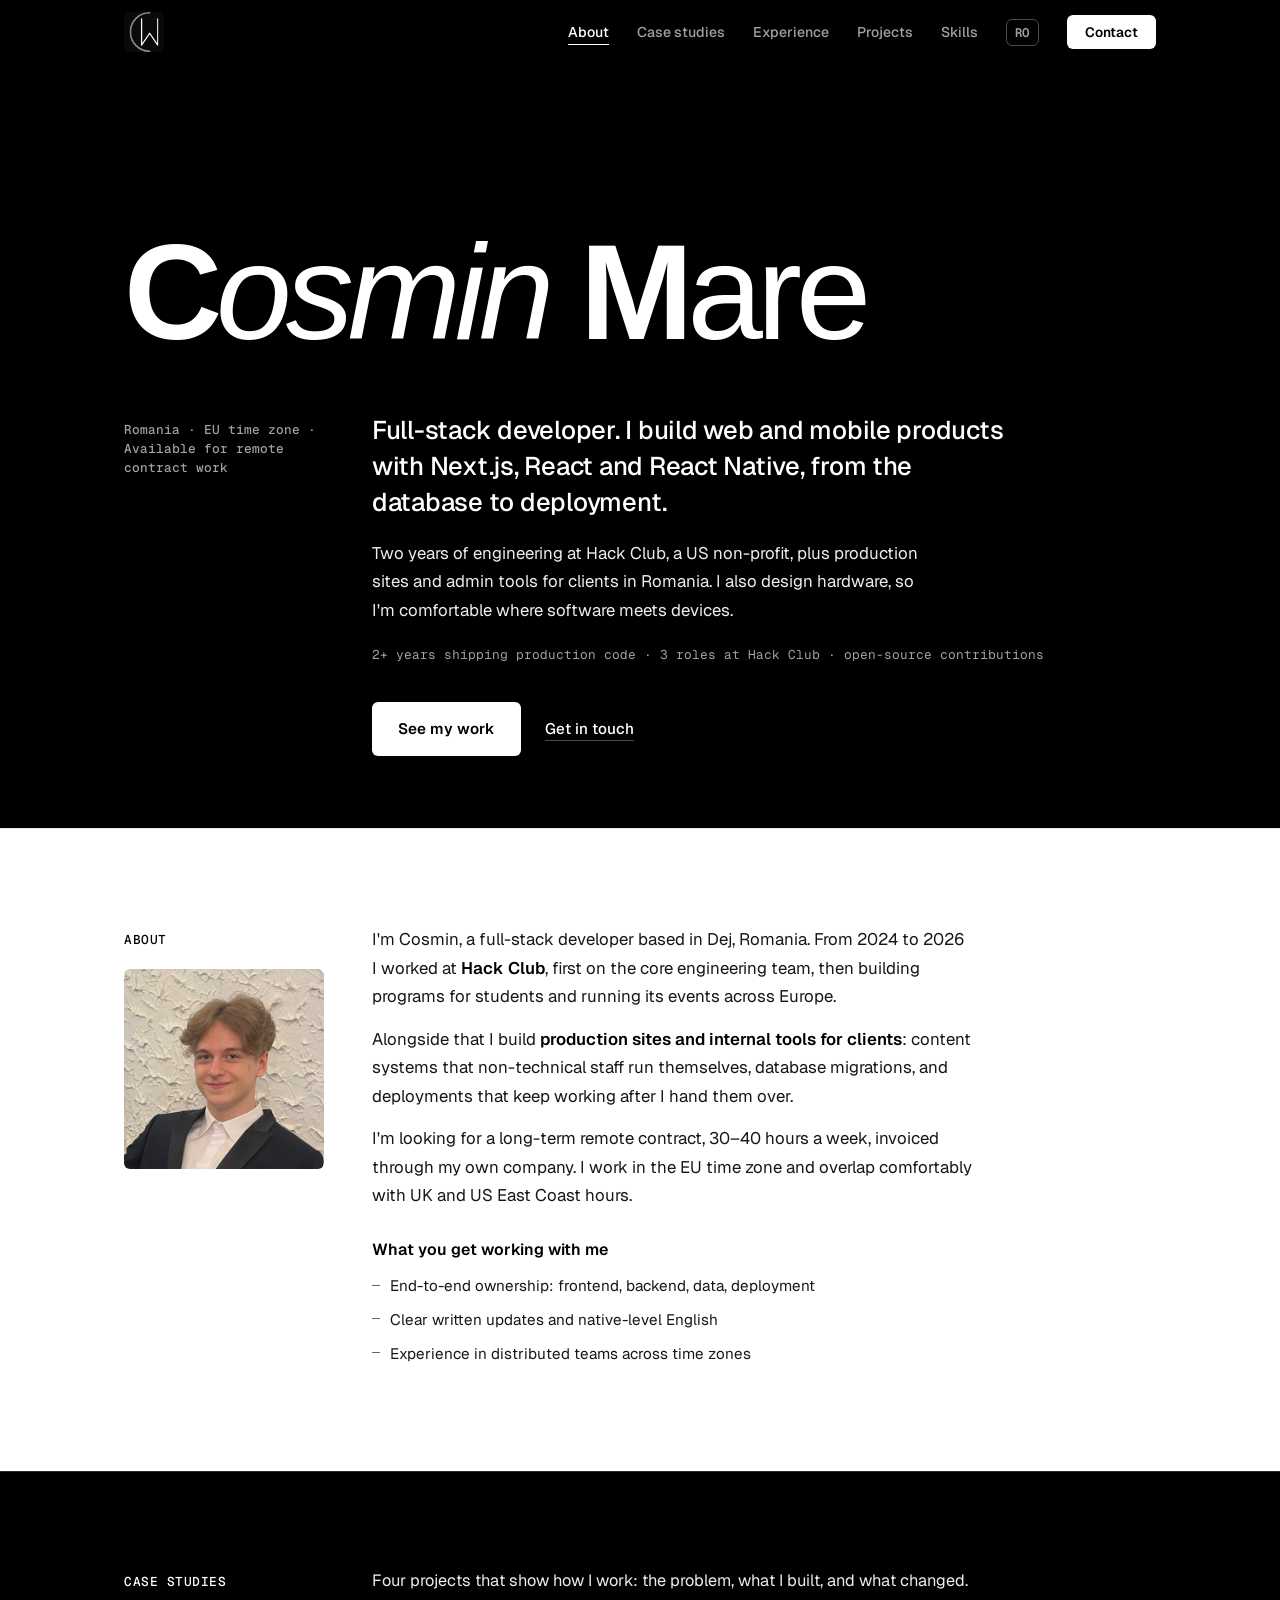
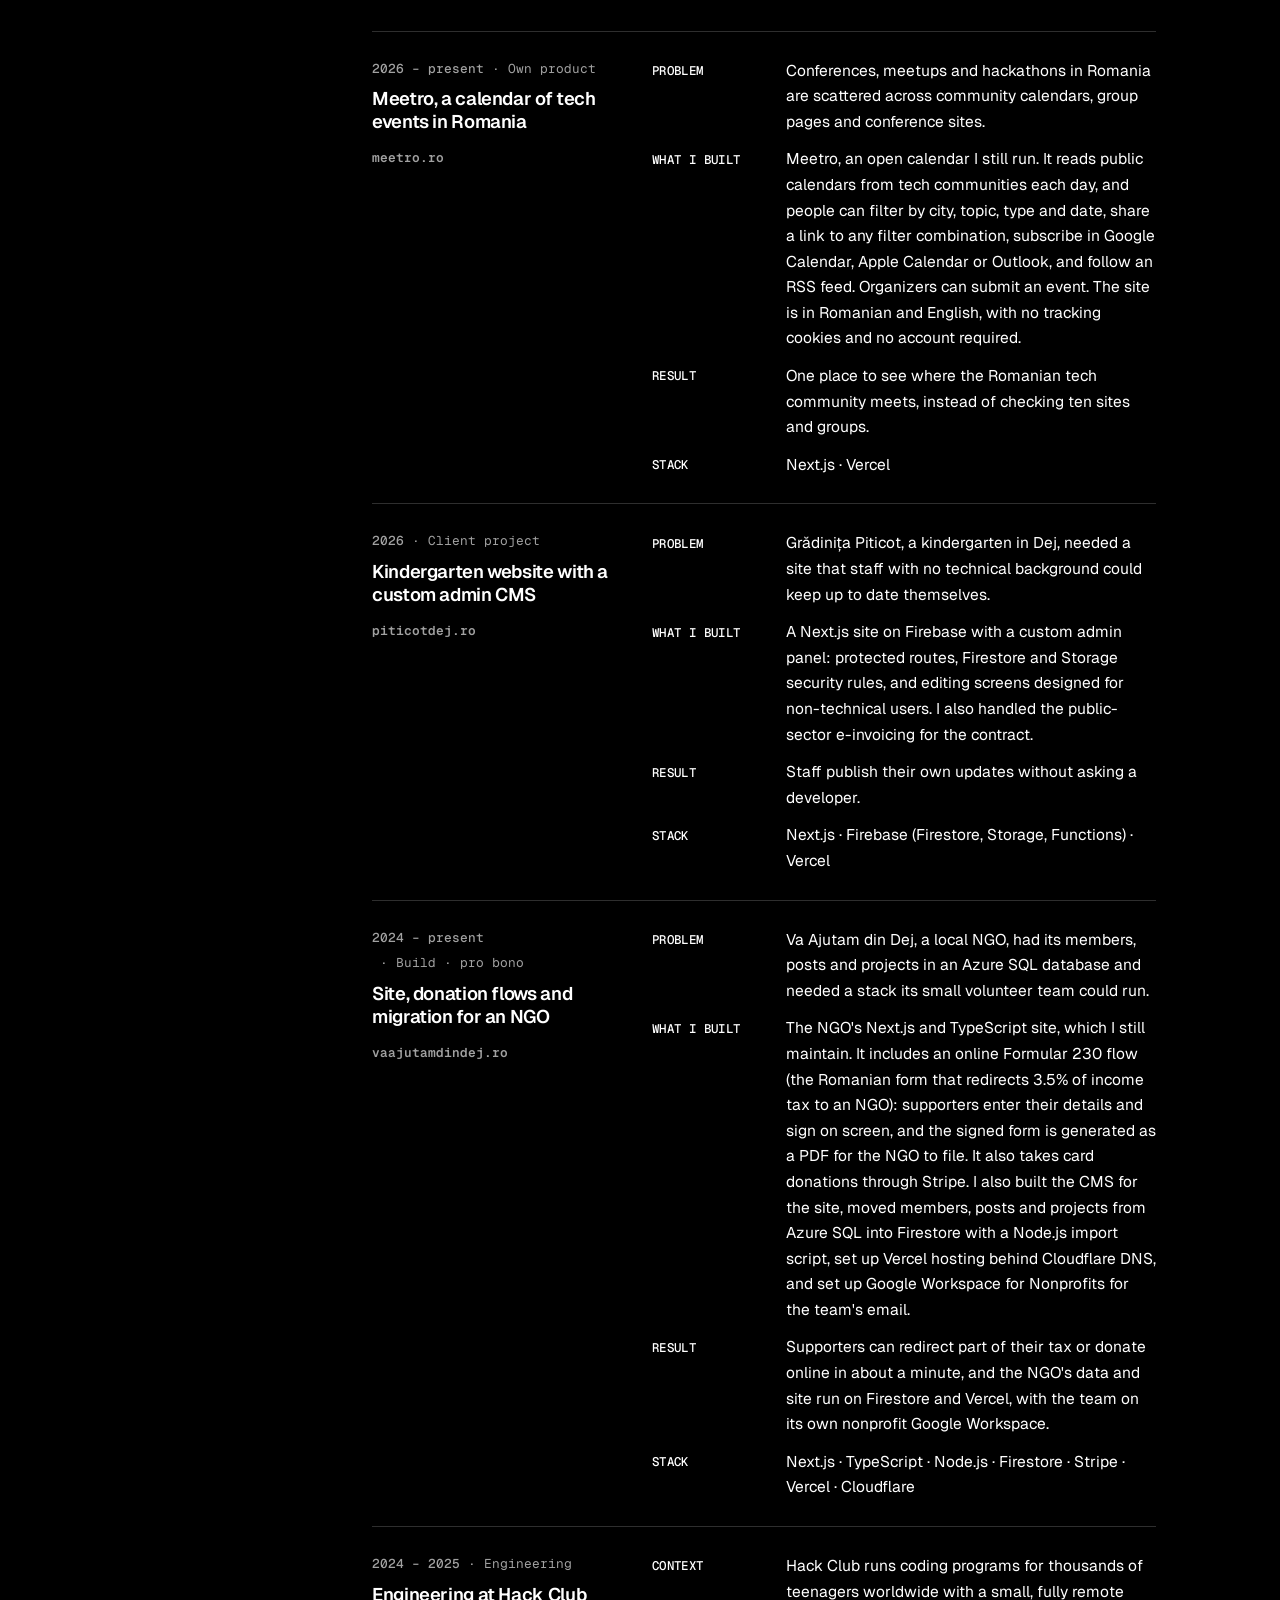
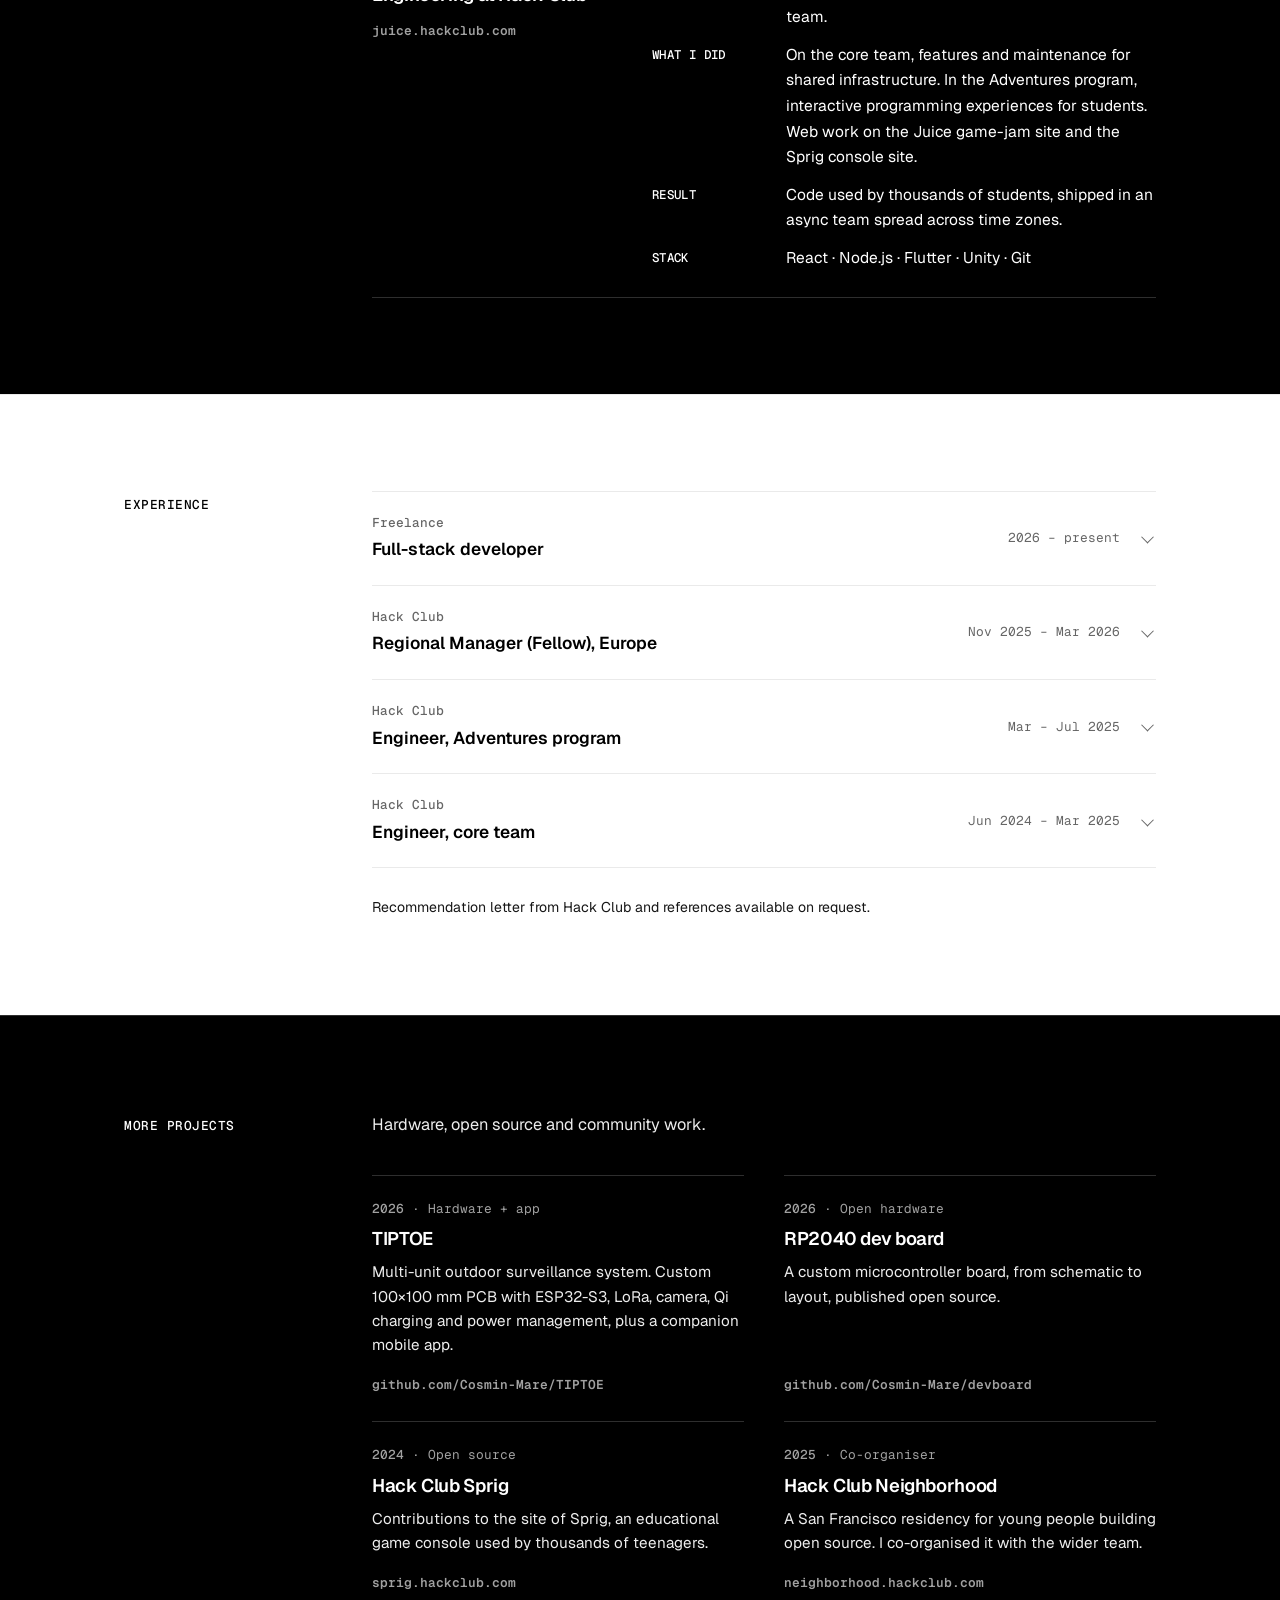
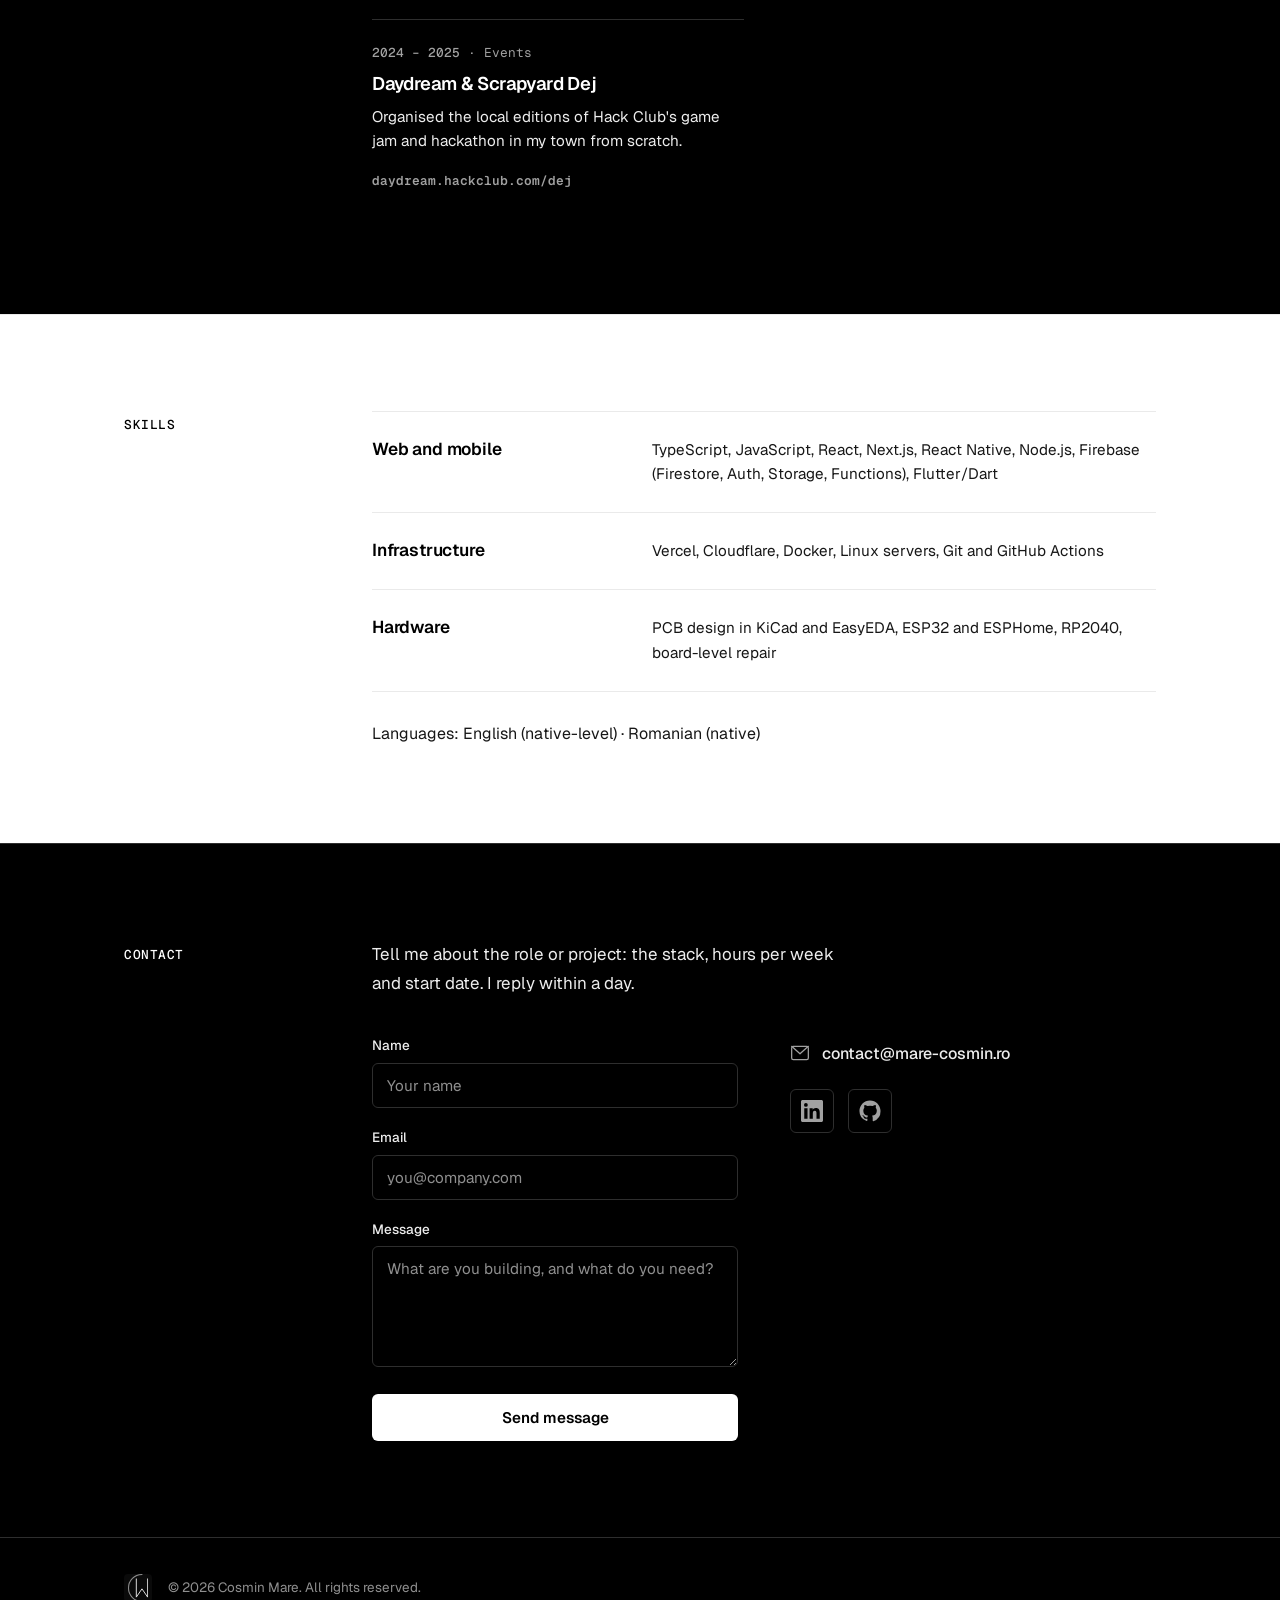
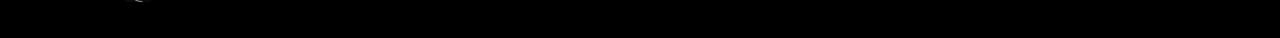
==== commit 03a02f27: "Add Meetro to the Romanian and English project lists. Co-authored-by: Cursor <cursoragent@cursor.com" ====
--- a/en/index.html
+++ b/en/index.html
@@ -104,8 +104,23 @@
     <section class="section section-alt" id="work">
         <div class="container">
             <h2 class="section-title">Case studies</h2>
-            <p class="section-lead">Three projects that show how I work: the problem, what I built, and what changed.</p>
+            <p class="section-lead">Four projects that show how I work: the problem, what I built, and what changed.</p>
             <div class="case-list">
+                <article class="case-item">
+                    <span class="proiect-meta"><span class="proiect-year">2026 – present</span><span class="proiect-kind">Own product</span></span>
+                    <h3 class="proiect-title"><button type="button" class="case-toggle" aria-expanded="true"><span>Meetro, a calendar of tech events in Romania</span><span class="case-chevron" aria-hidden="true"></span></button></h3>
+                    <dl class="case-facts">
+                        <dt>Problem</dt>
+                        <dd>Conferences, meetups and hackathons in Romania are scattered across community calendars, group pages and conference sites.</dd>
+                        <dt>What I built</dt>
+                        <dd>Meetro, an open calendar I still run. It reads public calendars from tech communities each day, and people can filter by city, topic, type and date, share a link to any filter combination, subscribe in Google Calendar, Apple Calendar or Outlook, and follow an RSS feed. Organizers can submit an event. The site is in Romanian and English, with no tracking cookies and no account required.</dd>
+                        <dt>Result</dt>
+                        <dd>One place to see where the Romanian tech community meets, instead of checking ten sites and groups.</dd>
+                        <dt>Stack</dt>
+                        <dd>Next.js · Vercel</dd>
+                    </dl>
+                    <a class="proiect-cta" href="https://www.meetro.ro/" target="_blank" rel="noopener noreferrer">meetro.ro</a>
+                </article>
                 <article class="case-item">
                     <span class="proiect-meta"><span class="proiect-year">2026</span><span class="proiect-kind">Client project</span></span>
                     <h3 class="proiect-title"><button type="button" class="case-toggle" aria-expanded="true"><span>Kindergarten website with a custom admin CMS</span><span class="case-chevron" aria-hidden="true"></span></button></h3>
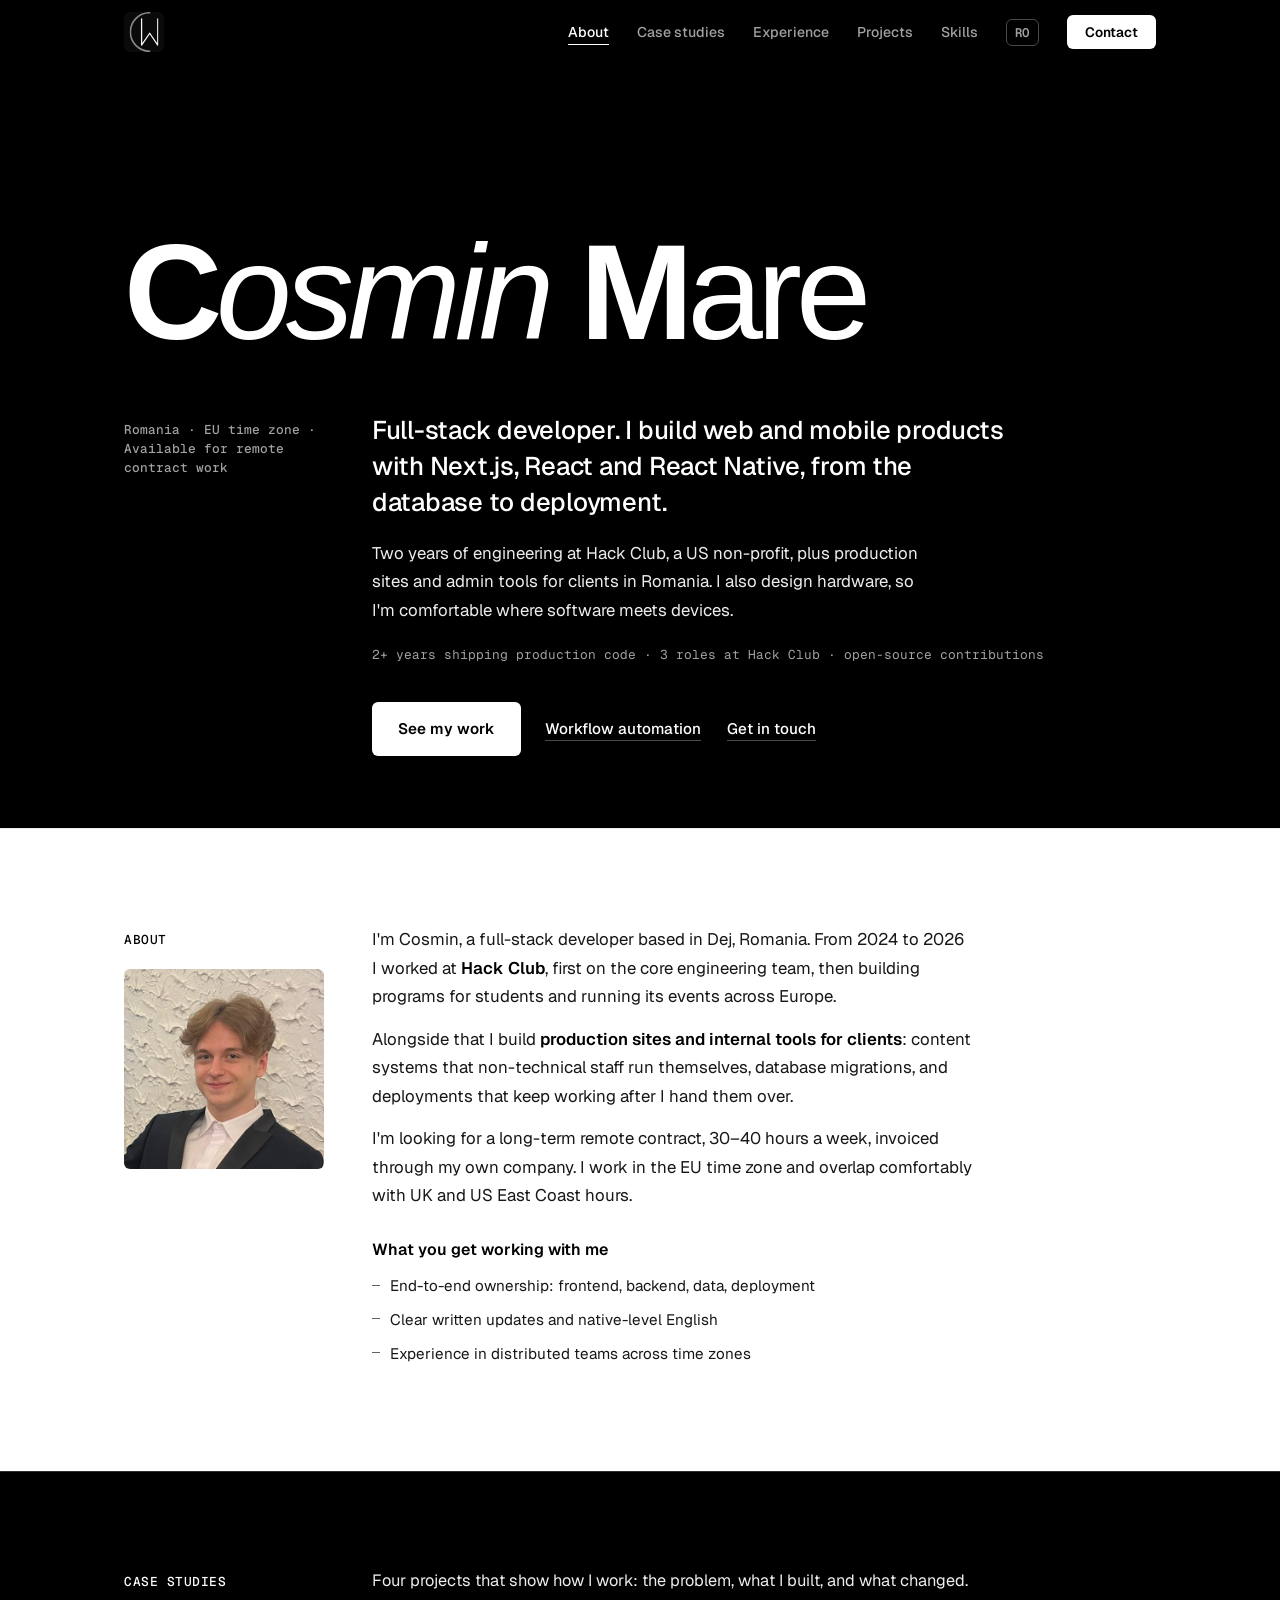
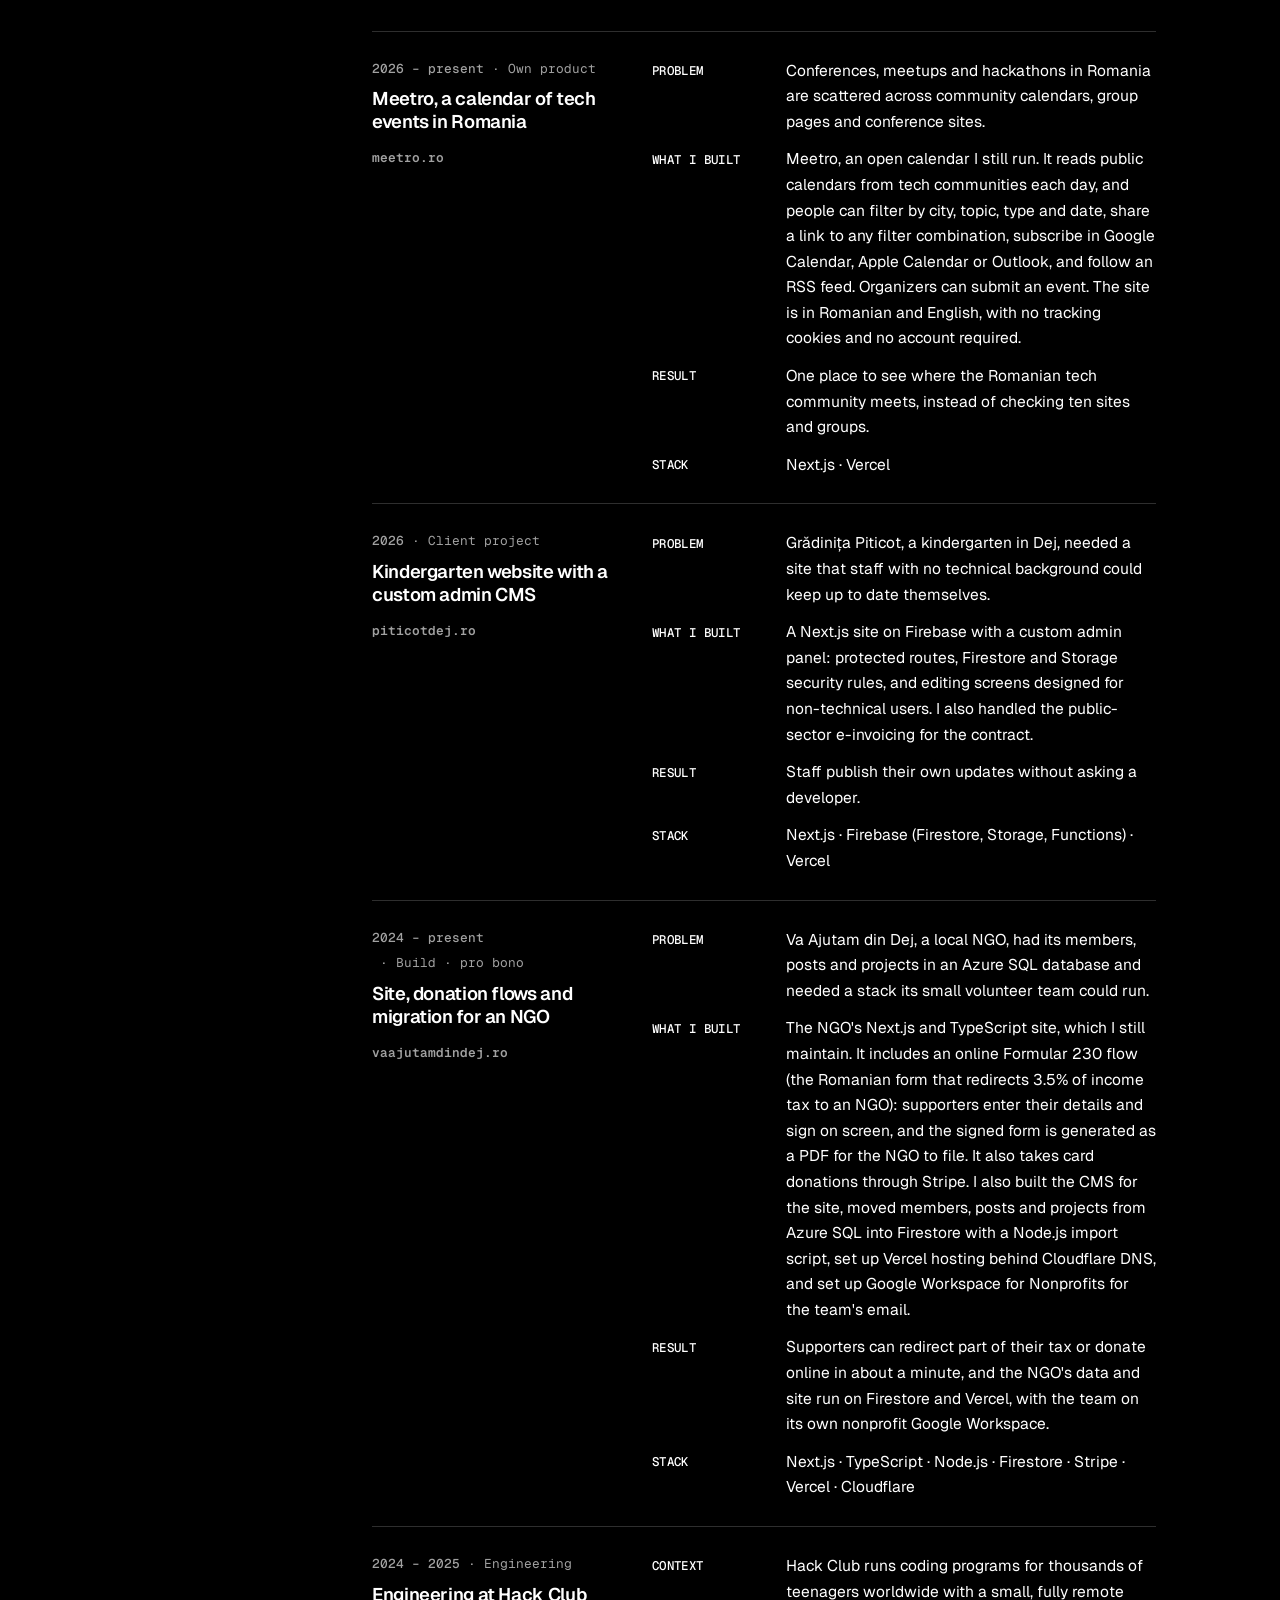
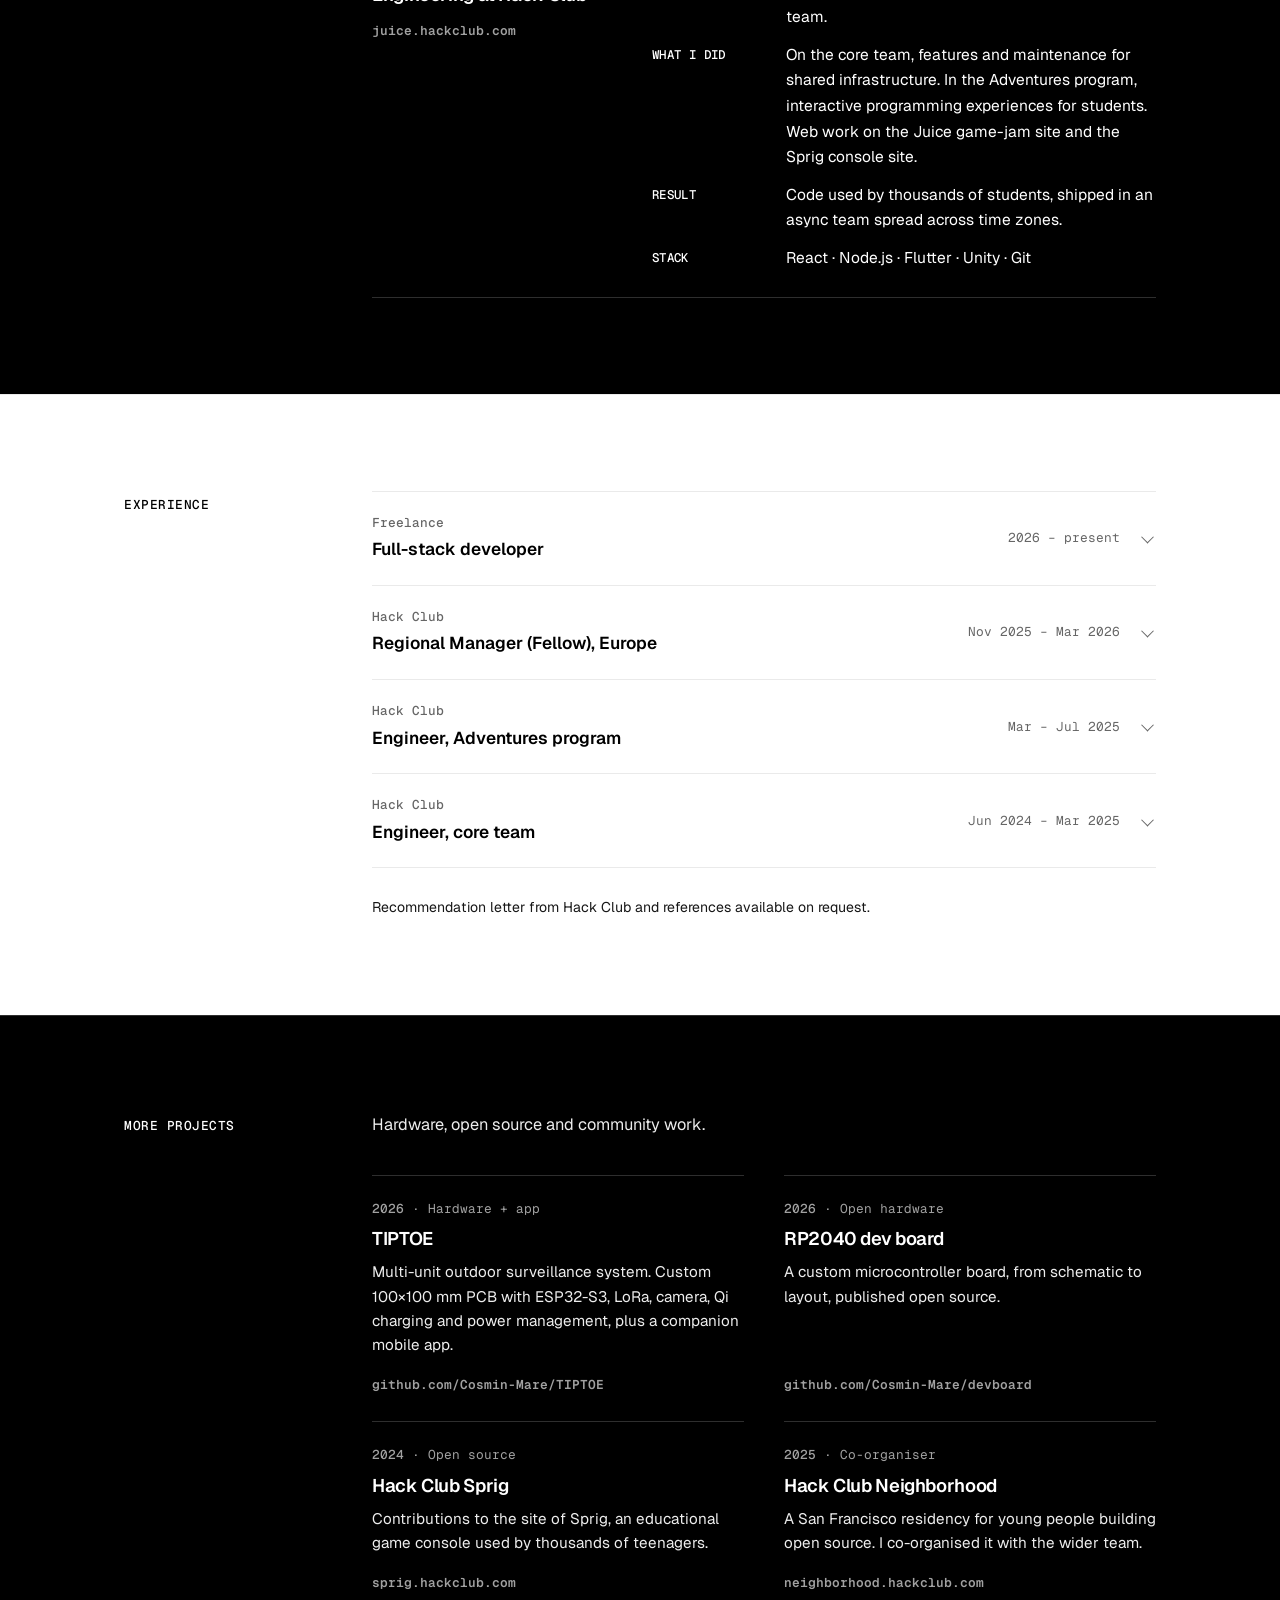
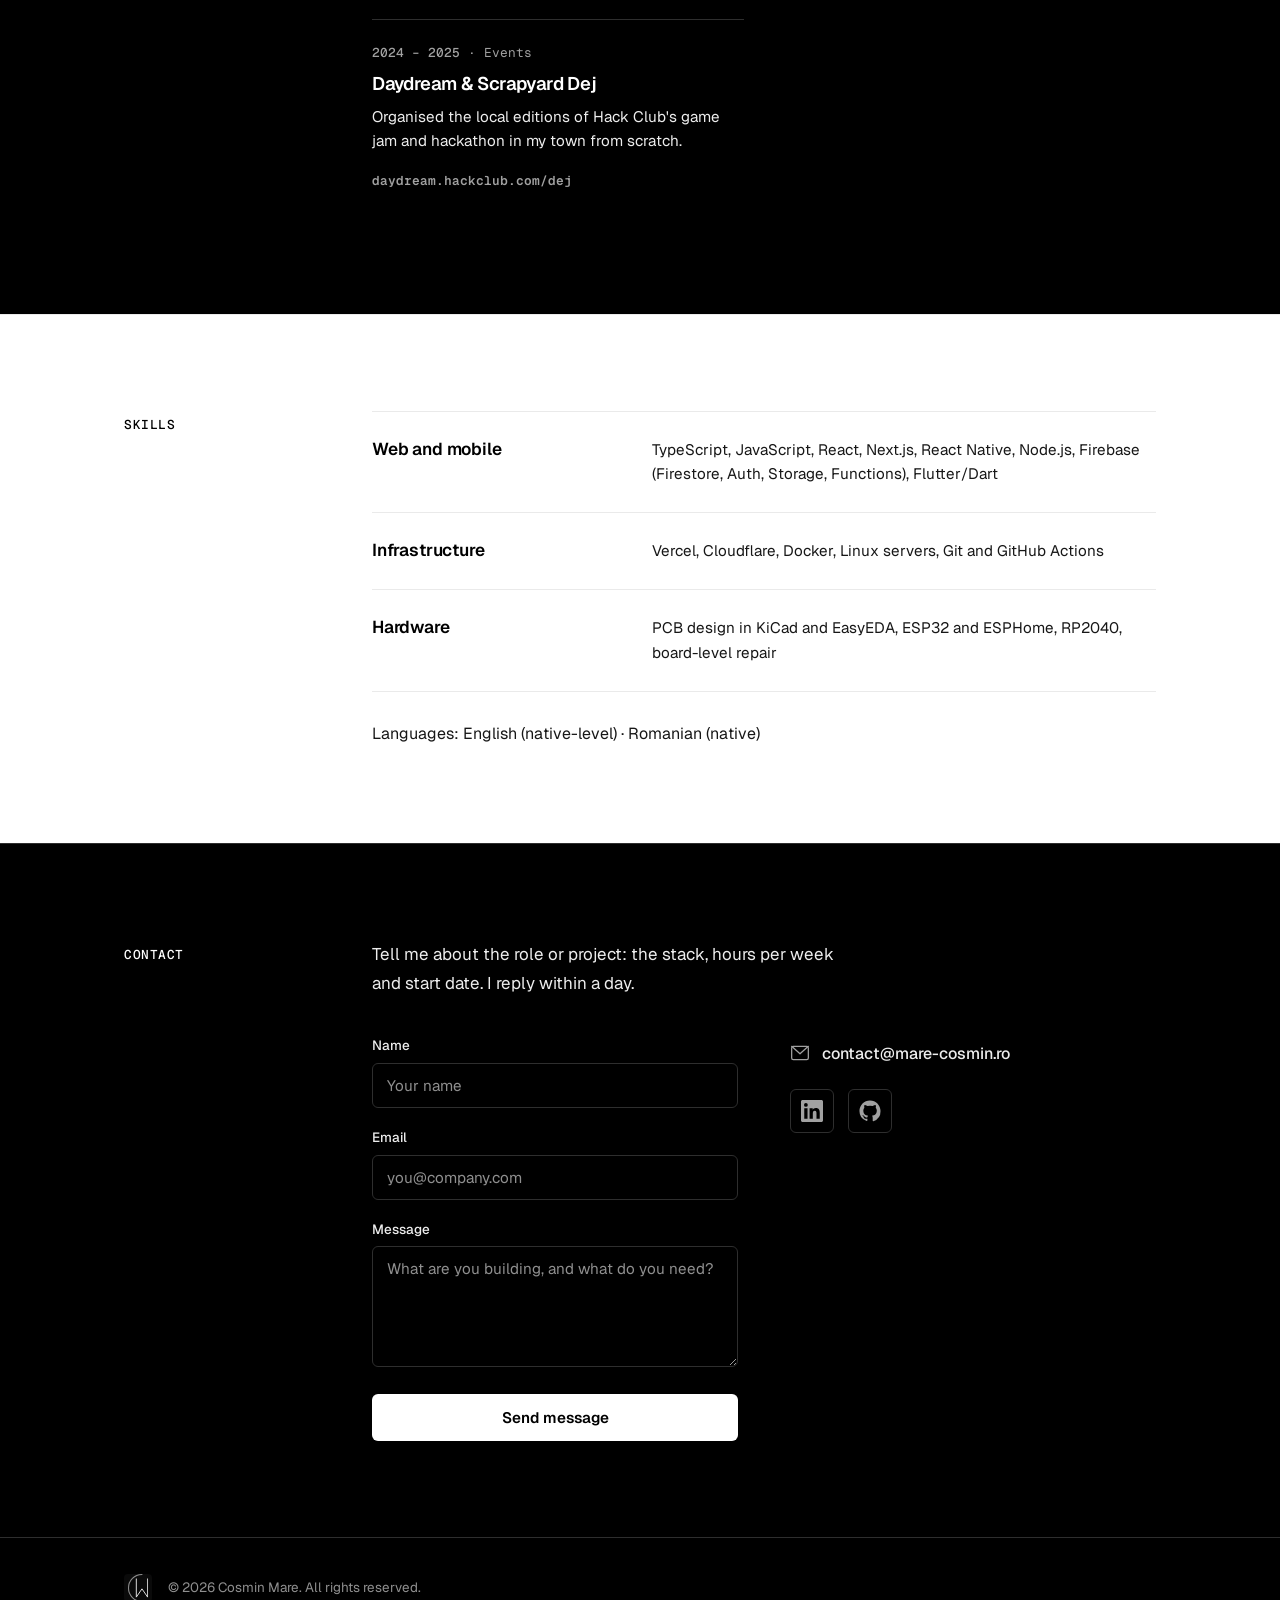
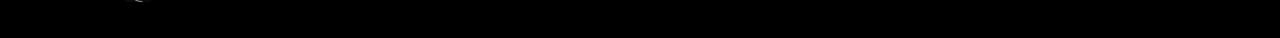
==== commit 5e2ee4f3: "Feature workflow automation offer on English portfolio" ====
--- a/en/index.html
+++ b/en/index.html
@@ -74,6 +74,7 @@
             <p class="hero-facts">2+ years shipping production code · 3 roles at Hack Club · open-source contributions</p>
             <div class="hero-ctas">
                 <a href="#work" class="btn btn-primary">See my work</a>
+                <a href="/en/workflow-automation/" class="btn btn-secondary">Workflow automation</a>
                 <a href="#contact" class="btn btn-secondary">Get in touch</a>
             </div>
         </div>
